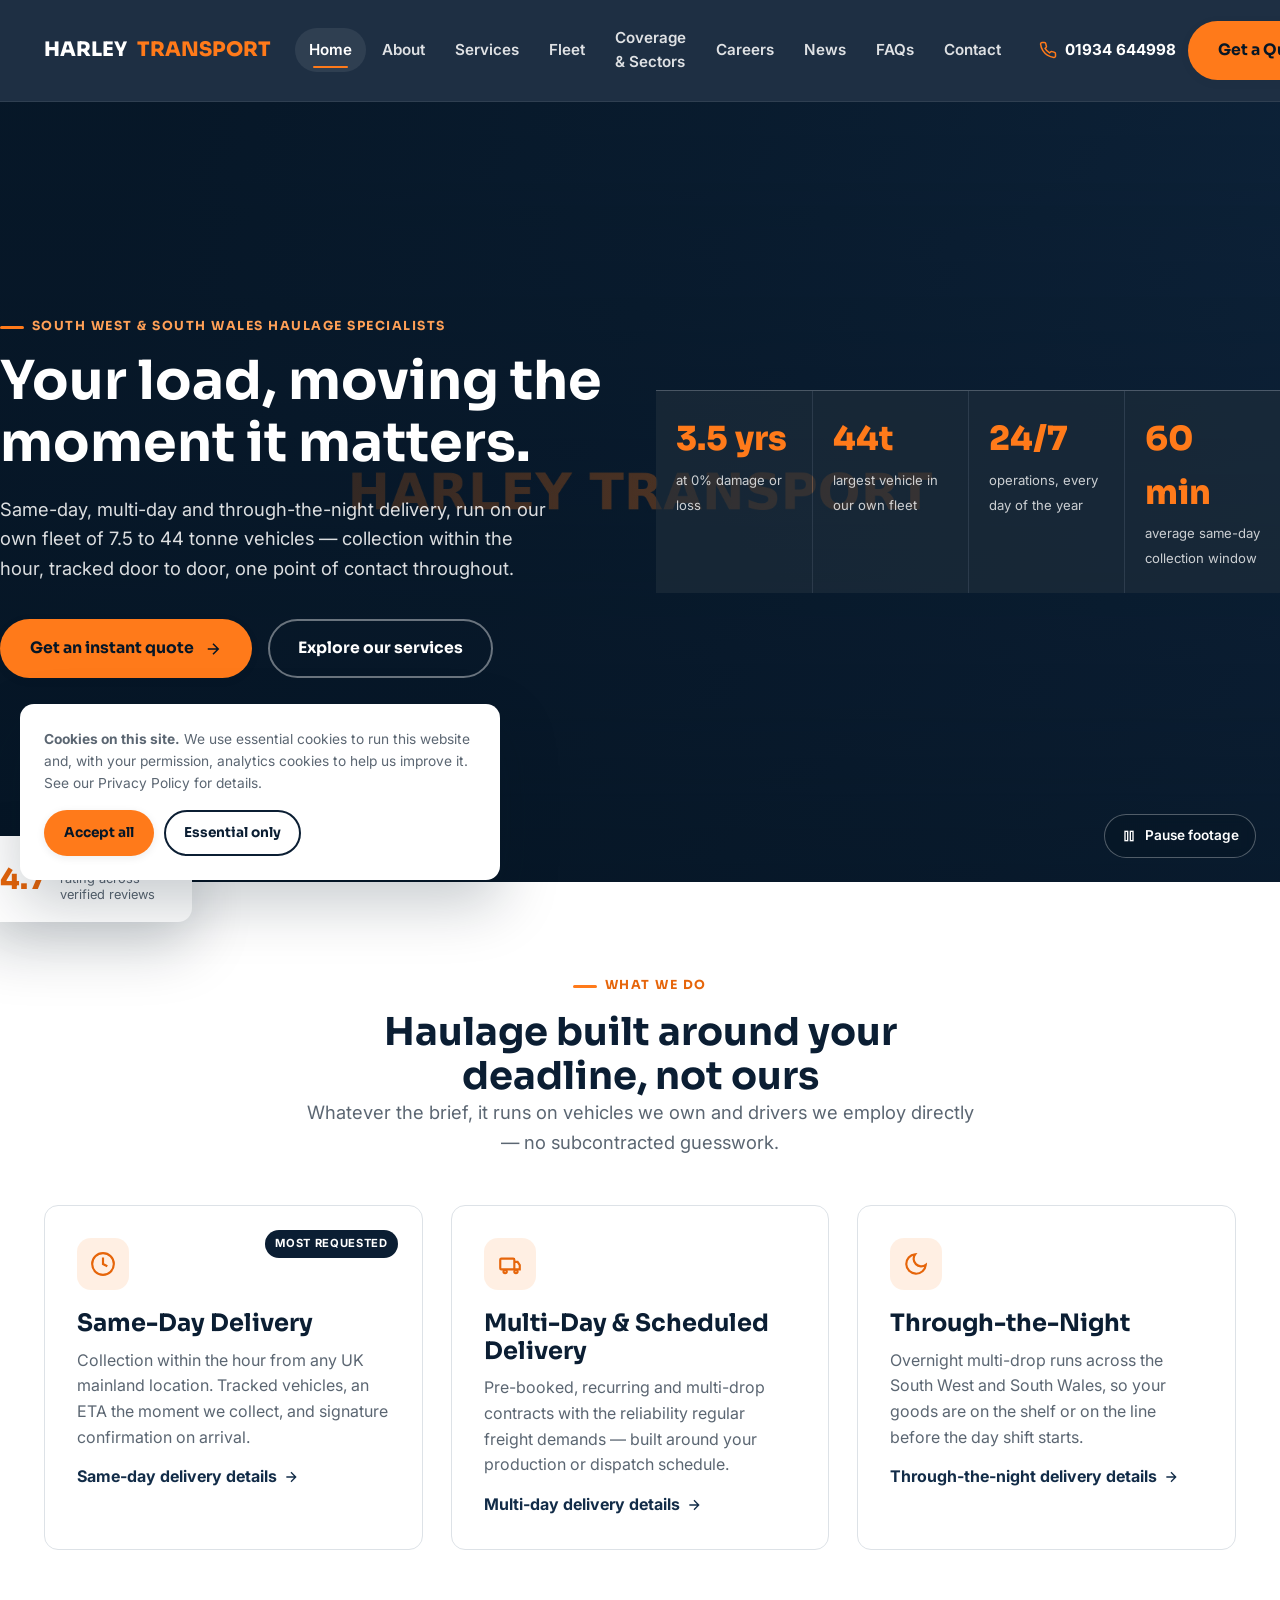
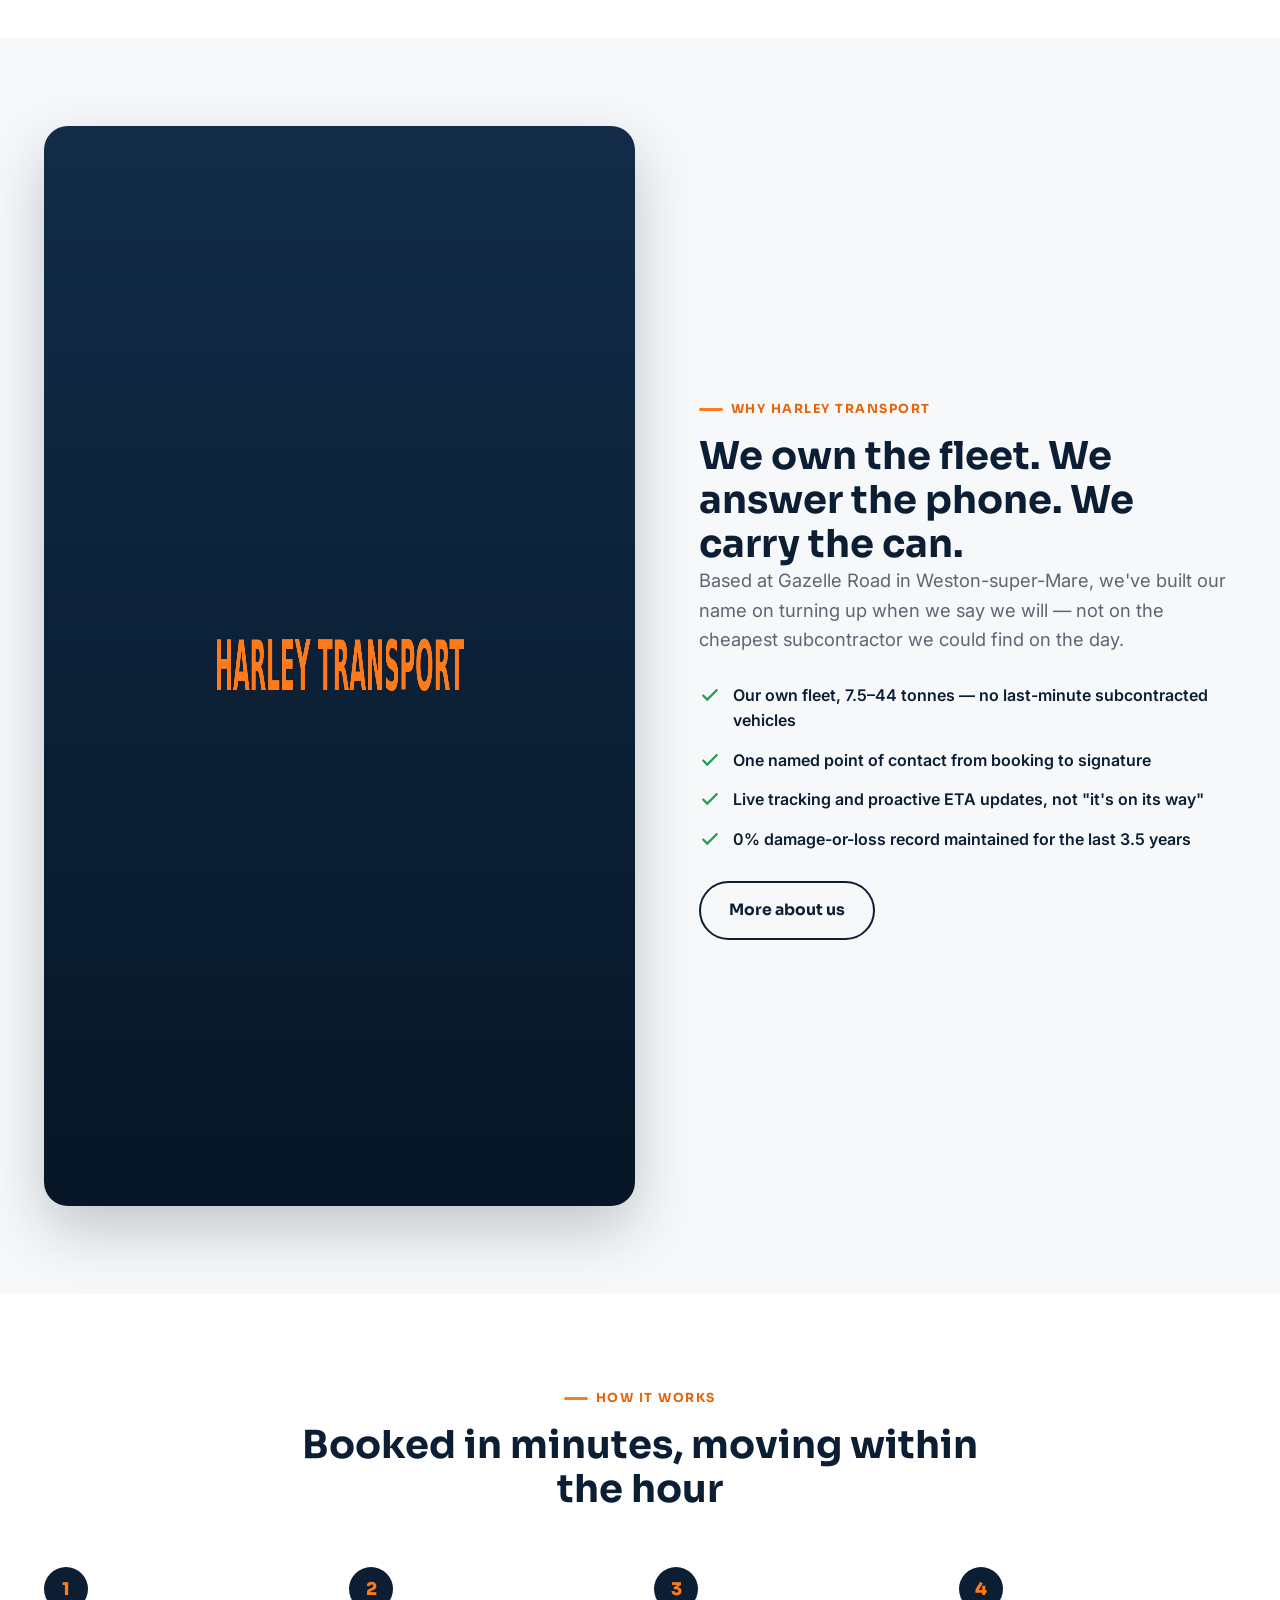
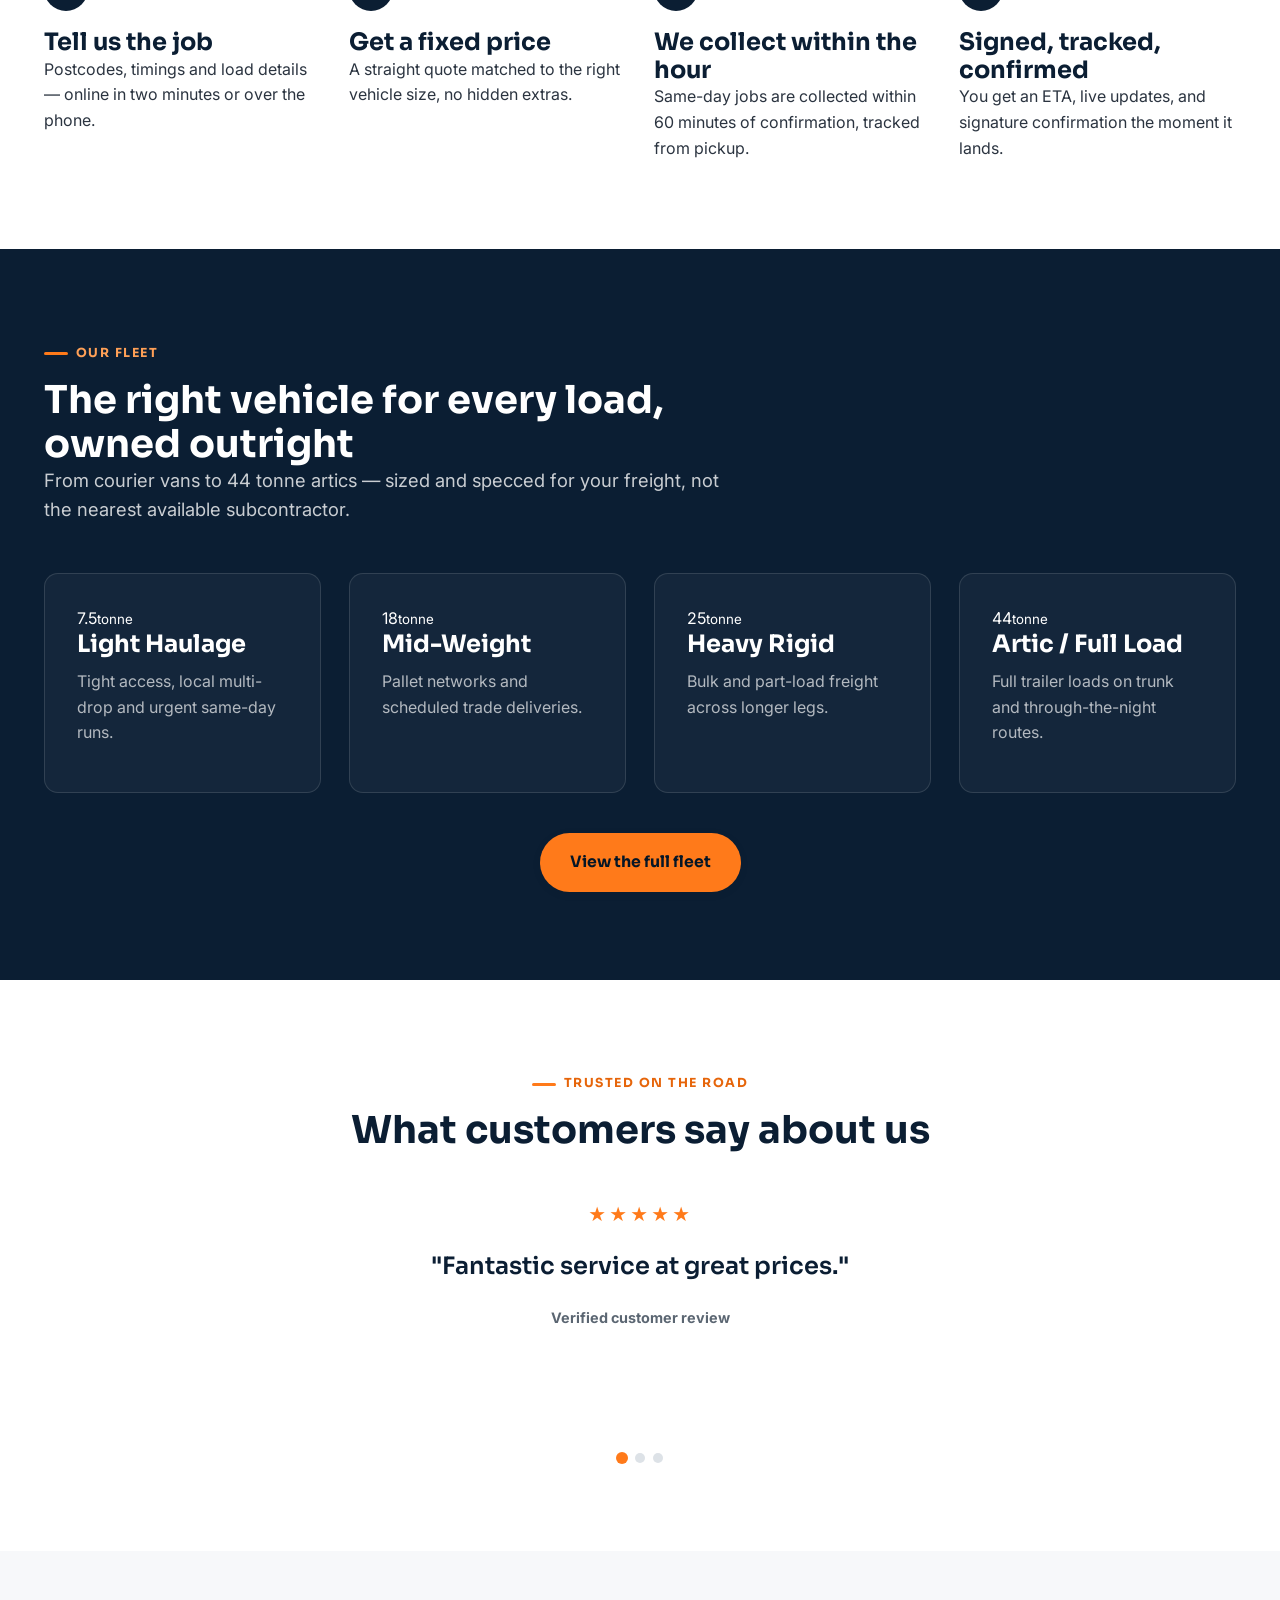
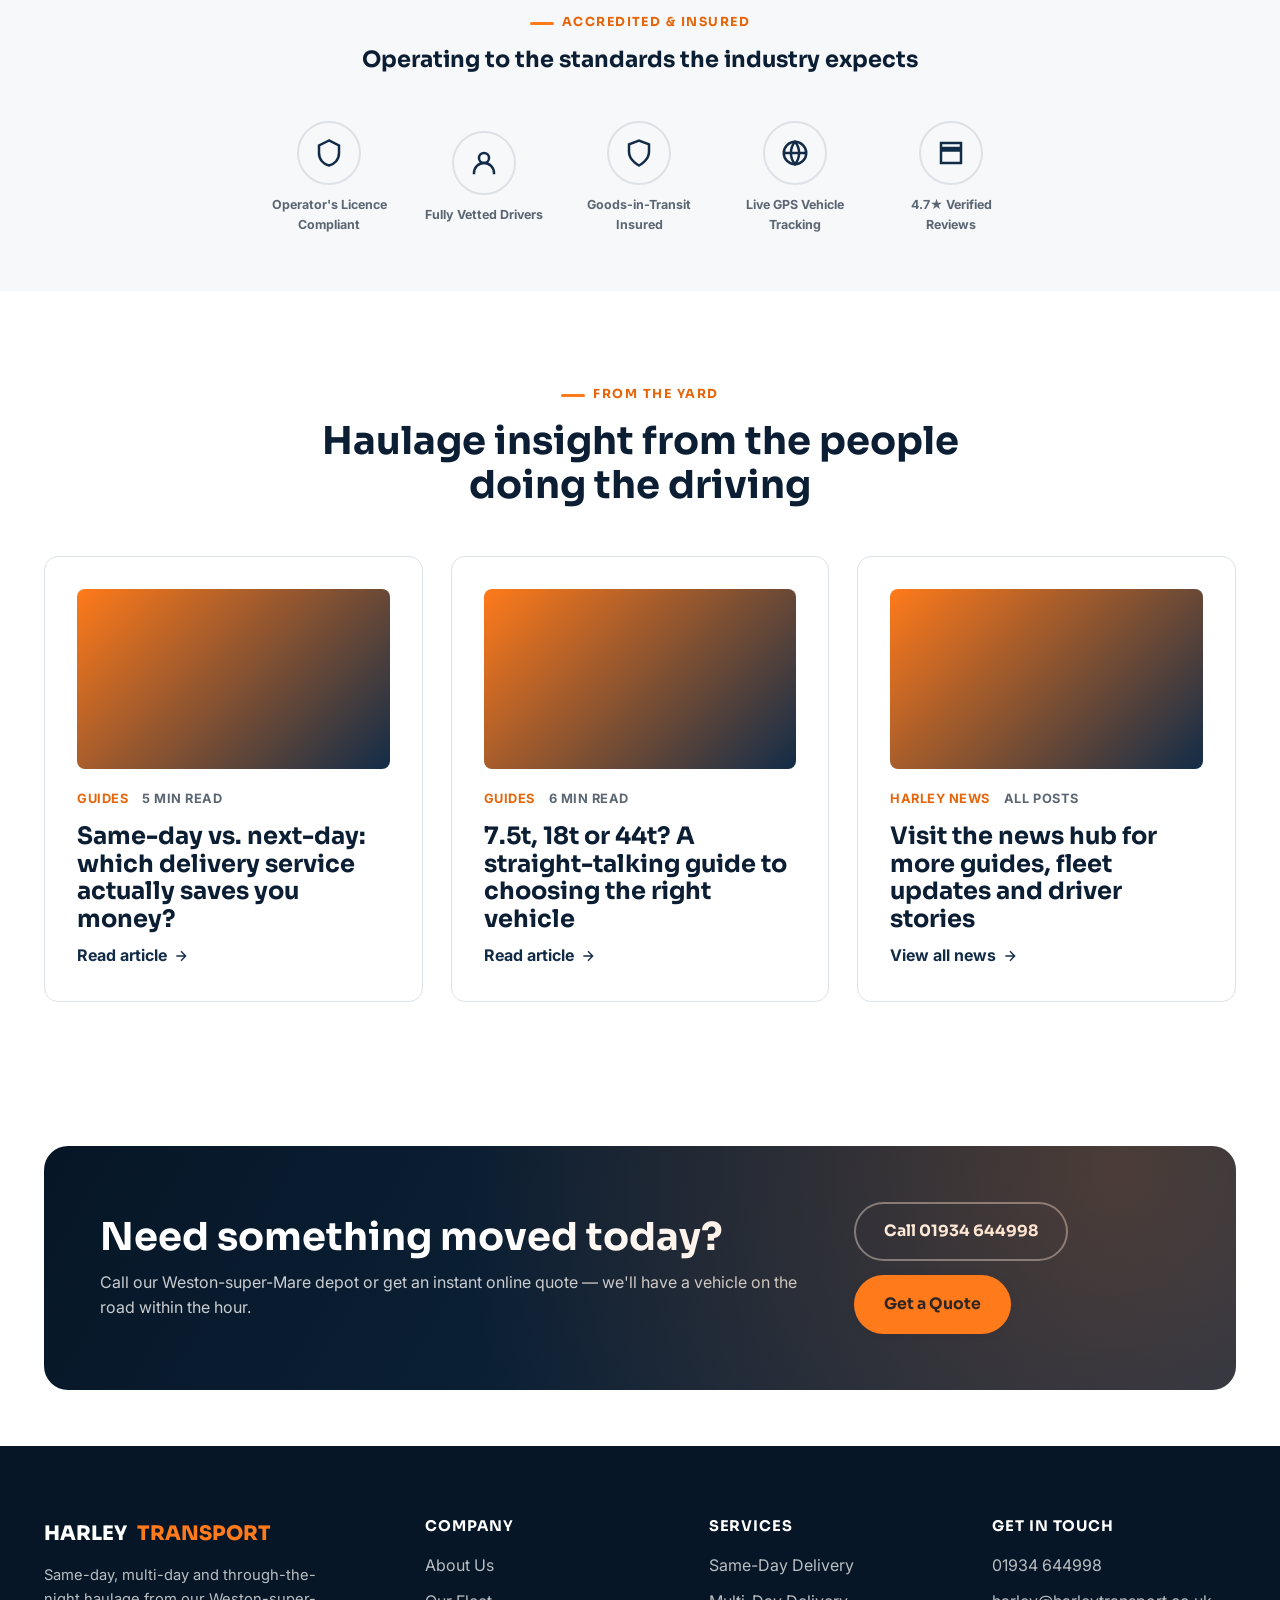
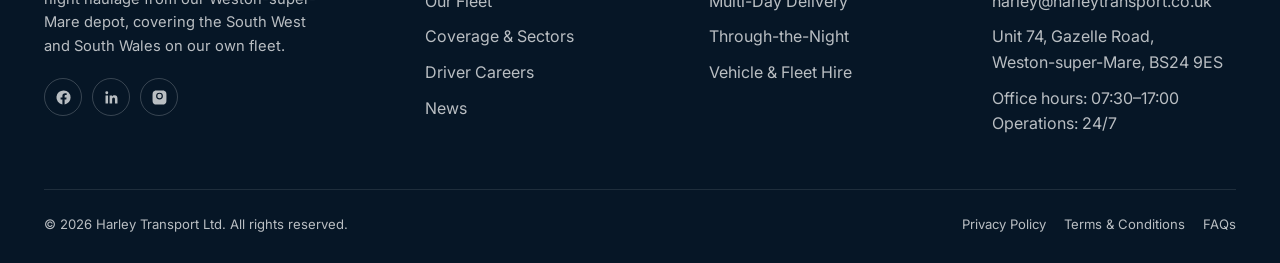
==== index.html @ 4246d9c2 "Switch all internal links/assets to relative paths The site wasn't rendering on GitHub Pages: every " ====
<!DOCTYPE html>
<html lang="en-GB">
<head>
<meta charset="UTF-8">
<meta name="viewport" content="width=device-width, initial-scale=1.0">
<title>Harley Transport | Same-Day, Multi-Day &amp; Through-the-Night Haulage, South West &amp; South Wales</title>
<meta name="description" content="Harley Transport is a Weston-super-Mare based haulage operator offering same-day, multi-day and through-the-night delivery across the South West and South Wales, with our own fleet of 7.5 to 44 tonne vehicles.">
<link rel="canonical" href="https://www.harleytransport.co.uk/">
<meta property="og:type" content="website">
<meta property="og:site_name" content="Harley Transport">
<meta property="og:title" content="Harley Transport | Same-Day &amp; Scheduled Haulage, South West &amp; South Wales">
<meta property="og:description" content="Our own fleet, 7.5 to 44 tonnes. Same-day collection within the hour, tracked vehicles, and a 0% damage-or-loss record over the last 3.5 years.">
<meta property="og:url" content="https://www.harleytransport.co.uk/">
<meta property="og:image" content="https://www.harleytransport.co.uk/assets/images/og-default.png">
<meta name="twitter:card" content="summary_large_image">
<meta name="theme-color" content="#0b1e33">
<link rel="icon" href="assets/images/favicon.ico" sizes="any">
<link rel="apple-touch-icon" href="assets/images/apple-touch-icon.png">
<link rel="manifest" href="site.webmanifest">
<link rel="preconnect" href="https://fonts.googleapis.com">
<link rel="preconnect" href="https://fonts.gstatic.com" crossorigin>
<link href="https://fonts.googleapis.com/css2?family=Inter:wght@400;500;600;700;800&family=Sora:wght@600;700;800&display=swap" rel="stylesheet">
<link rel="stylesheet" href="assets/css/style.css">
<script type="application/ld+json">
{
  "@context": "https://schema.org",
  "@type": "MovingCompany",
  "name": "Harley Transport",
  "image": "https://www.harleytransport.co.uk/assets/images/og-default.png",
  "url": "https://www.harleytransport.co.uk/",
  "telephone": "+441934644998",
  "email": "harley@harleytransport.co.uk",
  "priceRange": "££",
  "address": {
    "@type": "PostalAddress",
    "streetAddress": "Unit 74, Gazelle Road",
    "addressLocality": "Weston-super-Mare",
    "postalCode": "BS24 9ES",
    "addressCountry": "GB"
  },
  "areaServed": ["South West England", "South Wales"],
  "openingHoursSpecification": [
    { "@type": "OpeningHoursSpecification", "dayOfWeek": ["Monday","Tuesday","Wednesday","Thursday","Friday"], "opens": "07:30", "closes": "17:00" }
  ],
  "sameAs": [
    "https://www.facebook.com/",
    "https://www.linkedin.com/"
  ]
}
</script>
<!-- Google Tag Manager — replace GTM-XXXXXXX with the real container ID, then uncomment.
<script>(function(w,d,s,l,i){w[l]=w[l]||[];w[l].push({'gtm.start':
new Date().getTime(),event:'gtm.js'});var f=d.getElementsByTagName(s)[0],
j=d.createElement(s),dl=l!='dataLayer'?'&l='+l:'';j.async=true;j.src=
'https://www.googletagmanager.com/gtm.js?id='+i+dl;f.parentNode.insertBefore(j,f);
})(window,document,'script','dataLayer','GTM-XXXXXXX');</script>
-->
</head>
<body>
<a class="skip-link" href="#main">Skip to main content</a>

<header class="site-header">
  <div class="header-inner">
    <a href="index.html" class="brand">HARLEY <span class="brand-mark">TRANSPORT</span></a>
    <nav class="main-nav" aria-label="Primary">
      <a href="index.html" class="active">Home</a>
      <a href="about.html">About</a>
      <a href="services.html">Services</a>
      <a href="fleet.html">Fleet</a>
      <a href="coverage-sectors.html">Coverage &amp; Sectors</a>
      <a href="careers.html">Careers</a>
      <a href="news.html">News</a>
      <a href="faq.html">FAQs</a>
      <a href="contact.html">Contact</a>
    </nav>
    <div class="header-cta">
      <a class="phone-link" href="tel:+441934644998">
        <svg viewBox="0 0 24 24" fill="none" stroke="currentColor" stroke-width="2"><path d="M22 16.92v3a2 2 0 0 1-2.18 2 19.79 19.79 0 0 1-8.63-3.07 19.5 19.5 0 0 1-6-6 19.79 19.79 0 0 1-3.07-8.67A2 2 0 0 1 4.11 2h3a2 2 0 0 1 2 1.72c.127.96.361 1.903.7 2.81a2 2 0 0 1-.45 2.11L8.09 9.91a16 16 0 0 0 6 6l1.27-1.27a2 2 0 0 1 2.11-.45c.907.339 1.85.573 2.81.7A2 2 0 0 1 22 16.92z"/></svg>
        01934 644998
      </a>
      <a href="quote.html" class="btn btn-primary">Get a Quote</a>
      <button class="nav-toggle" aria-label="Toggle menu" aria-expanded="false">
        <span></span><span></span><span></span>
      </button>
    </div>
  </div>
</header>

<main id="main">

  <!-- HERO -->
  <section class="hero">
    <div class="hero-media">
      <video data-hero-video autoplay muted loop playsinline poster="assets/images/hero-poster.jpg">
        <source src="assets/video/fleet-showreel.mp4" type="video/mp4">
      </video>
    </div>
    <div class="container hero-content">
      <p class="eyebrow">South West &amp; South Wales Haulage Specialists</p>
      <h1>Your load, moving the moment it matters.</h1>
      <p class="lead">Same-day, multi-day and through-the-night delivery, run on our own fleet of 7.5 to 44 tonne vehicles &mdash; collection within the hour, tracked door to door, one point of contact throughout.</p>
      <div class="hero-actions">
        <a href="quote.html" class="btn btn-primary">
          Get an instant quote
          <svg viewBox="0 0 24 24" fill="none" stroke="currentColor" stroke-width="2"><path d="M5 12h14M12 5l7 7-7 7"/></svg>
        </a>
        <a href="services.html" class="btn btn-ghost">Explore our services</a>
      </div>
    </div>
    <button class="hero-video-toggle" data-video-toggle data-play-label="&#9654; Play footage" data-pause-label="&#10073;&#10073; Pause footage">
      <svg viewBox="0 0 24 24" fill="none" stroke="currentColor" stroke-width="2"><rect x="6" y="5" width="4" height="14"/><rect x="14" y="5" width="4" height="14"/></svg>
      Pause footage
    </button>
    <div class="hero-stats">
      <div class="stat"><span class="num" data-count-to="3.5" data-count-suffix=" yrs">0 yrs</span><span class="label">at 0% damage or loss</span></div>
      <div class="stat"><span class="num" data-count-to="44" data-count-suffix="t">0t</span><span class="label">largest vehicle in our own fleet</span></div>
      <div class="stat"><span class="num" data-count-to="24" data-count-suffix="/7">0/7</span><span class="label">operations, every day of the year</span></div>
      <div class="stat"><span class="num" data-count-to="60" data-count-suffix=" min">0 min</span><span class="label">average same-day collection window</span></div>
    </div>
  </section>

  <!-- SERVICES OVERVIEW -->
  <section class="section">
    <div class="container">
      <div class="section-head center">
        <p class="eyebrow">What We Do</p>
        <h2>Haulage built around your deadline, not ours</h2>
        <p class="lead">Whatever the brief, it runs on vehicles we own and drivers we employ directly &mdash; no subcontracted guesswork.</p>
      </div>
      <div class="grid grid-3" data-reveal-group>
        <article class="card service-card" data-reveal style="--i:0">
          <span class="tag">Most requested</span>
          <div class="icon-badge"><svg viewBox="0 0 24 24" fill="none" stroke="currentColor" stroke-width="2"><circle cx="12" cy="12" r="10"/><path d="M12 6v6l4 2"/></svg></div>
          <h3>Same-Day Delivery</h3>
          <p>Collection within the hour from any UK mainland location. Tracked vehicles, an ETA the moment we collect, and signature confirmation on arrival.</p>
          <a class="card-link" href="services.html#same-day">Same-day delivery details <svg viewBox="0 0 24 24" fill="none" stroke="currentColor" stroke-width="2"><path d="M5 12h14M12 5l7 7-7 7"/></svg></a>
        </article>
        <article class="card service-card" data-reveal style="--i:1">
          <div class="icon-badge"><svg viewBox="0 0 24 24" fill="none" stroke="currentColor" stroke-width="2"><rect x="3" y="7" width="13" height="10" rx="1"/><path d="M16 10h3l2 3v4h-5"/><circle cx="7.5" cy="19" r="1.5"/><circle cx="17.5" cy="19" r="1.5"/></svg></div>
          <h3>Multi-Day &amp; Scheduled Delivery</h3>
          <p>Pre-booked, recurring and multi-drop contracts with the reliability regular freight demands &mdash; built around your production or dispatch schedule.</p>
          <a class="card-link" href="services.html#multi-day">Multi-day delivery details <svg viewBox="0 0 24 24" fill="none" stroke="currentColor" stroke-width="2"><path d="M5 12h14M12 5l7 7-7 7"/></svg></a>
        </article>
        <article class="card service-card" data-reveal style="--i:2">
          <div class="icon-badge"><svg viewBox="0 0 24 24" fill="none" stroke="currentColor" stroke-width="2"><path d="M21 12.79A9 9 0 1 1 11.21 3 7 7 0 0 0 21 12.79z"/></svg></div>
          <h3>Through-the-Night</h3>
          <p>Overnight multi-drop runs across the South West and South Wales, so your goods are on the shelf or on the line before the day shift starts.</p>
          <a class="card-link" href="services.html#through-the-night">Through-the-night delivery details <svg viewBox="0 0 24 24" fill="none" stroke="currentColor" stroke-width="2"><path d="M5 12h14M12 5l7 7-7 7"/></svg></a>
        </article>
      </div>
    </div>
  </section>

  <!-- WHY US SPLIT -->
  <section class="section bg-off">
    <div class="container split">
      <div>
        <div class="media-frame">
          <img src="assets/images/hero-poster.jpg" alt="Harley Transport vehicle on the road" loading="lazy" width="1920" height="1080">
        </div>
        <div class="stat-pop">
          <span class="num" data-count-to="4.7">0</span>
          <span class="label">average customer rating across verified reviews</span>
        </div>
      </div>
      <div data-reveal>
        <p class="eyebrow">Why Harley Transport</p>
        <h2>We own the fleet. We answer the phone. We carry the can.</h2>
        <p class="lead">Based at Gazelle Road in Weston-super-Mare, we've built our name on turning up when we say we will &mdash; not on the cheapest subcontractor we could find on the day.</p>
        <ul class="checklist">
          <li><svg viewBox="0 0 24 24" fill="none" stroke="currentColor" stroke-width="2.4"><path d="M20 6 9 17l-5-5"/></svg> Our own fleet, 7.5&ndash;44 tonnes &mdash; no last-minute subcontracted vehicles</li>
          <li><svg viewBox="0 0 24 24" fill="none" stroke="currentColor" stroke-width="2.4"><path d="M20 6 9 17l-5-5"/></svg> One named point of contact from booking to signature</li>
          <li><svg viewBox="0 0 24 24" fill="none" stroke="currentColor" stroke-width="2.4"><path d="M20 6 9 17l-5-5"/></svg> Live tracking and proactive ETA updates, not "it's on its way"</li>
          <li><svg viewBox="0 0 24 24" fill="none" stroke="currentColor" stroke-width="2.4"><path d="M20 6 9 17l-5-5"/></svg> 0% damage-or-loss record maintained for the last 3.5 years</li>
        </ul>
        <a href="about.html" class="btn btn-outline">More about us</a>
      </div>
    </div>
  </section>

  <!-- HOW IT WORKS -->
  <section class="section">
    <div class="container">
      <div class="section-head center">
        <p class="eyebrow">How It Works</p>
        <h2>Booked in minutes, moving within the hour</h2>
      </div>
      <div class="steps" data-reveal-group>
        <div class="step" data-reveal style="--i:0">
          <div class="step-num"></div>
          <h3>Tell us the job</h3>
          <p>Postcodes, timings and load details &mdash; online in two minutes or over the phone.</p>
        </div>
        <div class="step" data-reveal style="--i:1">
          <div class="step-num"></div>
          <h3>Get a fixed price</h3>
          <p>A straight quote matched to the right vehicle size, no hidden extras.</p>
        </div>
        <div class="step" data-reveal style="--i:2">
          <div class="step-num"></div>
          <h3>We collect within the hour</h3>
          <p>Same-day jobs are collected within 60 minutes of confirmation, tracked from pickup.</p>
        </div>
        <div class="step" data-reveal style="--i:3">
          <div class="step-num"></div>
          <h3>Signed, tracked, confirmed</h3>
          <p>You get an ETA, live updates, and signature confirmation the moment it lands.</p>
        </div>
      </div>
    </div>
  </section>

  <!-- FLEET TEASER -->
  <section class="section bg-navy">
    <div class="container">
      <div class="section-head">
        <p class="eyebrow">Our Fleet</p>
        <h2>The right vehicle for every load, owned outright</h2>
        <p class="lead" style="color:rgba(255,255,255,.78)">From courier vans to 44 tonne artics &mdash; sized and specced for your freight, not the nearest available subcontractor.</p>
      </div>
      <div class="grid grid-4" data-reveal-group>
        <div class="card" style="background:rgba(255,255,255,.04); border-color:rgba(255,255,255,.12)" data-reveal style="--i:0">
          <div class="fleet-visual"><span class="tonnage">7.5<small>tonne</small></span></div>
          <h3 style="color:#fff">Light Haulage</h3>
          <p style="color:rgba(255,255,255,.68)">Tight access, local multi-drop and urgent same-day runs.</p>
        </div>
        <div class="card" style="background:rgba(255,255,255,.04); border-color:rgba(255,255,255,.12)" data-reveal style="--i:1">
          <div class="fleet-visual"><span class="tonnage">18<small>tonne</small></span></div>
          <h3 style="color:#fff">Mid-Weight</h3>
          <p style="color:rgba(255,255,255,.68)">Pallet networks and scheduled trade deliveries.</p>
        </div>
        <div class="card" style="background:rgba(255,255,255,.04); border-color:rgba(255,255,255,.12)" data-reveal style="--i:2">
          <div class="fleet-visual"><span class="tonnage">25<small>tonne</small></span></div>
          <h3 style="color:#fff">Heavy Rigid</h3>
          <p style="color:rgba(255,255,255,.68)">Bulk and part-load freight across longer legs.</p>
        </div>
        <div class="card" style="background:rgba(255,255,255,.04); border-color:rgba(255,255,255,.12)" data-reveal style="--i:3">
          <div class="fleet-visual"><span class="tonnage">44<small>tonne</small></span></div>
          <h3 style="color:#fff">Artic / Full Load</h3>
          <p style="color:rgba(255,255,255,.68)">Full trailer loads on trunk and through-the-night routes.</p>
        </div>
      </div>
      <div class="text-center" style="margin-top:40px">
        <a href="fleet.html" class="btn btn-primary">View the full fleet</a>
      </div>
    </div>
  </section>

  <!-- TESTIMONIALS -->
  <section class="section">
    <div class="container">
      <div class="section-head center">
        <p class="eyebrow">Trusted On The Road</p>
        <h2>What customers say about us</h2>
      </div>
      <div class="testimonial-track" data-testimonials>
        <div class="testimonial-slide is-active">
          <p class="stars">★★★★★</p>
          <blockquote>"Fantastic service at great prices."</blockquote>
          <cite>Verified customer review</cite>
        </div>
        <div class="testimonial-slide">
          <p class="stars">★★★★★</p>
          <blockquote>"Our pallets go out same-day whenever we need them to &mdash; Harley have never let a deadline slip."</blockquote>
          <cite>Logistics Manager, Manufacturing client &mdash; sample testimonial, pending client sign-off</cite>
        </div>
        <div class="testimonial-slide">
          <p class="stars">★★★★★</p>
          <blockquote>"One phone call and it's handled. That's worth more to us than being the cheapest quote in the inbox."</blockquote>
          <cite>Operations Lead, Retail client &mdash; sample testimonial, pending client sign-off</cite>
        </div>
      </div>
      <div class="testimonial-dots"></div>
    </div>
  </section>

  <!-- ACCREDITATIONS -->
  <section class="section-sm bg-off">
    <div class="container">
      <div class="section-head center">
        <p class="eyebrow">Accredited &amp; Insured</p>
        <h2 style="font-size:1.4rem">Operating to the standards the industry expects</h2>
      </div>
      <div class="accred-strip">
        <div class="accred-item"><span class="ring"><svg viewBox="0 0 24 24" fill="none" stroke="currentColor" stroke-width="2"><path d="M12 2 4 6v6c0 5.25 3.5 9 8 10 4.5-1 8-4.75 8-10V6l-8-4Z"/></svg></span>Operator's Licence Compliant</div>
        <div class="accred-item"><span class="ring"><svg viewBox="0 0 24 24" fill="none" stroke="currentColor" stroke-width="2"><circle cx="12" cy="8" r="4"/><path d="M4 21v-1a6 6 0 0 1 16 0v1"/></svg></span>Fully Vetted Drivers</div>
        <div class="accred-item"><span class="ring"><svg viewBox="0 0 24 24" fill="none" stroke="currentColor" stroke-width="2"><path d="M12 22s8-4 8-11V5l-8-3-8 3v6c0 7 8 11 8 11Z"/></svg></span>Goods-in-Transit Insured</div>
        <div class="accred-item"><span class="ring"><svg viewBox="0 0 24 24" fill="none" stroke="currentColor" stroke-width="2"><path d="M3 12a9 9 0 1 0 18 0 9 9 0 0 0-18 0Z"/><path d="M3 12h18M12 3a14 14 0 0 1 0 18 14 14 0 0 1 0-18Z"/></svg></span>Live GPS Vehicle Tracking</div>
        <div class="accred-item"><span class="ring"><svg viewBox="0 0 24 24" fill="none" stroke="currentColor" stroke-width="2"><path d="M4 4h16v4H4zM4 10h16v10H4z"/></svg></span>4.7★ Verified Reviews</div>
      </div>
    </div>
  </section>

  <!-- NEWS TEASER -->
  <section class="section">
    <div class="container">
      <div class="section-head center">
        <p class="eyebrow">From The Yard</p>
        <h2>Haulage insight from the people doing the driving</h2>
      </div>
      <div class="grid grid-3" data-reveal-group>
        <a class="card post-card" href="news/same-day-vs-next-day-delivery.html" data-reveal style="--i:0">
          <div class="post-media"></div>
          <p class="post-meta"><span class="cat">Guides</span><span>5 min read</span></p>
          <h3>Same-day vs. next-day: which delivery service actually saves you money?</h3>
          <span class="card-link">Read article <svg viewBox="0 0 24 24" fill="none" stroke="currentColor" stroke-width="2"><path d="M5 12h14M12 5l7 7-7 7"/></svg></span>
        </a>
        <a class="card post-card" href="news/choosing-right-vehicle-size-guide.html" data-reveal style="--i:1">
          <div class="post-media"></div>
          <p class="post-meta"><span class="cat">Guides</span><span>6 min read</span></p>
          <h3>7.5t, 18t or 44t? A straight-talking guide to choosing the right vehicle</h3>
          <span class="card-link">Read article <svg viewBox="0 0 24 24" fill="none" stroke="currentColor" stroke-width="2"><path d="M5 12h14M12 5l7 7-7 7"/></svg></span>
        </a>
        <a class="card post-card" href="news.html" data-reveal style="--i:2">
          <div class="post-media"></div>
          <p class="post-meta"><span class="cat">Harley News</span><span>All posts</span></p>
          <h3>Visit the news hub for more guides, fleet updates and driver stories</h3>
          <span class="card-link">View all news <svg viewBox="0 0 24 24" fill="none" stroke="currentColor" stroke-width="2"><path d="M5 12h14M12 5l7 7-7 7"/></svg></span>
        </a>
      </div>
    </div>
  </section>

  <!-- CTA BAND -->
  <section class="section-sm">
    <div class="container">
      <div class="cta-band" data-reveal>
        <div>
          <h2>Need something moved today?</h2>
          <p>Call our Weston-super-Mare depot or get an instant online quote &mdash; we'll have a vehicle on the road within the hour.</p>
        </div>
        <div class="cta-actions">
          <a href="tel:+441934644998" class="btn btn-ghost">Call 01934 644998</a>
          <a href="quote.html" class="btn btn-primary">Get a Quote</a>
        </div>
      </div>
    </div>
  </section>

</main>

<!-- FOOTER -->
<footer class="site-footer">
  <div class="container">
    <div class="footer-grid">
      <div class="footer-brand">
        <a href="index.html" class="brand">HARLEY <span class="brand-mark">TRANSPORT</span></a>
        <p>Same-day, multi-day and through-the-night haulage from our Weston-super-Mare depot, covering the South West and South Wales on our own fleet.</p>
        <div class="social-row">
          <a href="https://www.facebook.com/" aria-label="Harley Transport on Facebook" target="_blank" rel="noopener"><svg viewBox="0 0 24 24" fill="currentColor"><path d="M22 12a10 10 0 1 0-11.56 9.88v-7H7.9V12h2.54V9.8c0-2.5 1.49-3.89 3.78-3.89 1.1 0 2.24.2 2.24.2v2.46h-1.26c-1.24 0-1.63.77-1.63 1.56V12h2.78l-.44 2.88h-2.34v7A10 10 0 0 0 22 12Z"/></svg></a>
          <a href="https://www.linkedin.com/" aria-label="Harley Transport on LinkedIn" target="_blank" rel="noopener"><svg viewBox="0 0 24 24" fill="currentColor"><path d="M20.45 20.45h-3.56v-5.57c0-1.33-.02-3.04-1.85-3.04-1.86 0-2.14 1.45-2.14 2.94v5.67H9.34V9h3.41v1.56h.05c.48-.9 1.64-1.85 3.37-1.85 3.6 0 4.27 2.37 4.27 5.45v6.29ZM5.34 7.43a2.07 2.07 0 1 1 0-4.14 2.07 2.07 0 0 1 0 4.14ZM7.12 20.45H3.56V9h3.56v11.45Z"/></svg></a>
          <a href="https://www.instagram.com/" aria-label="Harley Transport on Instagram" target="_blank" rel="noopener"><svg viewBox="0 0 24 24" fill="currentColor"><path d="M12 2.2c3.2 0 3.58.01 4.85.07 1.17.05 1.8.24 2.22.4.56.22.96.48 1.38.9.42.42.68.82.9 1.38.16.42.35 1.05.4 2.22.06 1.27.07 1.65.07 4.85s-.01 3.58-.07 4.85c-.05 1.17-.24 1.8-.4 2.22-.22.56-.48.96-.9 1.38-.42.42-.82.68-1.38.9-.42.16-1.05.35-2.22.4-1.27.06-1.65.07-4.85.07s-3.58-.01-4.85-.07c-1.17-.05-1.8-.24-2.22-.4a3.75 3.75 0 0 1-1.38-.9 3.75 3.75 0 0 1-.9-1.38c-.16-.42-.35-1.05-.4-2.22-.06-1.27-.07-1.65-.07-4.85s.01-3.58.07-4.85c.05-1.17.24-1.8.4-2.22.22-.56.48-.96.9-1.38.42-.42.82-.68 1.38-.9.42-.16 1.05-.35 2.22-.4C8.42 2.21 8.8 2.2 12 2.2Zm0 3a4.8 4.8 0 1 0 0 9.6 4.8 4.8 0 0 0 0-9.6Zm0 7.92a3.12 3.12 0 1 1 0-6.24 3.12 3.12 0 0 1 0 6.24Zm5.4-8.1a1.12 1.12 0 1 1-2.25 0 1.12 1.12 0 0 1 2.25 0Z"/></svg></a>
        </div>
      </div>
      <div>
        <h2>Company</h2>
        <ul>
          <li><a href="about.html">About Us</a></li>
          <li><a href="fleet.html">Our Fleet</a></li>
          <li><a href="coverage-sectors.html">Coverage &amp; Sectors</a></li>
          <li><a href="careers.html">Driver Careers</a></li>
          <li><a href="news.html">News</a></li>
        </ul>
      </div>
      <div>
        <h2>Services</h2>
        <ul>
          <li><a href="services.html#same-day">Same-Day Delivery</a></li>
          <li><a href="services.html#multi-day">Multi-Day Delivery</a></li>
          <li><a href="services.html#through-the-night">Through-the-Night</a></li>
          <li><a href="services.html#fleet-hire">Vehicle &amp; Fleet Hire</a></li>
        </ul>
      </div>
      <div>
        <h2>Get In Touch</h2>
        <ul>
          <li><a href="tel:+441934644998">01934 644998</a></li>
          <li><a href="mailto:harley@harleytransport.co.uk">harley@harleytransport.co.uk</a></li>
          <li>Unit 74, Gazelle Road,<br>Weston-super-Mare, BS24 9ES</li>
          <li>Office hours: 07:30&ndash;17:00<br>Operations: 24/7</li>
        </ul>
      </div>
    </div>
    <div class="footer-bottom">
      <p>&copy; <span data-current-year>2026</span> Harley Transport Ltd. All rights reserved.</p>
      <ul>
        <li><a href="privacy-policy.html">Privacy Policy</a></li>
        <li><a href="terms-conditions.html">Terms &amp; Conditions</a></li>
        <li><a href="faq.html">FAQs</a></li>
      </ul>
    </div>
  </div>
</footer>

<div class="sticky-mobile-cta">
  <a class="call" href="tel:+441934644998"><svg viewBox="0 0 24 24" fill="none" stroke="currentColor" stroke-width="2"><path d="M22 16.92v3a2 2 0 0 1-2.18 2 19.79 19.79 0 0 1-8.63-3.07 19.5 19.5 0 0 1-6-6 19.79 19.79 0 0 1-3.07-8.67A2 2 0 0 1 4.11 2h3a2 2 0 0 1 2 1.72c.127.96.361 1.903.7 2.81a2 2 0 0 1-.45 2.11L8.09 9.91a16 16 0 0 0 6 6l1.27-1.27a2 2 0 0 1 2.11-.45c.907.339 1.85.573 2.81.7A2 2 0 0 1 22 16.92z"/></svg> Call Now</a>
  <a class="quote" href="quote.html"><svg viewBox="0 0 24 24" fill="none" stroke="currentColor" stroke-width="2"><path d="M5 12h14M12 5l7 7-7 7"/></svg> Get a Quote</a>
</div>

<button class="back-to-top" aria-label="Back to top">
  <svg viewBox="0 0 24 24" fill="none" stroke="currentColor" stroke-width="2.2"><path d="M12 19V5M5 12l7-7 7 7"/></svg>
</button>

<div class="cookie-banner" data-cookie-banner role="dialog" aria-label="Cookie notice">
  <p><strong>Cookies on this site.</strong> We use essential cookies to run this website and, with your permission, analytics cookies to help us improve it. See our <a href="privacy-policy.html">Privacy Policy</a> for details.</p>
  <div class="cookie-actions">
    <button class="btn btn-primary" data-cookie-choice="accepted">Accept all</button>
    <button class="btn btn-outline" data-cookie-choice="essential">Essential only</button>
  </div>
</div>

<script src="assets/js/main.js"></script>
</body>
</html>
---- assets/css/style.css ----
/* ==========================================================================
   Harley Transport — Design System
   ========================================================================== */

:root {
  /* Brand colours */
  --navy-950: #061626;
  --navy-900: #0b1e33;
  --navy-800: #122c48;
  --navy-700: #1b3f63;
  --navy-600: #2b587f;
  --amber-500: #ff7a1a;
  --amber-600: #e6650a;
  --amber-400: #ffa057;
  --white: #ffffff;
  --off-white: #f7f8fa;
  --grey-100: #eef1f4;
  --grey-200: #dde2e7;
  --grey-400: #9aa5b1;
  --grey-600: #5b6672;
  --grey-800: #2b3440;
  --success: #1f9d55;

  /* Typography */
  --font-head: "Sora", "Segoe UI", Arial, sans-serif;
  --font-body: "Inter", "Segoe UI", Arial, sans-serif;

  /* Layout */
  --max-width: 1240px;
  --radius-sm: 8px;
  --radius-md: 14px;
  --radius-lg: 24px;
  --shadow-sm: 0 2px 8px rgba(6, 22, 38, 0.08);
  --shadow-md: 0 12px 32px rgba(6, 22, 38, 0.14);
  --shadow-lg: 0 24px 60px rgba(6, 22, 38, 0.22);
  --ease: cubic-bezier(0.22, 1, 0.36, 1);
}

/* ---- Reset ---- */
*, *::before, *::after { box-sizing: border-box; }
html { scroll-behavior: smooth; }
body, h1, h2, h3, h4, p, ul, ol, figure, blockquote { margin: 0; }
ul, ol { padding: 0; list-style: none; }
img, video { max-width: 100%; display: block; }
a { color: inherit; text-decoration: none; }
button { font: inherit; cursor: pointer; }
input, textarea, select { font: inherit; }

body {
  font-family: var(--font-body);
  color: var(--grey-800);
  background: var(--white);
  line-height: 1.6;
  -webkit-font-smoothing: antialiased;
}

h1, h2, h3, h4 {
  font-family: var(--font-head);
  color: var(--navy-900);
  line-height: 1.15;
  font-weight: 700;
}
h1 { font-size: clamp(2.2rem, 4.2vw, 3.6rem); }
h2 { font-size: clamp(1.8rem, 3vw, 2.6rem); }
h3 { font-size: clamp(1.25rem, 2vw, 1.5rem); }
p.lead { font-size: 1.15rem; color: var(--grey-600); }

.container {
  max-width: var(--max-width);
  margin: 0 auto;
  padding: 0 24px;
}

/* Skip link for accessibility */
.skip-link {
  position: absolute;
  left: -999px;
  top: 0;
  background: var(--amber-500);
  color: var(--navy-950);
  padding: 10px 16px;
  z-index: 1000;
  font-weight: 700;
  border-radius: 0 0 8px 0;
}
.skip-link:focus { left: 0; }

:focus-visible {
  outline: 3px solid var(--amber-500);
  outline-offset: 2px;
}

/* ---- Utility ---- */
.section { padding: 88px 0; }
.section-sm { padding: 56px 0; }
.section-tight { padding: 40px 0; }
.bg-navy { background: var(--navy-900); color: var(--white); }
.bg-navy h2, .bg-navy h3 { color: var(--white); }
.bg-off { background: var(--off-white); }
.text-center { text-align: center; }
.visually-hidden {
  position: absolute !important;
  width: 1px; height: 1px;
  overflow: hidden; clip: rect(0 0 0 0);
  white-space: nowrap;
}

.eyebrow {
  display: inline-flex;
  align-items: center;
  gap: 8px;
  font-family: var(--font-head);
  font-weight: 700;
  text-transform: uppercase;
  letter-spacing: 0.12em;
  font-size: 0.78rem;
  color: var(--amber-600);
  margin-bottom: 14px;
}
.eyebrow::before {
  content: "";
  width: 24px; height: 3px;
  background: var(--amber-500);
  border-radius: 2px;
}
.bg-navy .eyebrow { color: var(--amber-400); }

.section-head { max-width: 680px; margin-bottom: 48px; }
.section-head.center { margin-inline: auto; text-align: center; }

/* ---- Buttons ---- */
.btn {
  display: inline-flex;
  align-items: center;
  gap: 10px;
  font-family: var(--font-head);
  font-weight: 700;
  font-size: 0.98rem;
  padding: 15px 28px;
  border-radius: 999px;
  border: 2px solid transparent;
  transition: transform 0.25s var(--ease), box-shadow 0.25s var(--ease), background 0.25s var(--ease), color 0.25s var(--ease);
  white-space: nowrap;
}
.btn:hover { transform: translateY(-2px); }
.btn-primary { background: var(--amber-500); color: var(--navy-950); box-shadow: var(--shadow-sm); }
.btn-primary:hover { background: var(--amber-600); box-shadow: var(--shadow-md); }
.btn-ghost { background: transparent; border-color: rgba(255,255,255,0.4); color: var(--white); }
.btn-ghost:hover { background: rgba(255,255,255,0.12); border-color: var(--white); }
.btn-outline { background: transparent; border-color: var(--navy-900); color: var(--navy-900); }
.btn-outline:hover { background: var(--navy-900); color: var(--white); }
.btn-block { width: 100%; justify-content: center; }
.btn svg { width: 18px; height: 18px; flex-shrink: 0; }

/* ==========================================================================
   Header
   ========================================================================== */
.site-header {
  position: sticky;
  top: 0;
  z-index: 500;
  background: rgba(11, 30, 51, 0.92);
  backdrop-filter: blur(10px);
  border-bottom: 1px solid rgba(255,255,255,0.08);
  transition: padding 0.3s var(--ease);
}
.header-inner {
  display: flex;
  align-items: center;
  justify-content: space-between;
  padding: 16px 24px;
  max-width: var(--max-width);
  margin: 0 auto;
  gap: 24px;
}
.site-header.is-scrolled .header-inner { padding: 10px 24px; }

.brand {
  display: flex;
  align-items: center;
  gap: 10px;
  font-family: var(--font-head);
  font-weight: 800;
  font-size: 1.25rem;
  color: var(--white);
  flex-shrink: 0;
}
.brand .brand-mark { color: var(--amber-500); }
.brand img { height: 38px; width: auto; }

.main-nav { display: flex; align-items: center; gap: 2px; }
.main-nav a {
  color: rgba(255,255,255,0.86);
  font-weight: 600;
  font-size: 0.95rem;
  padding: 10px 14px;
  border-radius: 999px;
  position: relative;
  transition: color 0.2s, background 0.2s;
}
.main-nav a:hover, .main-nav a.active { color: var(--white); background: rgba(255,255,255,0.08); }
.main-nav a.active::after {
  content: "";
  position: absolute;
  bottom: 4px; left: 18px; right: 18px;
  height: 2px; background: var(--amber-500); border-radius: 2px;
}

.header-cta { display: flex; align-items: center; gap: 12px; flex-shrink: 0; }
.header-cta .phone-link {
  display: none;
  align-items: center;
  gap: 8px;
  color: var(--white);
  font-weight: 700;
  font-size: 0.95rem;
}
.header-cta .phone-link svg { width: 18px; height: 18px; color: var(--amber-500); }

.nav-toggle {
  display: none;
  background: none; border: none; color: var(--white);
  width: 40px; height: 40px;
  flex-direction: column; justify-content: center; gap: 5px;
}
.nav-toggle span { display: block; width: 24px; height: 2px; background: currentColor; margin: 0 auto; transition: transform 0.25s, opacity 0.25s; }

@media (max-width: 960px) {
  .main-nav {
    position: fixed; inset: 72px 0 0 0;
    background: var(--navy-900);
    flex-direction: column; align-items: stretch;
    padding: 18px 24px; gap: 4px;
    transform: translateY(-12px);
    opacity: 0; visibility: hidden;
    transition: opacity 0.25s var(--ease), transform 0.25s var(--ease), visibility 0.25s;
    overflow-y: auto;
  }
  .main-nav.is-open { opacity: 1; visibility: visible; transform: translateY(0); }
  .main-nav a { padding: 14px 10px; border-bottom: 1px solid rgba(255,255,255,0.08); border-radius: 0; }
  .nav-toggle { display: flex; }
  .header-cta .btn-primary { padding: 10px 16px; font-size: 0.88rem; }
}
@media (min-width: 1100px) {
  .header-cta .phone-link { display: flex; }
}

/* ==========================================================================
   Hero
   ========================================================================== */
.hero {
  position: relative;
  min-height: min(92vh, 780px);
  display: flex;
  align-items: center;
  overflow: hidden;
  background: var(--navy-950);
  color: var(--white);
}
.hero-media { position: absolute; inset: 0; z-index: 0; }
.hero-media video, .hero-media img {
  width: 100%; height: 100%; object-fit: cover;
}
.hero-media::after {
  content: "";
  position: absolute; inset: 0;
  background: linear-gradient(115deg, rgba(6,22,38,0.94) 10%, rgba(6,22,38,0.75) 45%, rgba(11,30,51,0.55) 100%);
}
.hero-content { position: relative; z-index: 2; padding: 160px 0 110px; max-width: 720px; }
.hero-content .eyebrow { color: var(--amber-400); }
.hero-content h1 { color: var(--white); margin-bottom: 20px; }
.hero-content p.lead { color: rgba(255,255,255,0.86); margin-bottom: 36px; max-width: 560px; }
.hero-actions { display: flex; gap: 16px; flex-wrap: wrap; margin-bottom: 44px; }

.hero-video-toggle {
  position: absolute; z-index: 2; right: 24px; bottom: 24px;
  display: flex; align-items: center; gap: 8px;
  background: rgba(6,22,38,0.55);
  border: 1px solid rgba(255,255,255,0.3);
  color: var(--white);
  padding: 10px 16px;
  border-radius: 999px;
  font-size: 0.85rem; font-weight: 600;
  backdrop-filter: blur(6px);
}
.hero-video-toggle svg { width: 16px; height: 16px; }

.hero-stats {
  position: relative; z-index: 2;
  display: grid;
  grid-template-columns: repeat(4, 1fr);
  gap: 1px;
  background: rgba(255,255,255,0.14);
  border-top: 1px solid rgba(255,255,255,0.14);
}
.hero-stats .stat {
  background: rgba(6, 22, 38, 0.55);
  padding: 22px 20px;
  text-align: left;
}
.hero-stats .stat .num {
  font-family: var(--font-head);
  font-size: clamp(1.6rem, 2.6vw, 2.2rem);
  font-weight: 800;
  color: var(--amber-500);
  display: block;
}
.hero-stats .stat .label { font-size: 0.82rem; color: rgba(255,255,255,0.78); }

@media (max-width: 760px) {
  .hero-content { padding: 130px 0 70px; }
  .hero-stats { position: static; grid-template-columns: repeat(2, 1fr); }
  .hero-video-toggle { bottom: 12px; right: 12px; font-size: 0.75rem; padding: 8px 12px; }
}

/* Page header (non-home) */
.page-header {
  background: var(--navy-900);
  color: var(--white);
  padding: 150px 0 72px;
  position: relative;
  overflow: hidden;
}
.page-header::before {
  content: "";
  position: absolute; inset: 0;
  background-image: radial-gradient(circle at 85% 20%, rgba(255,122,26,0.18), transparent 55%);
}
.page-header .eyebrow { color: var(--amber-400); }
.page-header h1 { color: var(--white); margin-bottom: 14px; max-width: 760px; }
.page-header p.lead { color: rgba(255,255,255,0.82); max-width: 640px; }
.breadcrumbs { display: flex; gap: 8px; font-size: 0.85rem; color: rgba(255,255,255,0.6); margin-bottom: 18px; flex-wrap: wrap; }
.breadcrumbs a { color: rgba(255,255,255,0.78); }
.breadcrumbs a:hover { color: var(--amber-400); }
.breadcrumbs span[aria-hidden] { color: rgba(255,255,255,0.4); }

/* ==========================================================================
   Cards & grids
   ========================================================================== */
.grid { display: grid; gap: 28px; }
.grid-2 { grid-template-columns: repeat(2, 1fr); }
.grid-3 { grid-template-columns: repeat(3, 1fr); }
.grid-4 { grid-template-columns: repeat(4, 1fr); }
@media (max-width: 960px) { .grid-3, .grid-4 { grid-template-columns: repeat(2, 1fr); } }
@media (max-width: 640px) { .grid-2, .grid-3, .grid-4 { grid-template-columns: 1fr; } }

.card {
  background: var(--white);
  border: 1px solid var(--grey-200);
  border-radius: var(--radius-md);
  padding: 32px;
  transition: transform 0.3s var(--ease), box-shadow 0.3s var(--ease), border-color 0.3s var(--ease);
}
.card:hover { transform: translateY(-6px); box-shadow: var(--shadow-md); border-color: transparent; }
.card .icon-badge {
  width: 52px; height: 52px;
  border-radius: 14px;
  background: rgba(255,122,26,0.12);
  color: var(--amber-600);
  display: flex; align-items: center; justify-content: center;
  margin-bottom: 20px;
}
.card .icon-badge svg { width: 26px; height: 26px; }
.card h3 { margin-bottom: 10px; }
.card p { color: var(--grey-600); margin-bottom: 14px; }
.card .card-link { font-weight: 700; color: var(--navy-800); display: inline-flex; align-items: center; gap: 6px; }
.card .card-link svg { width: 16px; height: 16px; transition: transform 0.25s var(--ease); }
.card:hover .card-link svg { transform: translateX(4px); }

.service-card { position: relative; overflow: hidden; }
.service-card .tag {
  position: absolute; top: 24px; right: 24px;
  background: var(--navy-900); color: var(--white);
  font-size: 0.7rem; font-weight: 700; text-transform: uppercase; letter-spacing: 0.06em;
  padding: 5px 10px; border-radius: 999px;
}

/* Fleet cards */
.fleet-card { display: flex; flex-direction: column; }
.fleet-card .fleet-visual {
  height: 160px; border-radius: var(--radius-sm);
  background: linear-gradient(135deg, var(--navy-800), var(--navy-600));
  display: flex; align-items: center; justify-content: center;
  margin-bottom: 20px; color: rgba(255,255,255,0.9);
  position: relative; overflow: hidden;
}
.fleet-card .fleet-visual .tonnage { font-family: var(--font-head); font-size: 2.4rem; font-weight: 800; }
.fleet-card .fleet-visual .tonnage small { font-size: 1rem; display: block; font-weight: 600; opacity: 0.8; }
.fleet-card .fleet-visual::after {
  content: "";
  position: absolute; inset: 0;
  background: repeating-linear-gradient(-45deg, rgba(255,255,255,0.06) 0 10px, transparent 10px 20px);
}
.fleet-specs { display: flex; flex-wrap: wrap; gap: 8px; margin: 14px 0; }
.fleet-specs span {
  font-size: 0.78rem; font-weight: 700; color: var(--navy-800);
  background: var(--off-white); border: 1px solid var(--grey-200);
  padding: 5px 10px; border-radius: 999px;
}

/* ---- Steps / process ---- */
.steps { display: grid; grid-template-columns: repeat(4, 1fr); gap: 28px; counter-reset: step; }
.step { position: relative; padding-top: 8px; }
.step .step-num {
  counter-increment: step;
  font-family: var(--font-head); font-weight: 800; font-size: 1.1rem;
  width: 44px; height: 44px; border-radius: 50%;
  background: var(--navy-900); color: var(--amber-500);
  display: flex; align-items: center; justify-content: center;
  margin-bottom: 18px;
}
.step .step-num::before { content: counter(step); }
@media (max-width: 900px) { .steps { grid-template-columns: repeat(2, 1fr); } }
@media (max-width: 560px) { .steps { grid-template-columns: 1fr; } }

/* ---- Split section ---- */
.split {
  display: grid;
  grid-template-columns: 1.1fr 1fr;
  gap: 64px;
  align-items: center;
}
@media (max-width: 900px) { .split { grid-template-columns: 1fr; gap: 36px; } }
.split.reverse { direction: rtl; }
.split.reverse > * { direction: ltr; }

.media-frame {
  border-radius: var(--radius-lg);
  overflow: hidden;
  box-shadow: var(--shadow-lg);
  position: relative;
}
.media-frame img, .media-frame video { width: 100%; }

.stat-pop {
  position: absolute; bottom: -22px; left: -22px;
  background: var(--white);
  border-radius: var(--radius-md);
  box-shadow: var(--shadow-lg);
  padding: 18px 22px;
  display: flex; align-items: center; gap: 14px;
}
.stat-pop .num { font-family: var(--font-head); font-size: 1.8rem; font-weight: 800; color: var(--amber-600); }
.stat-pop .label { font-size: 0.8rem; color: var(--grey-600); max-width: 110px; line-height: 1.3; }

/* ---- Checklist ---- */
.checklist { display: grid; gap: 14px; margin: 28px 0; }
.checklist li { display: flex; align-items: flex-start; gap: 12px; font-weight: 600; color: var(--navy-900); }
.checklist li svg { width: 22px; height: 22px; color: var(--success); flex-shrink: 0; margin-top: 1px; }

/* ==========================================================================
   Testimonials
   ========================================================================== */
.testimonial-track { position: relative; max-width: 760px; margin: 0 auto; min-height: 220px; }
.testimonial-slide {
  position: absolute; inset: 0;
  opacity: 0; visibility: hidden;
  transition: opacity 0.5s var(--ease);
  text-align: center;
}
.testimonial-slide.is-active { opacity: 1; visibility: visible; position: relative; }
.testimonial-slide .stars { color: var(--amber-500); font-size: 1.1rem; margin-bottom: 18px; letter-spacing: 3px; }
.testimonial-slide blockquote { font-family: var(--font-head); font-size: clamp(1.15rem, 2vw, 1.5rem); font-weight: 600; color: var(--navy-900); margin-bottom: 20px; }
.testimonial-slide cite { font-style: normal; font-weight: 700; color: var(--grey-600); font-size: 0.9rem; }
.testimonial-dots { display: flex; justify-content: center; gap: 8px; margin-top: 32px; }
.testimonial-dots button {
  width: 10px; height: 10px; border-radius: 50%;
  background: var(--grey-200); border: none; padding: 0;
  transition: background 0.2s, transform 0.2s;
}
.testimonial-dots button.is-active { background: var(--amber-500); transform: scale(1.2); }

/* ---- Logo strip ---- */
.accred-strip { display: flex; flex-wrap: wrap; justify-content: center; gap: 36px; align-items: center; }
.accred-strip .accred-item { display: flex; flex-direction: column; align-items: center; gap: 10px; color: var(--grey-600); font-size: 0.78rem; font-weight: 700; text-align: center; max-width: 120px; }
.accred-strip .accred-item .ring {
  width: 64px; height: 64px; border-radius: 50%;
  border: 2px solid var(--grey-200);
  display: flex; align-items: center; justify-content: center;
  color: var(--navy-800);
}
.accred-strip .accred-item .ring svg { width: 30px; height: 30px; }

/* ---- Coverage map ---- */
.coverage-map { position: relative; border-radius: var(--radius-lg); overflow: hidden; background: var(--navy-900); min-height: 380px; display:flex; align-items:center; justify-content:center; }
.coverage-map svg { width: 100%; height: auto; max-width: 420px; }
.coverage-pin { position: absolute; }
.coverage-pin .dot {
  width: 14px; height: 14px; border-radius: 50%;
  background: var(--amber-500); border: 3px solid var(--navy-950);
  box-shadow: 0 0 0 0 rgba(255,122,26,0.6);
  animation: pulse 2.4s infinite;
}
@keyframes pulse {
  0% { box-shadow: 0 0 0 0 rgba(255,122,26,0.55); }
  70% { box-shadow: 0 0 0 14px rgba(255,122,26,0); }
  100% { box-shadow: 0 0 0 0 rgba(255,122,26,0); }
}

/* ==========================================================================
   Forms
   ========================================================================== */
.form-field { display: flex; flex-direction: column; gap: 6px; margin-bottom: 20px; }
.form-field label { font-weight: 700; font-size: 0.88rem; color: var(--navy-900); }
.form-field .hint { font-size: 0.78rem; color: var(--grey-400); }
.form-field input, .form-field select, .form-field textarea {
  border: 1.5px solid var(--grey-200);
  border-radius: var(--radius-sm);
  padding: 13px 16px;
  font-size: 0.96rem;
  background: var(--white);
  transition: border-color 0.2s, box-shadow 0.2s;
}
.form-field input:focus, .form-field select:focus, .form-field textarea:focus {
  border-color: var(--amber-500);
  box-shadow: 0 0 0 4px rgba(255,122,26,0.12);
  outline: none;
}
.form-field textarea { resize: vertical; min-height: 110px; }
.form-row { display: grid; grid-template-columns: 1fr 1fr; gap: 20px; }
@media (max-width: 600px) { .form-row { grid-template-columns: 1fr; } }
.form-card { background: var(--white); border-radius: var(--radius-lg); box-shadow: var(--shadow-lg); padding: 44px; }
.radio-tiles { display: grid; grid-template-columns: repeat(3,1fr); gap: 12px; }
@media (max-width: 560px) { .radio-tiles { grid-template-columns: 1fr 1fr; } }
.radio-tile input { position: absolute; opacity: 0; pointer-events: none; }
.radio-tile { position: relative; }
.radio-tile label {
  display: flex; flex-direction: column; align-items: center; justify-content: center; gap: 6px;
  border: 1.5px solid var(--grey-200); border-radius: var(--radius-sm);
  padding: 16px 10px; text-align: center; font-weight: 700; font-size: 0.85rem;
  color: var(--grey-600); cursor: pointer; transition: all 0.2s;
}
.radio-tile input:checked + label {
  border-color: var(--amber-500); background: rgba(255,122,26,0.08); color: var(--navy-900);
}
.radio-tile label .t-num { font-family: var(--font-head); font-size: 1.1rem; color: var(--navy-900); }

/* Quote form steps */
.quote-progress { display: flex; gap: 8px; margin-bottom: 36px; }
.quote-progress .bar { flex: 1; height: 6px; border-radius: 4px; background: var(--grey-200); overflow: hidden; }
.quote-progress .bar span { display: block; height: 100%; width: 0%; background: var(--amber-500); transition: width 0.4s var(--ease); }
.quote-progress .bar.is-done span, .quote-progress .bar.is-active span { width: 100%; }
.quote-step { display: none; }
.quote-step.is-active { display: block; animation: fadeUp 0.4s var(--ease); }
.quote-step-footer { display: flex; justify-content: space-between; align-items: center; margin-top: 28px; gap: 16px; }
.form-success { display: none; text-align: center; padding: 20px 0; }
.form-success.is-active { display: block; }
.form-success svg { width: 64px; height: 64px; color: var(--success); margin: 0 auto 18px; }

@keyframes fadeUp { from { opacity: 0; transform: translateY(14px); } to { opacity: 1; transform: translateY(0); } }

/* ==========================================================================
   FAQ accordion
   ========================================================================== */
.faq-list { max-width: 820px; margin: 0 auto; display: grid; gap: 14px; }
.faq-item { border: 1px solid var(--grey-200); border-radius: var(--radius-md); overflow: hidden; background: var(--white); }
.faq-item button.faq-q {
  width: 100%; display: flex; justify-content: space-between; align-items: center; gap: 16px;
  background: none; border: none; text-align: left;
  padding: 20px 24px; font-family: var(--font-head); font-weight: 700; font-size: 1.02rem; color: var(--navy-900);
}
.faq-item .faq-q .chev { width: 20px; height: 20px; flex-shrink: 0; transition: transform 0.3s var(--ease); color: var(--amber-600); }
.faq-item[open] .faq-q .chev, .faq-item.is-open .faq-q .chev { transform: rotate(180deg); }
.faq-a { padding: 0 24px; max-height: 0; overflow: hidden; transition: max-height 0.3s var(--ease), padding 0.3s var(--ease); color: var(--grey-600); }
.faq-item.is-open .faq-a { padding: 0 24px 22px; }

/* ==========================================================================
   News / blog
   ========================================================================== */
.post-card { display: flex; flex-direction: column; }
.post-card .post-media { height: 180px; border-radius: var(--radius-sm); background: linear-gradient(135deg, var(--amber-500), var(--navy-800)); margin-bottom: 20px; }
.post-meta { display: flex; gap: 14px; font-size: 0.8rem; color: var(--grey-400); font-weight: 700; margin-bottom: 10px; text-transform: uppercase; letter-spacing: 0.04em; }
.post-meta .cat { color: var(--amber-600); }

.article-body { max-width: 720px; margin: 0 auto; }
.article-body h2 { margin-top: 44px; margin-bottom: 16px; }
.article-body p { margin-bottom: 20px; color: var(--grey-800); }
.article-body ul { margin-bottom: 20px; display: grid; gap: 10px; }
.article-body ul li { padding-left: 22px; position: relative; }
.article-body ul li::before { content: ""; position: absolute; left: 0; top: 10px; width: 9px; height: 9px; border-radius: 50%; background: var(--amber-500); }
.article-header-media { border-radius: var(--radius-lg); overflow: hidden; margin-bottom: 40px; box-shadow: var(--shadow-md); }
.article-header-media .post-media { height: 320px; border-radius: 0; margin-bottom: 0; }

.share-bar { display: flex; align-items: center; gap: 12px; padding: 20px 0; border-top: 1px solid var(--grey-200); border-bottom: 1px solid var(--grey-200); margin: 36px 0; flex-wrap: wrap; }
.share-bar .share-label { font-weight: 700; font-size: 0.88rem; color: var(--navy-900); margin-right: 6px; }
.share-btn {
  display: flex; align-items: center; justify-content: center;
  width: 40px; height: 40px; border-radius: 50%;
  background: var(--off-white); color: var(--navy-800);
  border: 1px solid var(--grey-200);
  transition: background 0.2s, color 0.2s, transform 0.2s;
}
.share-btn:hover { background: var(--navy-900); color: var(--white); transform: translateY(-2px); }
.share-btn svg { width: 18px; height: 18px; }
.share-btn.copied::after { content: "Link copied"; position: absolute; }

/* ==========================================================================
   CTA band
   ========================================================================== */
.cta-band {
  background: linear-gradient(120deg, var(--navy-950), var(--navy-800));
  color: var(--white);
  border-radius: var(--radius-lg);
  padding: 56px;
  display: flex; align-items: center; justify-content: space-between; gap: 32px;
  position: relative; overflow: hidden;
}
.cta-band::after { content:""; position:absolute; inset:0; background: radial-gradient(circle at 90% 10%, rgba(255,122,26,0.25), transparent 60%); }
.cta-band h2 { color: var(--white); margin-bottom: 10px; position: relative; }
.cta-band p { color: rgba(255,255,255,0.78); position: relative; }
.cta-band .cta-actions { display: flex; gap: 14px; flex-wrap: wrap; position: relative; }
@media (max-width: 760px) { .cta-band { flex-direction: column; text-align: center; padding: 40px 28px; } }

.sticky-mobile-cta {
  position: fixed; bottom: 0; left: 0; right: 0; z-index: 400;
  display: none; gap: 1px; background: var(--grey-200);
}
.sticky-mobile-cta a {
  flex: 1; text-align: center; padding: 14px 0; font-weight: 700; font-size: 0.88rem;
  display: flex; align-items: center; justify-content: center; gap: 8px;
}
.sticky-mobile-cta a.call { background: var(--navy-900); color: var(--white); }
.sticky-mobile-cta a.quote { background: var(--amber-500); color: var(--navy-950); }
.sticky-mobile-cta svg { width: 16px; height: 16px; }
@media (max-width: 760px) { .sticky-mobile-cta { display: flex; } body { padding-bottom: 54px; } }

/* ==========================================================================
   Footer
   ========================================================================== */
.site-footer { background: var(--navy-950); color: rgba(255,255,255,0.72); padding: 72px 0 28px; }
.footer-grid { display: grid; grid-template-columns: 1.4fr 1fr 1fr 1fr; gap: 40px; margin-bottom: 52px; }
@media (max-width: 900px) { .footer-grid { grid-template-columns: repeat(2, 1fr); } }
@media (max-width: 560px) { .footer-grid { grid-template-columns: 1fr; } }
.footer-grid h2 { color: var(--white); font-size: 0.92rem; margin-bottom: 18px; text-transform: uppercase; letter-spacing: 0.06em; }
.footer-grid ul { display: grid; gap: 10px; }
.footer-grid a:hover { color: var(--amber-400); }
.footer-brand .brand { color: var(--white); margin-bottom: 14px; }
.footer-brand p { max-width: 280px; margin-bottom: 20px; font-size: 0.92rem; }
.social-row { display: flex; gap: 10px; }
.social-row a {
  width: 38px; height: 38px; border-radius: 50%;
  border: 1px solid rgba(255,255,255,0.2);
  display: flex; align-items: center; justify-content: center;
  transition: background 0.2s, border-color 0.2s;
}
.social-row a:hover { background: var(--amber-500); border-color: var(--amber-500); color: var(--navy-950); }
.social-row svg { width: 17px; height: 17px; }
.footer-bottom {
  border-top: 1px solid rgba(255,255,255,0.1);
  padding-top: 24px;
  display: flex; justify-content: space-between; flex-wrap: wrap; gap: 14px;
  font-size: 0.82rem;
}
.footer-bottom ul { display: flex; gap: 18px; flex-wrap: wrap; }

/* ==========================================================================
   Cookie banner
   ========================================================================== */
.cookie-banner {
  position: fixed; left: 20px; right: 20px; bottom: 20px; z-index: 900;
  max-width: 480px;
  background: var(--white); border-radius: var(--radius-md); box-shadow: var(--shadow-lg);
  padding: 24px; transform: translateY(140%); transition: transform 0.4s var(--ease);
}
.cookie-banner.is-visible { transform: translateY(0); }
.cookie-banner p { font-size: 0.86rem; color: var(--grey-600); margin-bottom: 16px; }
.cookie-actions { display: flex; gap: 10px; }
.cookie-actions .btn { padding: 10px 18px; font-size: 0.85rem; }

/* ==========================================================================
   Back to top
   ========================================================================== */
.back-to-top {
  position: fixed; right: 24px; bottom: 80px; z-index: 300;
  width: 46px; height: 46px; border-radius: 50%;
  background: var(--navy-900); color: var(--white);
  display: flex; align-items: center; justify-content: center;
  opacity: 0; visibility: hidden; transform: translateY(10px);
  transition: opacity 0.3s, transform 0.3s, visibility 0.3s;
  box-shadow: var(--shadow-md);
}
.back-to-top.is-visible { opacity: 1; visibility: visible; transform: translateY(0); }
.back-to-top svg { width: 20px; height: 20px; }
@media (max-width: 760px) { .back-to-top { bottom: 68px; } }

/* ==========================================================================
   Scroll reveal animation
   ========================================================================== */
[data-reveal] { opacity: 0; transform: translateY(28px); transition: opacity 0.7s var(--ease), transform 0.7s var(--ease); }
[data-reveal].is-visible { opacity: 1; transform: translateY(0); }
[data-reveal="fade"] { transform: none; }
[data-reveal-group] > * { transition-delay: calc(var(--i, 0) * 90ms); }

@media (prefers-reduced-motion: reduce) {
  html { scroll-behavior: auto; }
  [data-reveal] { opacity: 1; transform: none; transition: none; }
  .coverage-pin .dot { animation: none; }
}

/* ==========================================================================
   404
   ========================================================================== */
.error-page { min-height: 70vh; display: flex; align-items: center; }
.error-code { font-family: var(--font-head); font-size: clamp(5rem, 14vw, 9rem); font-weight: 800; color: var(--amber-500); line-height: 1; }
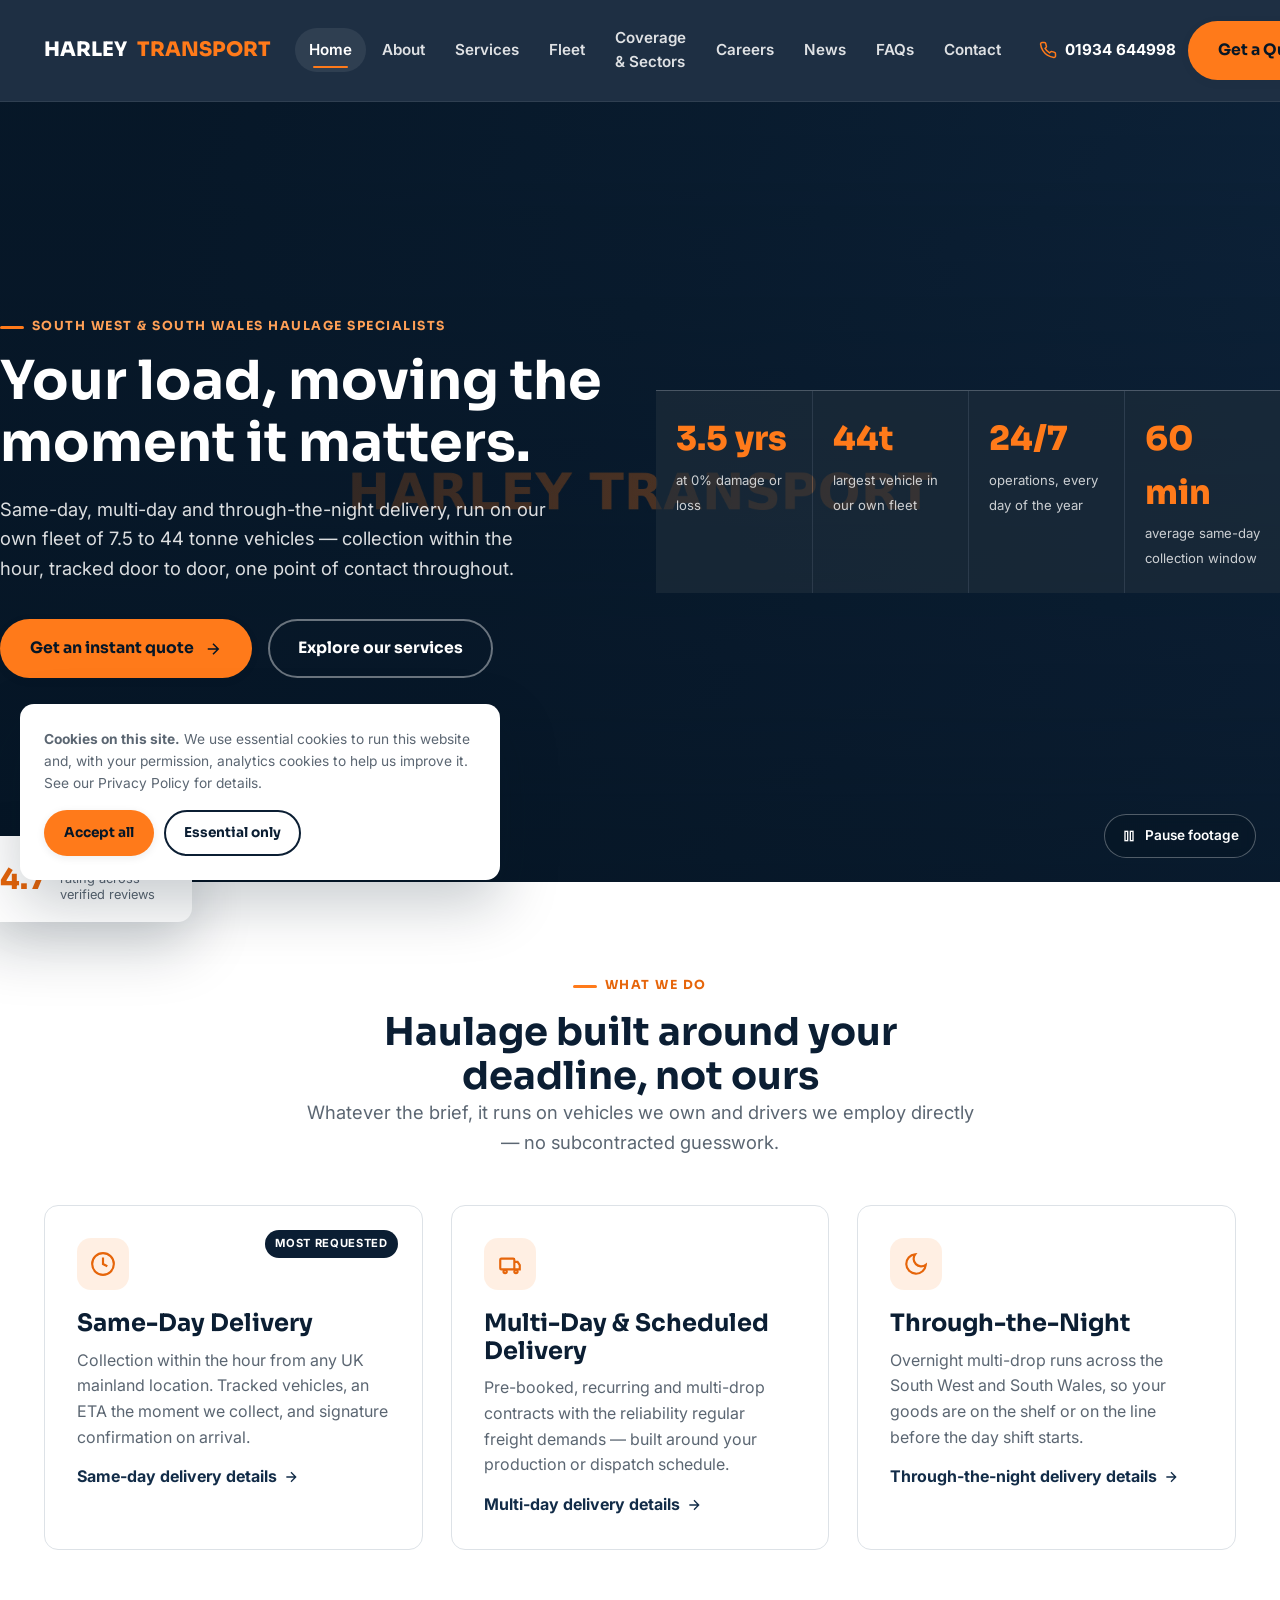
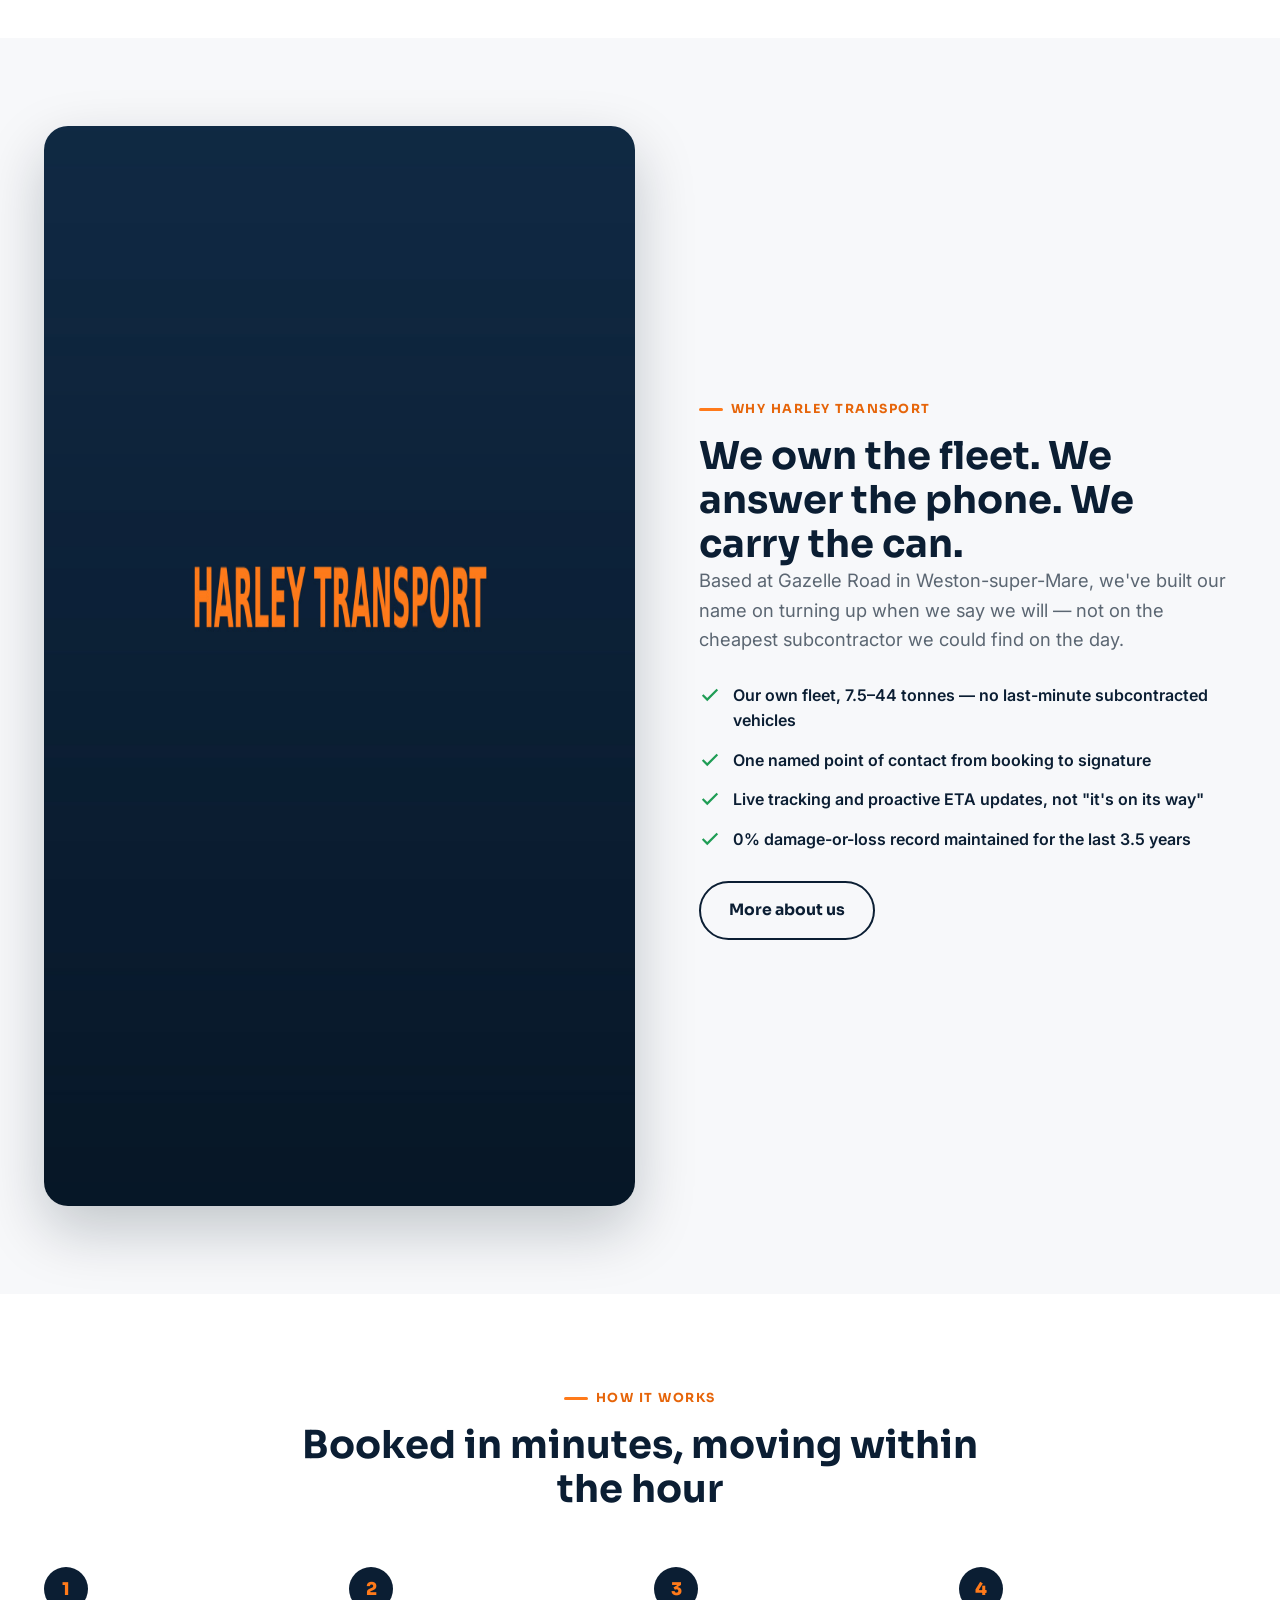
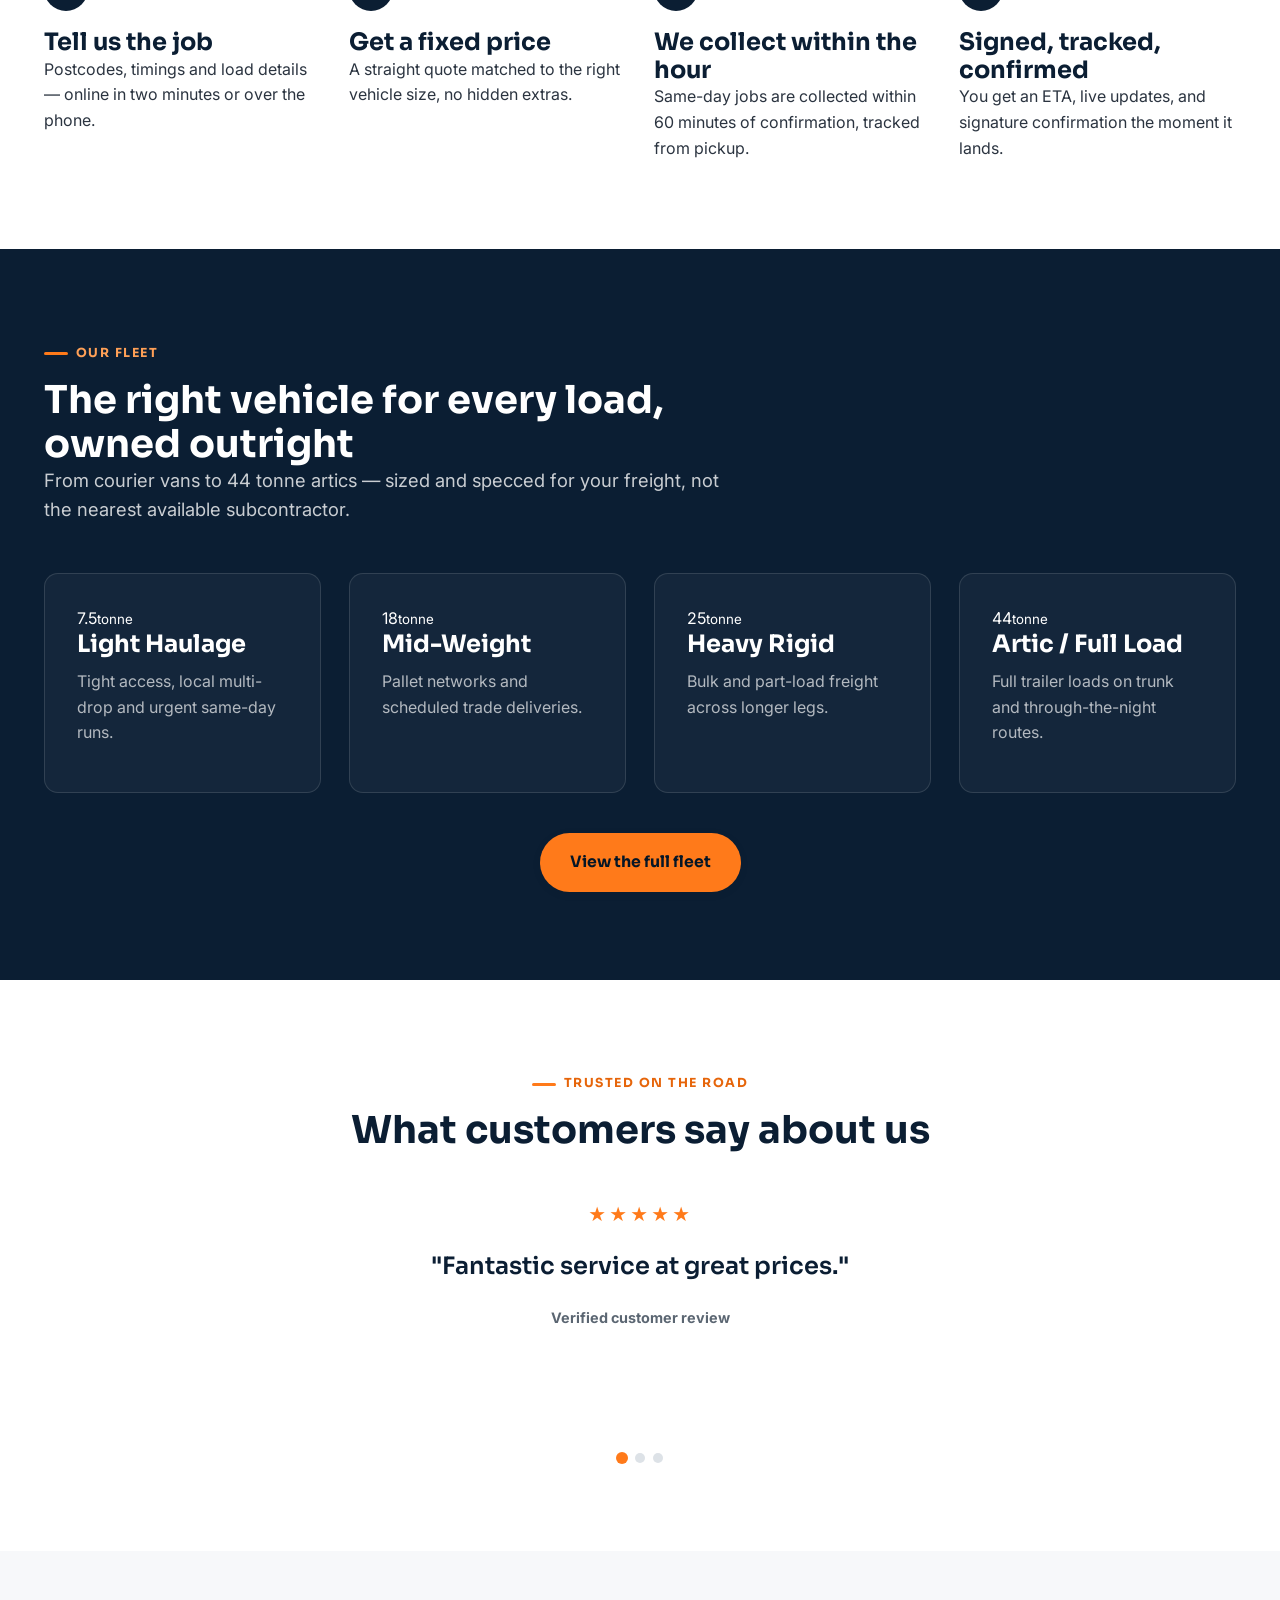
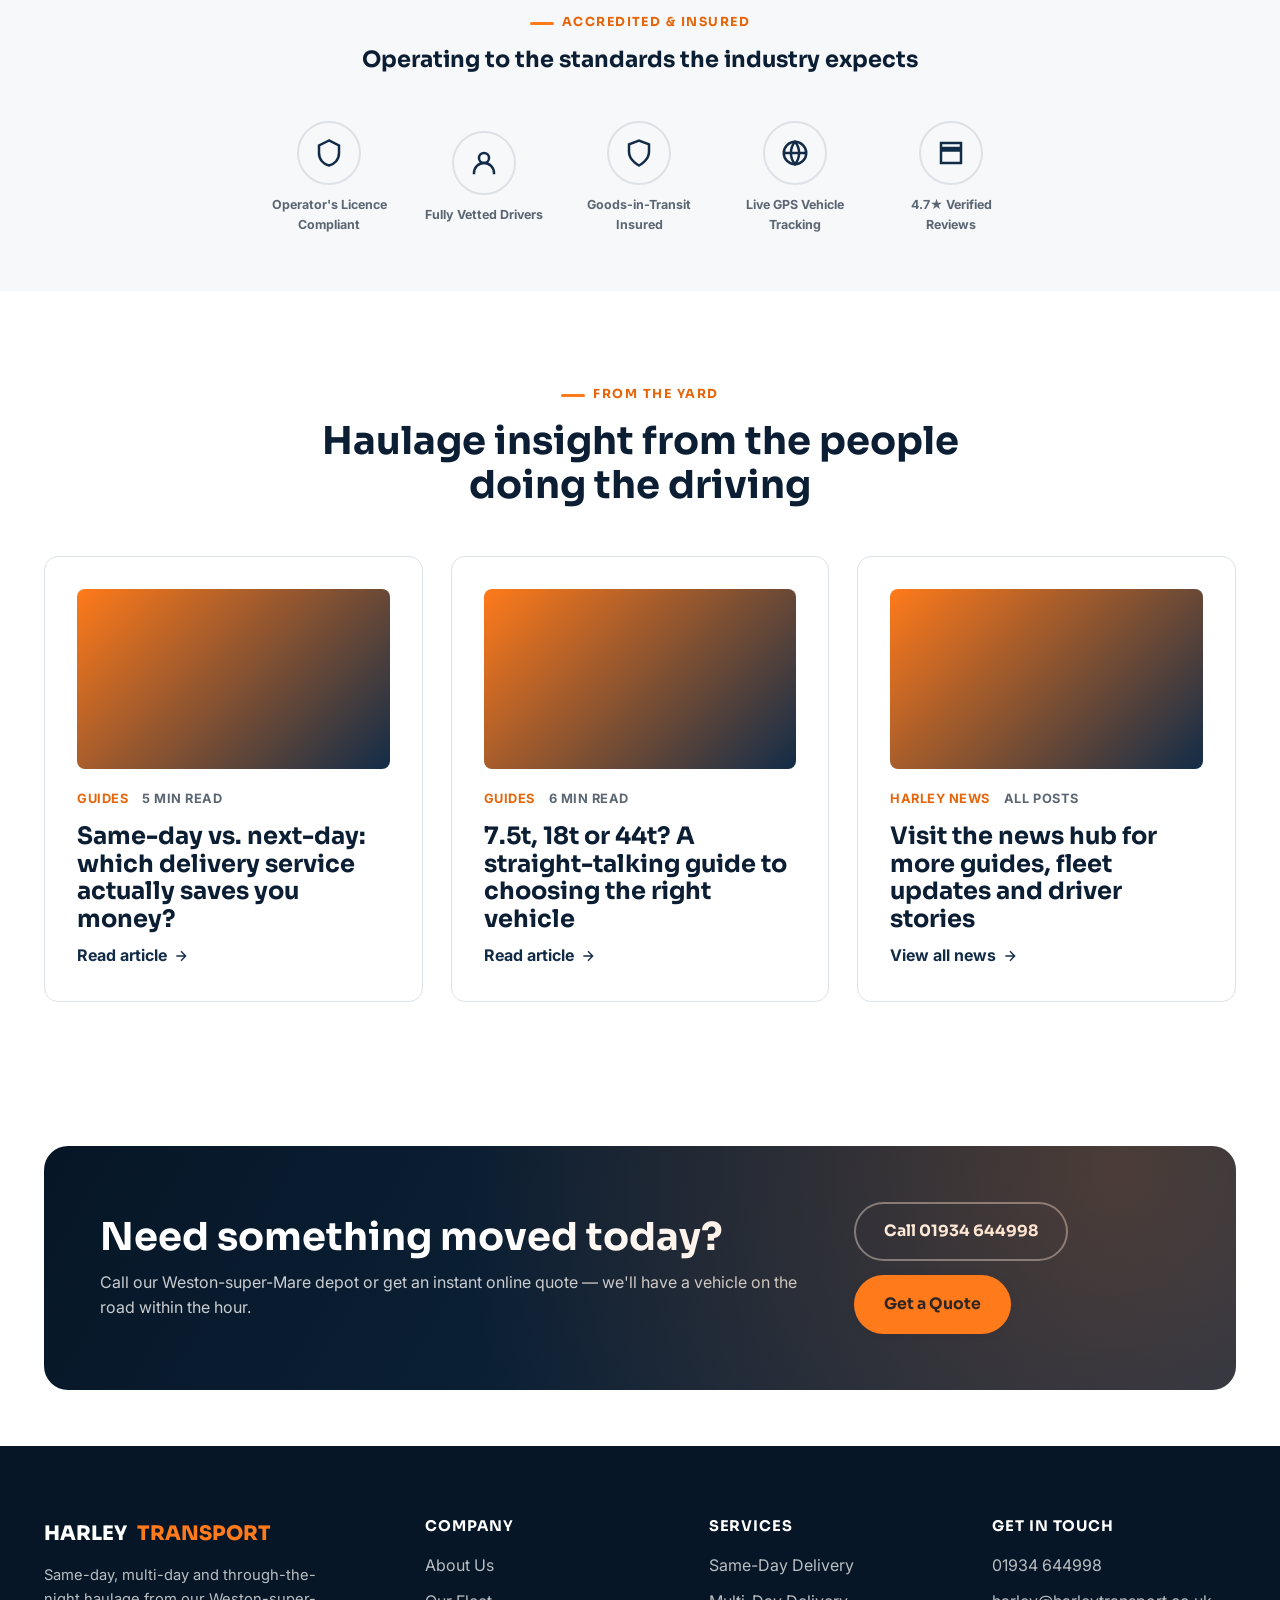
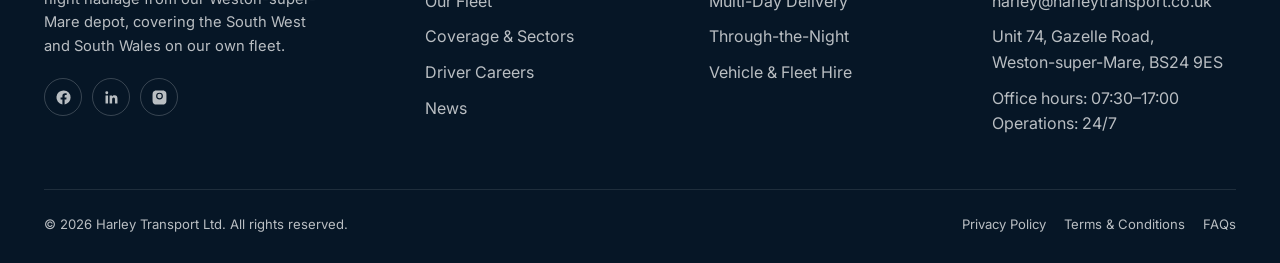
==== commit 9fe5357b: "Add filtered fleet gallery, quote engine branching and scroll parallax Brings the static site closer" ====
--- a/index.html
+++ b/index.html
@@ -155,7 +155,7 @@
   <section class="section bg-off">
     <div class="container split">
       <div>
-        <div class="media-frame">
+        <div class="media-frame" data-parallax>
           <img src="assets/images/hero-poster.jpg" alt="Harley Transport vehicle on the road" loading="lazy" width="1920" height="1080">
         </div>
         <div class="stat-pop">
--- a/assets/css/style.css
+++ b/assets/css/style.css
@@ -398,6 +398,24 @@
   padding: 5px 10px; border-radius: 999px;
 }
 
+/* ---- Fleet gallery filter ---- */
+.fleet-filters {
+  display: flex; flex-wrap: wrap; gap: 10px;
+  justify-content: center; margin: 0 0 40px;
+}
+.fleet-filter {
+  font-family: var(--font-head); font-weight: 700; font-size: 0.85rem;
+  color: var(--navy-800); background: var(--white);
+  border: 1px solid var(--grey-200); border-radius: 999px;
+  padding: 10px 20px; transition: all 0.25s var(--ease);
+}
+.fleet-filter:hover { border-color: var(--amber-500); color: var(--amber-600); }
+.fleet-filter.is-active { background: var(--navy-900); color: var(--white); border-color: var(--navy-900); }
+.fleet-card.is-hidden {
+  display: none;
+}
+.fleet-card[data-reveal] { transition: opacity 0.4s var(--ease), transform 0.4s var(--ease); }
+
 /* ---- Steps / process ---- */
 .steps { display: grid; grid-template-columns: repeat(4, 1fr); gap: 28px; counter-reset: step; }
 .step { position: relative; padding-top: 8px; }
@@ -698,6 +716,15 @@
 }
 
 /* ==========================================================================
+   Parallax depth (media-frame imagery)
+   ========================================================================== */
+[data-parallax] { overflow: hidden; }
+[data-parallax] img { transform: scale(1.18) translateY(0); will-change: transform; }
+@media (prefers-reduced-motion: reduce) {
+  [data-parallax] img { transform: none; }
+}
+
+/* ==========================================================================
    404
    ========================================================================== */
 .error-page { min-height: 70vh; display: flex; align-items: center; }
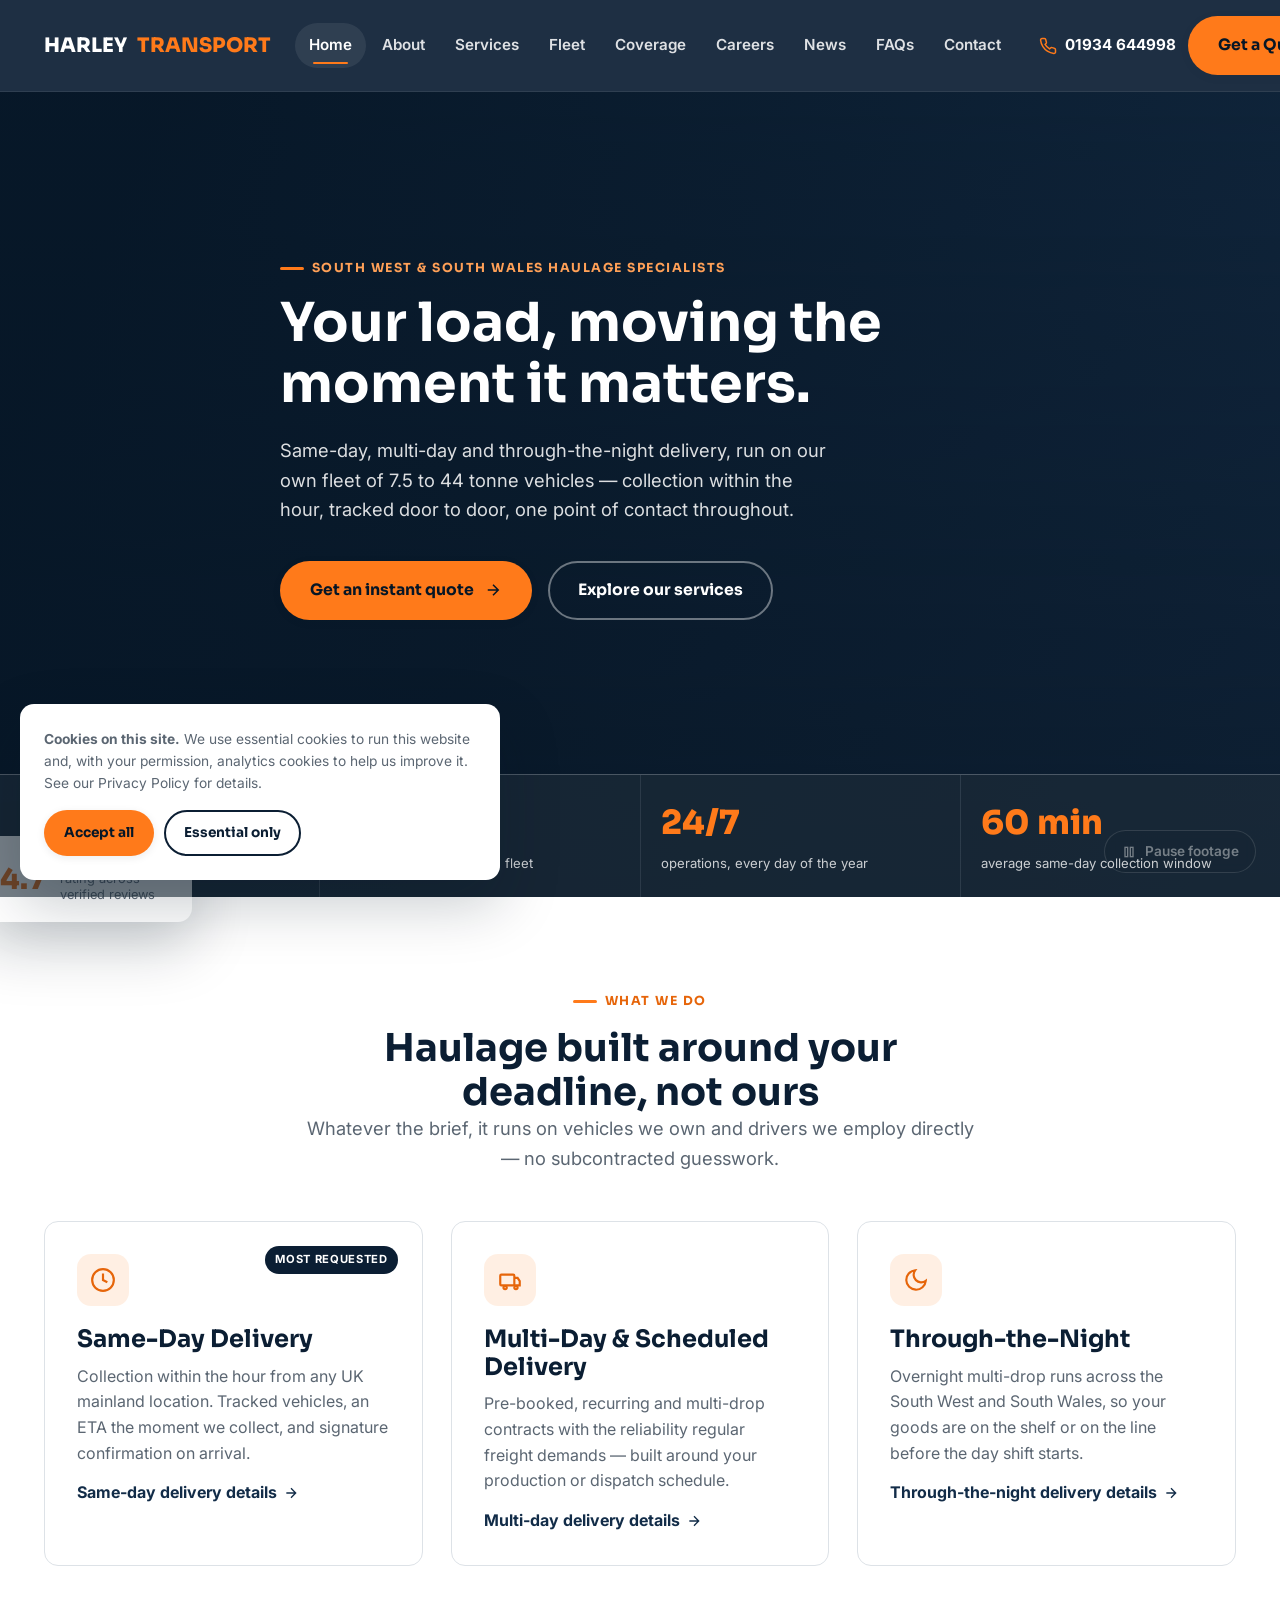
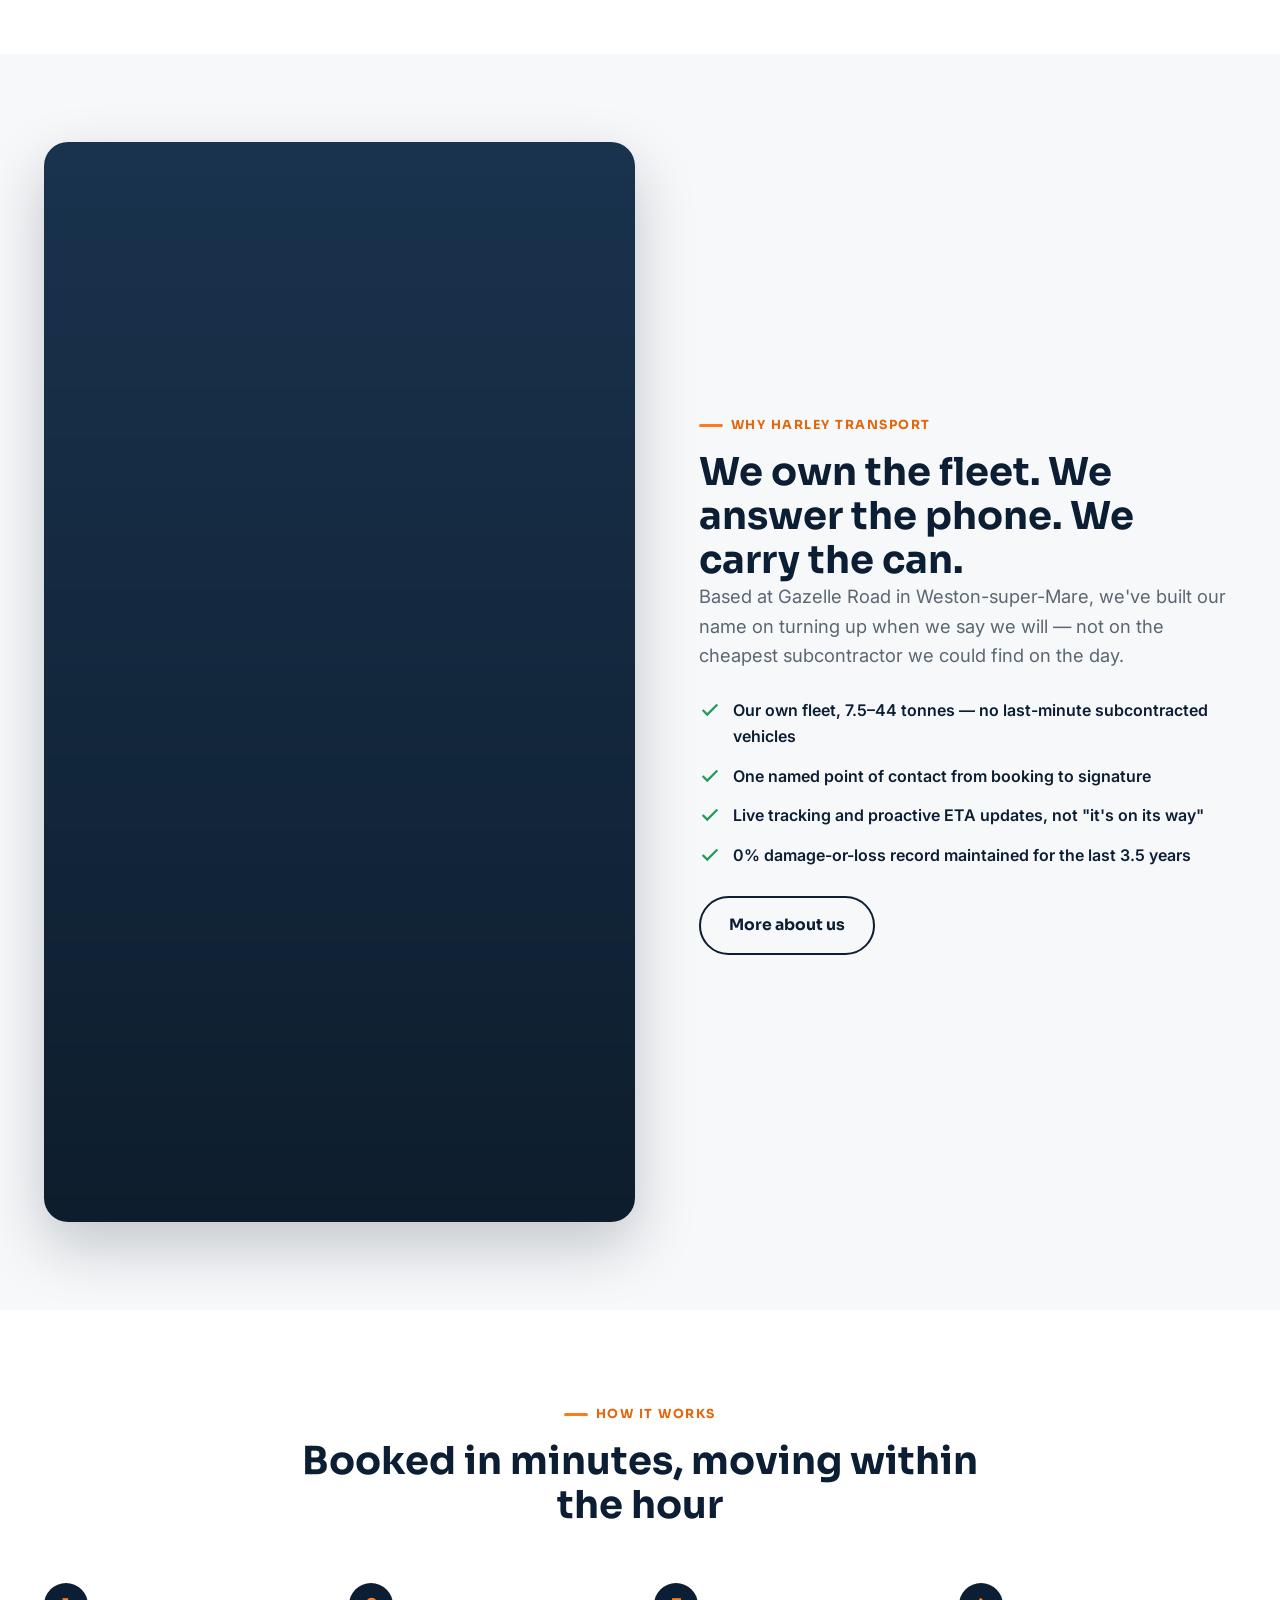
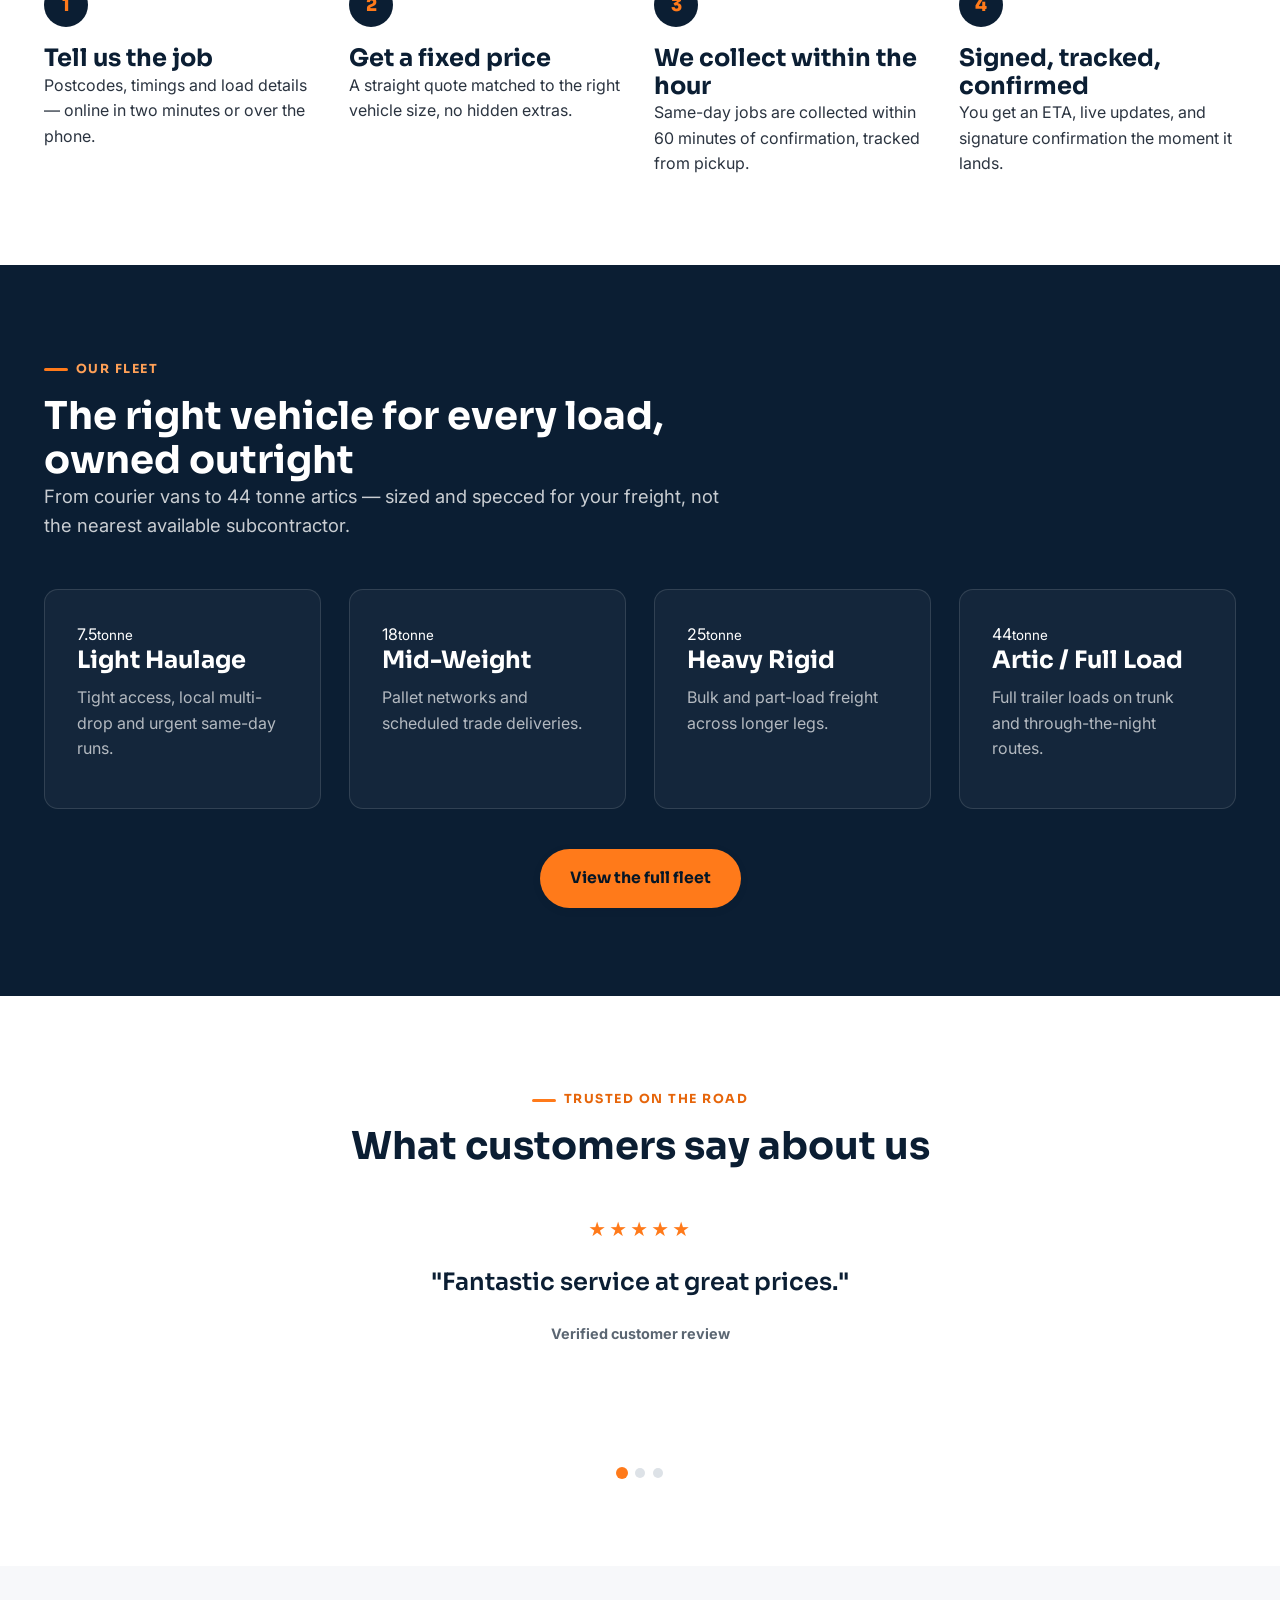
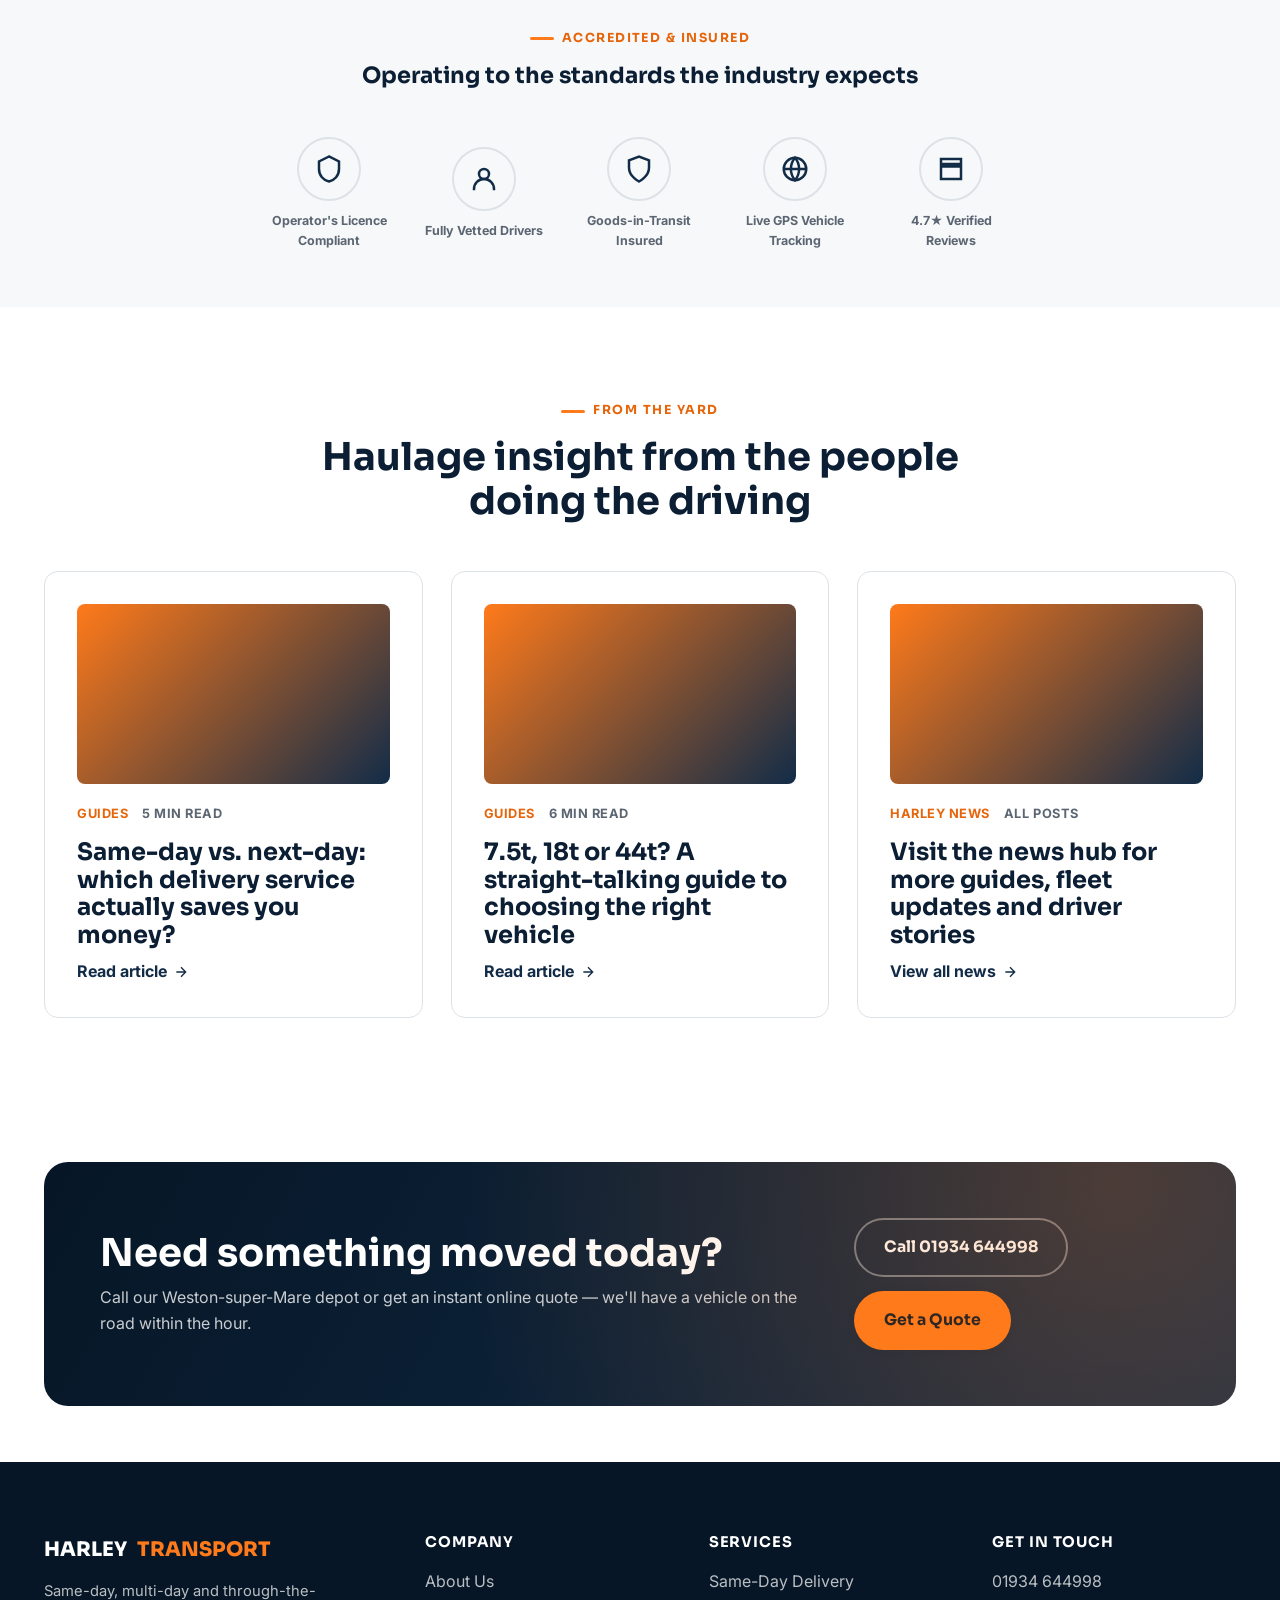
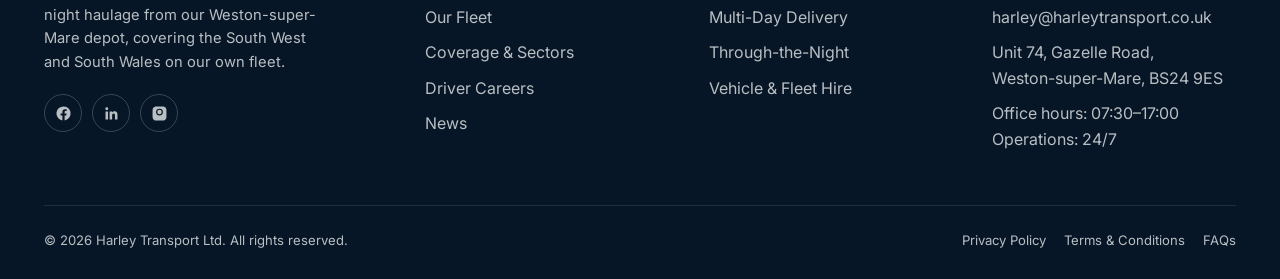
==== commit 5ad15c96: "UI/UX pass: fix real layout bugs found via rendered browser testing Rendered every page in a real he" ====
--- a/index.html
+++ b/index.html
@@ -67,7 +67,7 @@
       <a href="about.html">About</a>
       <a href="services.html">Services</a>
       <a href="fleet.html">Fleet</a>
-      <a href="coverage-sectors.html">Coverage &amp; Sectors</a>
+      <a href="coverage-sectors.html">Coverage</a>
       <a href="careers.html">Careers</a>
       <a href="news.html">News</a>
       <a href="faq.html">FAQs</a>
@@ -78,7 +78,7 @@
         <svg viewBox="0 0 24 24" fill="none" stroke="currentColor" stroke-width="2"><path d="M22 16.92v3a2 2 0 0 1-2.18 2 19.79 19.79 0 0 1-8.63-3.07 19.5 19.5 0 0 1-6-6 19.79 19.79 0 0 1-3.07-8.67A2 2 0 0 1 4.11 2h3a2 2 0 0 1 2 1.72c.127.96.361 1.903.7 2.81a2 2 0 0 1-.45 2.11L8.09 9.91a16 16 0 0 0 6 6l1.27-1.27a2 2 0 0 1 2.11-.45c.907.339 1.85.573 2.81.7A2 2 0 0 1 22 16.92z"/></svg>
         01934 644998
       </a>
-      <a href="quote.html" class="btn btn-primary">Get a Quote</a>
+      <a href="quote.html" class="btn btn-primary"><span class="btn-label-full">Get a Quote</span><span class="btn-label-short">Quote</span></a>
       <button class="nav-toggle" aria-label="Toggle menu" aria-expanded="false">
         <span></span><span></span><span></span>
       </button>
@@ -155,7 +155,7 @@
   <section class="section bg-off">
     <div class="container split">
       <div>
-        <div class="media-frame" data-parallax>
+        <div class="media-frame">
           <img src="assets/images/hero-poster.jpg" alt="Harley Transport vehicle on the road" loading="lazy" width="1920" height="1080">
         </div>
         <div class="stat-pop">
--- a/assets/css/style.css
+++ b/assets/css/style.css
@@ -52,6 +52,7 @@
   background: var(--white);
   line-height: 1.6;
   -webkit-font-smoothing: antialiased;
+  overflow-wrap: break-word;
 }
 
 h1, h2, h3, h4 {
@@ -207,6 +208,7 @@
 }
 
 .header-cta { display: flex; align-items: center; gap: 12px; flex-shrink: 0; }
+.btn-label-short { display: none; }
 .header-cta .phone-link {
   display: none;
   align-items: center;
@@ -244,6 +246,15 @@
 @media (min-width: 1100px) {
   .header-cta .phone-link { display: flex; }
 }
+@media (max-width: 480px) {
+  .header-inner { padding: 14px 16px; gap: 10px; }
+  .brand { font-size: 1rem; gap: 6px; }
+  .header-cta { gap: 8px; }
+  .header-cta .btn-primary { padding: 8px 12px; font-size: 0.8rem; }
+  .btn-label-full { display: none; }
+  .btn-label-short { display: inline; }
+  .nav-toggle { width: 32px; height: 32px; }
+}
 
 /* ==========================================================================
    Hero
@@ -252,7 +263,9 @@
   position: relative;
   min-height: min(92vh, 780px);
   display: flex;
-  align-items: center;
+  flex-direction: column;
+  align-items: stretch;
+  justify-content: space-between;
   overflow: hidden;
   background: var(--navy-950);
   color: var(--white);
@@ -288,7 +301,7 @@
 .hero-stats {
   position: relative; z-index: 2;
   display: grid;
-  grid-template-columns: repeat(4, 1fr);
+  grid-template-columns: repeat(4, minmax(0, 1fr));
   gap: 1px;
   background: rgba(255,255,255,0.14);
   border-top: 1px solid rgba(255,255,255,0.14);
@@ -309,7 +322,7 @@
 
 @media (max-width: 760px) {
   .hero-content { padding: 130px 0 70px; }
-  .hero-stats { position: static; grid-template-columns: repeat(2, 1fr); }
+  .hero-stats { grid-template-columns: repeat(2, minmax(0, 1fr)); }
   .hero-video-toggle { bottom: 12px; right: 12px; font-size: 0.75rem; padding: 8px 12px; }
 }
 
@@ -338,11 +351,11 @@
    Cards & grids
    ========================================================================== */
 .grid { display: grid; gap: 28px; }
-.grid-2 { grid-template-columns: repeat(2, 1fr); }
-.grid-3 { grid-template-columns: repeat(3, 1fr); }
-.grid-4 { grid-template-columns: repeat(4, 1fr); }
-@media (max-width: 960px) { .grid-3, .grid-4 { grid-template-columns: repeat(2, 1fr); } }
-@media (max-width: 640px) { .grid-2, .grid-3, .grid-4 { grid-template-columns: 1fr; } }
+.grid-2 { grid-template-columns: repeat(2, minmax(0, 1fr)); }
+.grid-3 { grid-template-columns: repeat(3, minmax(0, 1fr)); }
+.grid-4 { grid-template-columns: repeat(4, minmax(0, 1fr)); }
+@media (max-width: 960px) { .grid-3, .grid-4 { grid-template-columns: repeat(2, minmax(0, 1fr)); } }
+@media (max-width: 640px) { .grid-2, .grid-3, .grid-4 { grid-template-columns: minmax(0, 1fr); } }
 
 .card {
   background: var(--white);
@@ -398,26 +411,8 @@
   padding: 5px 10px; border-radius: 999px;
 }
 
-/* ---- Fleet gallery filter ---- */
-.fleet-filters {
-  display: flex; flex-wrap: wrap; gap: 10px;
-  justify-content: center; margin: 0 0 40px;
-}
-.fleet-filter {
-  font-family: var(--font-head); font-weight: 700; font-size: 0.85rem;
-  color: var(--navy-800); background: var(--white);
-  border: 1px solid var(--grey-200); border-radius: 999px;
-  padding: 10px 20px; transition: all 0.25s var(--ease);
-}
-.fleet-filter:hover { border-color: var(--amber-500); color: var(--amber-600); }
-.fleet-filter.is-active { background: var(--navy-900); color: var(--white); border-color: var(--navy-900); }
-.fleet-card.is-hidden {
-  display: none;
-}
-.fleet-card[data-reveal] { transition: opacity 0.4s var(--ease), transform 0.4s var(--ease); }
-
 /* ---- Steps / process ---- */
-.steps { display: grid; grid-template-columns: repeat(4, 1fr); gap: 28px; counter-reset: step; }
+.steps { display: grid; grid-template-columns: repeat(4, minmax(0, 1fr)); gap: 28px; counter-reset: step; }
 .step { position: relative; padding-top: 8px; }
 .step .step-num {
   counter-increment: step;
@@ -428,17 +423,17 @@
   margin-bottom: 18px;
 }
 .step .step-num::before { content: counter(step); }
-@media (max-width: 900px) { .steps { grid-template-columns: repeat(2, 1fr); } }
-@media (max-width: 560px) { .steps { grid-template-columns: 1fr; } }
+@media (max-width: 900px) { .steps { grid-template-columns: repeat(2, minmax(0, 1fr)); } }
+@media (max-width: 560px) { .steps { grid-template-columns: minmax(0, 1fr); } }
 
 /* ---- Split section ---- */
 .split {
   display: grid;
-  grid-template-columns: 1.1fr 1fr;
+  grid-template-columns: minmax(0, 1.1fr) minmax(0, 1fr);
   gap: 64px;
   align-items: center;
 }
-@media (max-width: 900px) { .split { grid-template-columns: 1fr; gap: 36px; } }
+@media (max-width: 900px) { .split { grid-template-columns: minmax(0, 1fr); gap: 36px; } }
 .split.reverse { direction: rtl; }
 .split.reverse > * { direction: ltr; }
 
@@ -535,11 +530,11 @@
   outline: none;
 }
 .form-field textarea { resize: vertical; min-height: 110px; }
-.form-row { display: grid; grid-template-columns: 1fr 1fr; gap: 20px; }
-@media (max-width: 600px) { .form-row { grid-template-columns: 1fr; } }
+.form-row { display: grid; grid-template-columns: minmax(0, 1fr) minmax(0, 1fr); gap: 20px; }
+@media (max-width: 600px) { .form-row { grid-template-columns: minmax(0, 1fr); } }
 .form-card { background: var(--white); border-radius: var(--radius-lg); box-shadow: var(--shadow-lg); padding: 44px; }
-.radio-tiles { display: grid; grid-template-columns: repeat(3,1fr); gap: 12px; }
-@media (max-width: 560px) { .radio-tiles { grid-template-columns: 1fr 1fr; } }
+.radio-tiles { display: grid; grid-template-columns: repeat(3, minmax(0, 1fr)); gap: 12px; }
+@media (max-width: 560px) { .radio-tiles { grid-template-columns: minmax(0, 1fr) minmax(0, 1fr); } }
 .radio-tile input { position: absolute; opacity: 0; pointer-events: none; }
 .radio-tile { position: relative; }
 .radio-tile label {
@@ -646,9 +641,9 @@
    Footer
    ========================================================================== */
 .site-footer { background: var(--navy-950); color: rgba(255,255,255,0.72); padding: 72px 0 28px; }
-.footer-grid { display: grid; grid-template-columns: 1.4fr 1fr 1fr 1fr; gap: 40px; margin-bottom: 52px; }
-@media (max-width: 900px) { .footer-grid { grid-template-columns: repeat(2, 1fr); } }
-@media (max-width: 560px) { .footer-grid { grid-template-columns: 1fr; } }
+.footer-grid { display: grid; grid-template-columns: minmax(0, 1.4fr) minmax(0, 1fr) minmax(0, 1fr) minmax(0, 1fr); gap: 40px; margin-bottom: 52px; }
+@media (max-width: 900px) { .footer-grid { grid-template-columns: repeat(2, minmax(0, 1fr)); } }
+@media (max-width: 560px) { .footer-grid { grid-template-columns: minmax(0, 1fr); } }
 .footer-grid h2 { color: var(--white); font-size: 0.92rem; margin-bottom: 18px; text-transform: uppercase; letter-spacing: 0.06em; }
 .footer-grid ul { display: grid; gap: 10px; }
 .footer-grid a:hover { color: var(--amber-400); }
@@ -684,6 +679,14 @@
 .cookie-banner p { font-size: 0.86rem; color: var(--grey-600); margin-bottom: 16px; }
 .cookie-actions { display: flex; gap: 10px; }
 .cookie-actions .btn { padding: 10px 18px; font-size: 0.85rem; }
+@media (max-width: 760px) {
+  .cookie-banner {
+    left: 12px; right: 12px; bottom: 66px;
+    padding: 18px;
+  }
+  .cookie-banner p { font-size: 0.8rem; margin-bottom: 12px; line-height: 1.4; }
+  .cookie-actions .btn { padding: 9px 14px; font-size: 0.8rem; }
+}
 
 /* ==========================================================================
    Back to top
@@ -716,15 +719,6 @@
 }
 
 /* ==========================================================================
-   Parallax depth (media-frame imagery)
-   ========================================================================== */
-[data-parallax] { overflow: hidden; }
-[data-parallax] img { transform: scale(1.18) translateY(0); will-change: transform; }
-@media (prefers-reduced-motion: reduce) {
-  [data-parallax] img { transform: none; }
-}
-
-/* ==========================================================================
    404
    ========================================================================== */
 .error-page { min-height: 70vh; display: flex; align-items: center; }
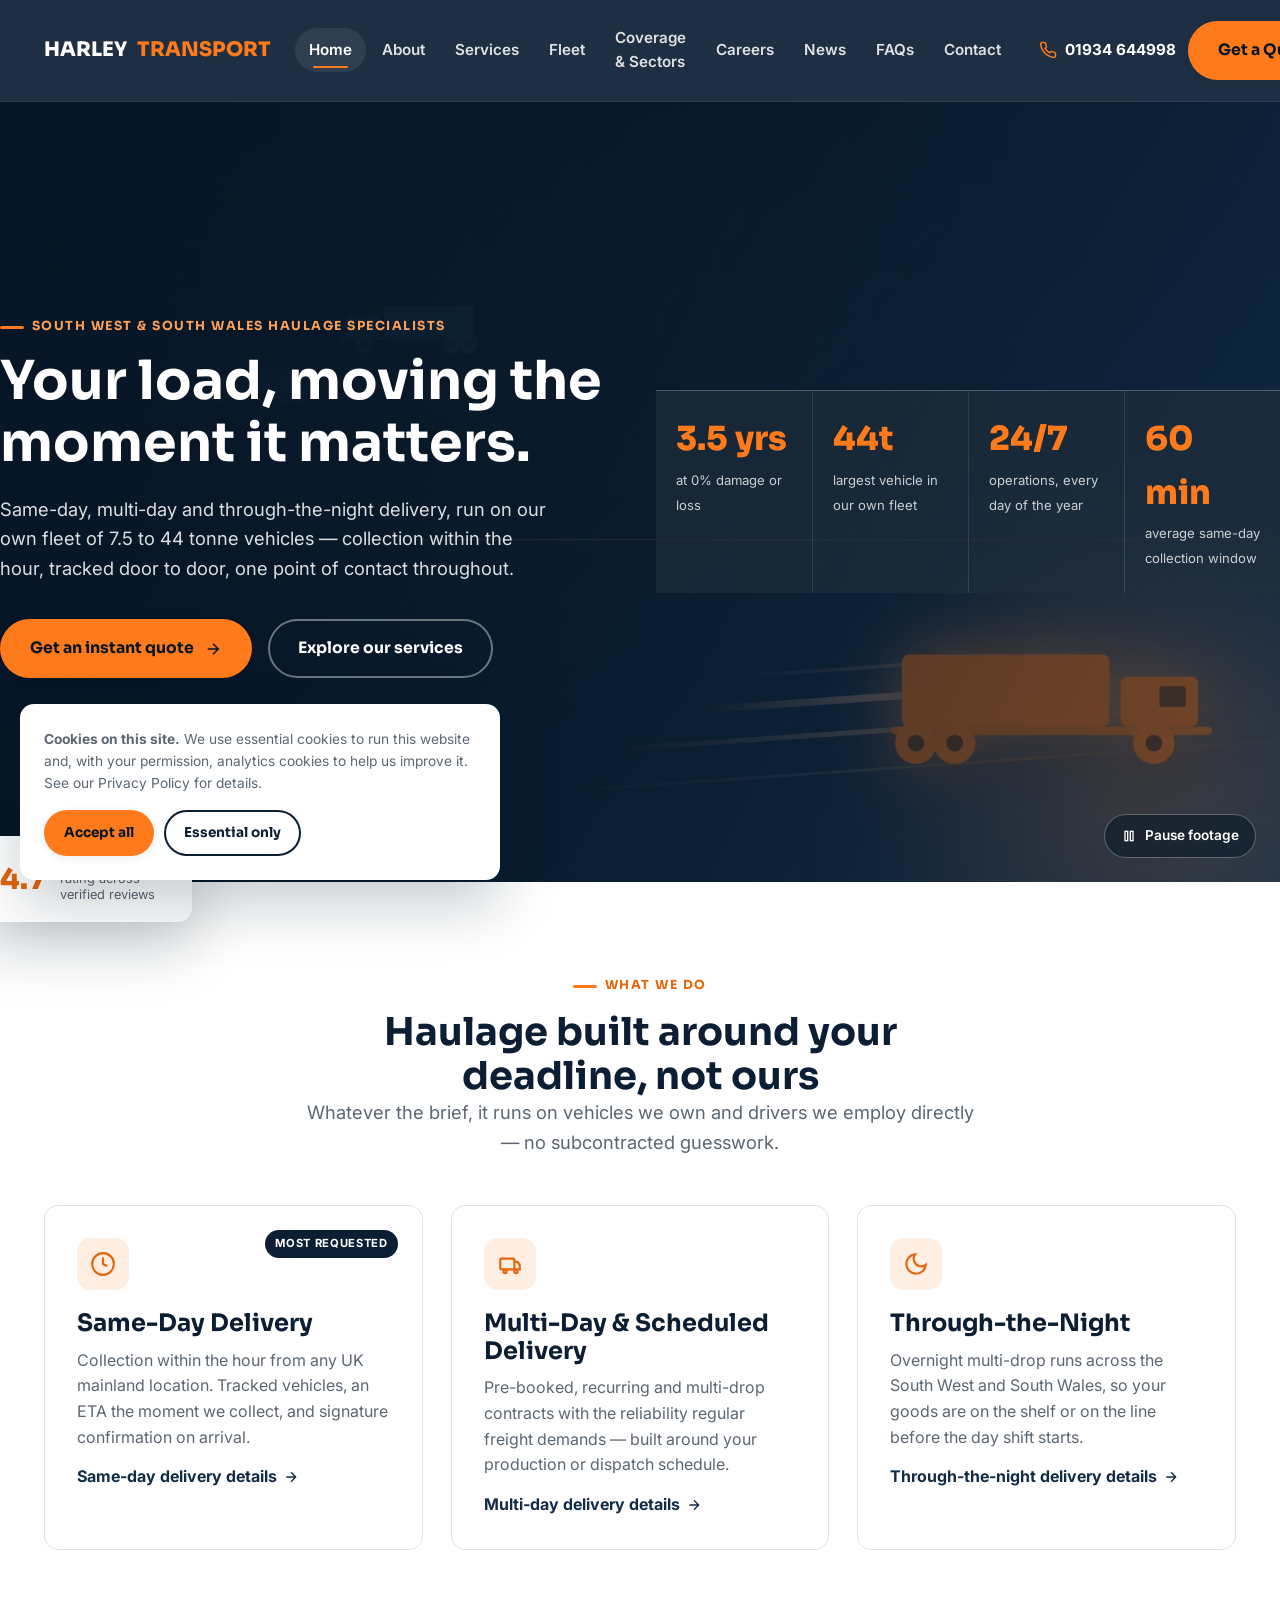
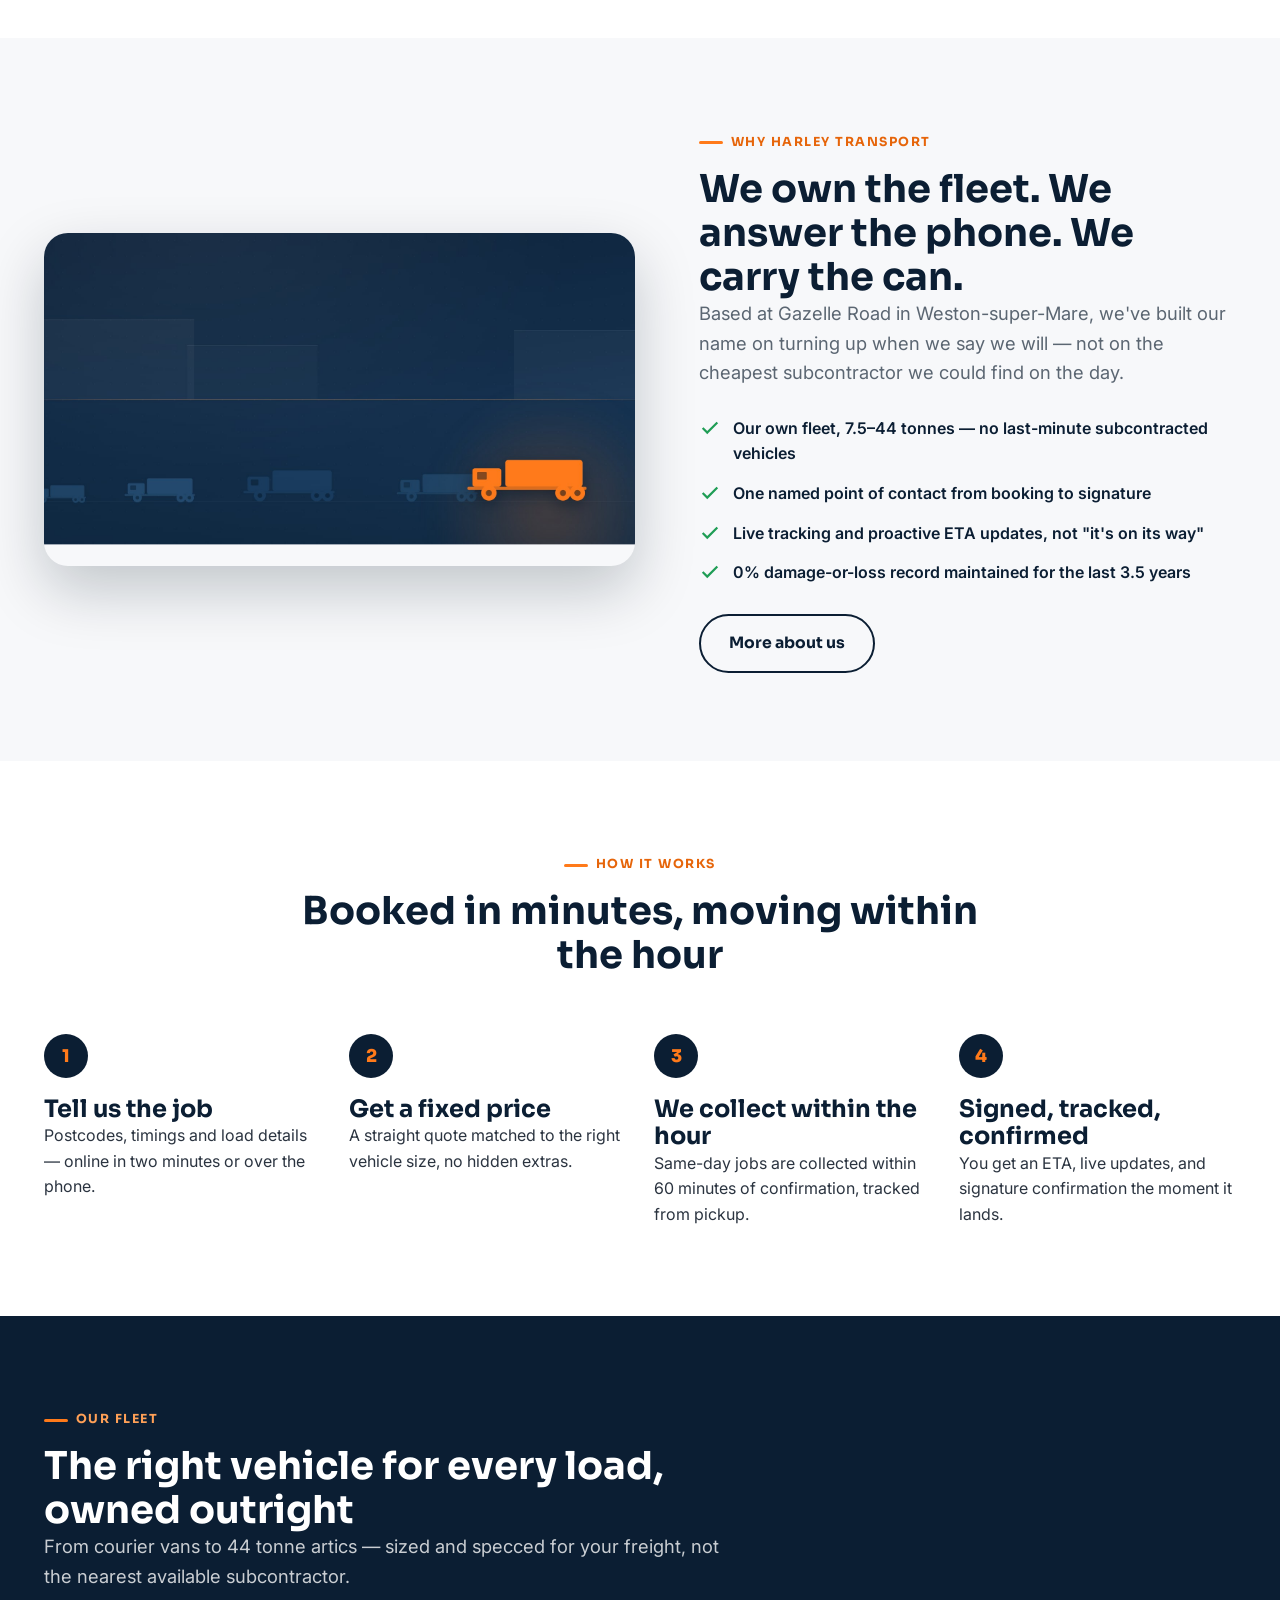
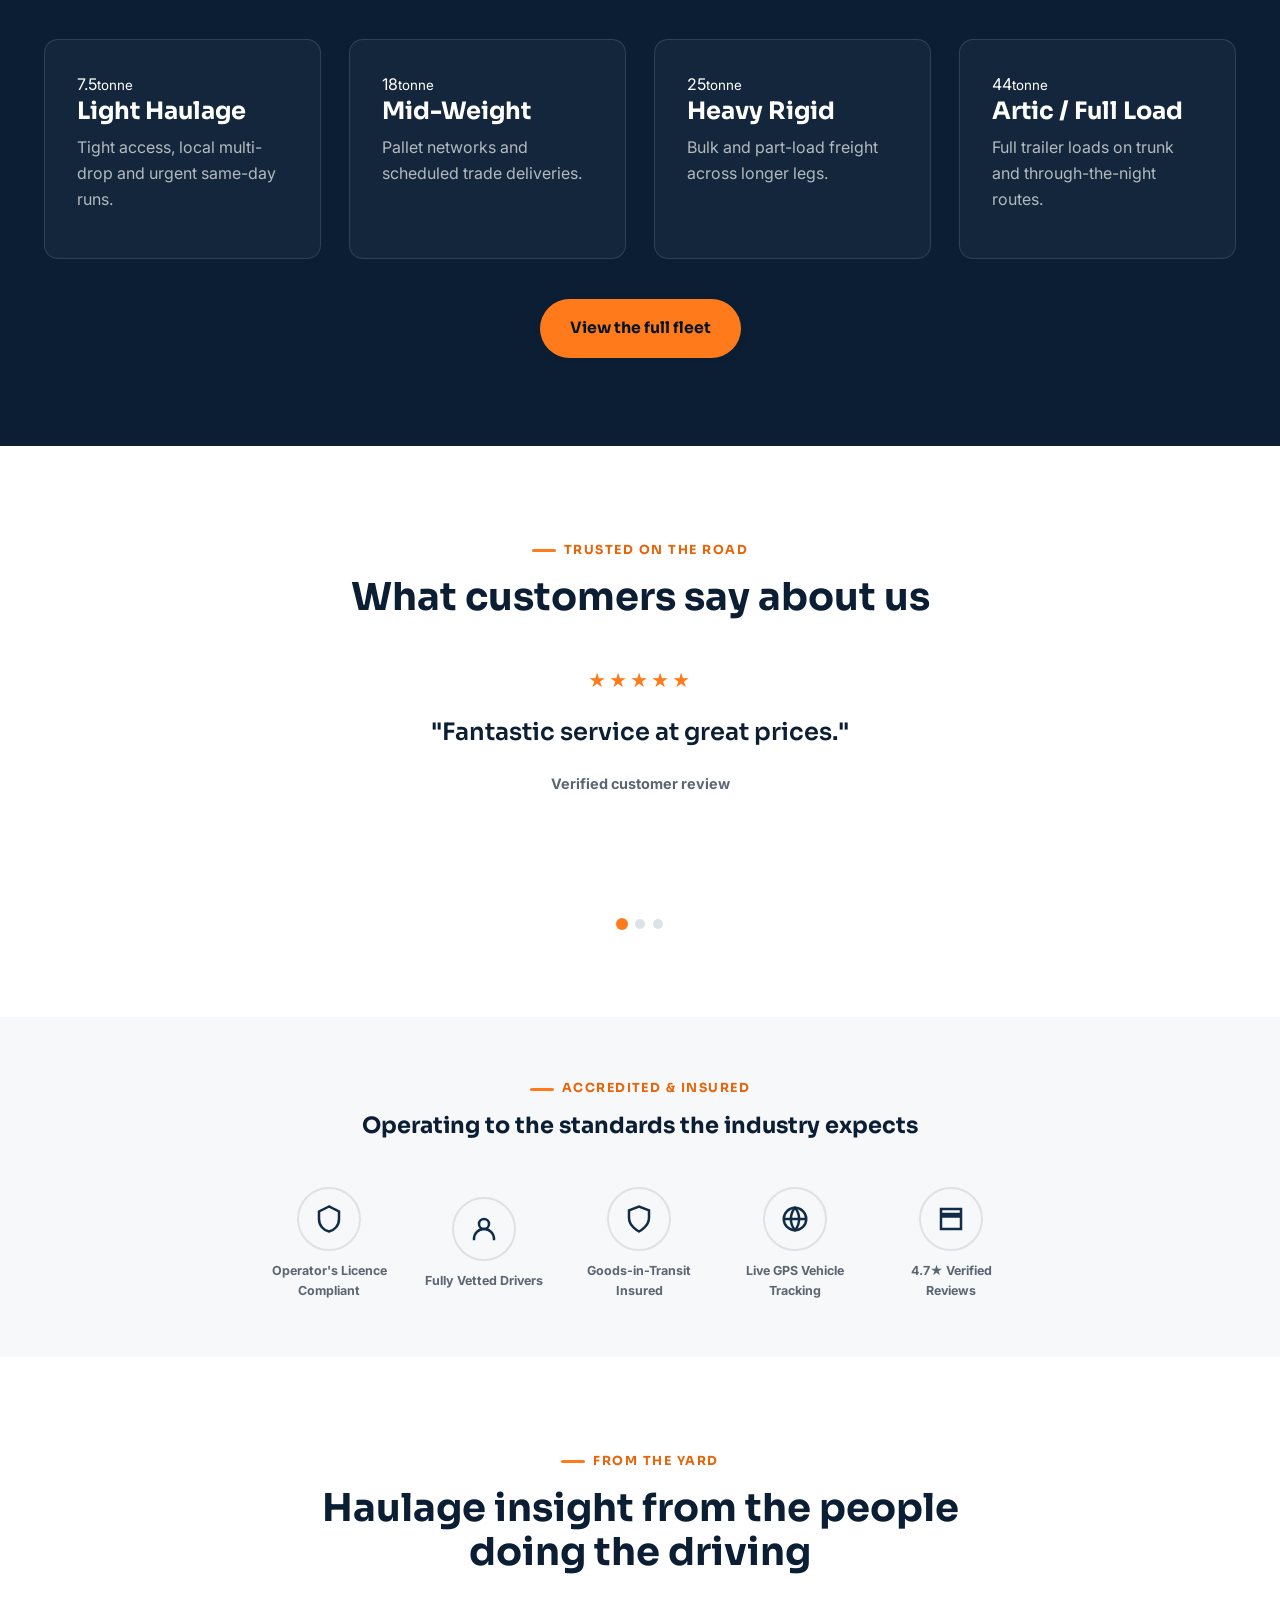
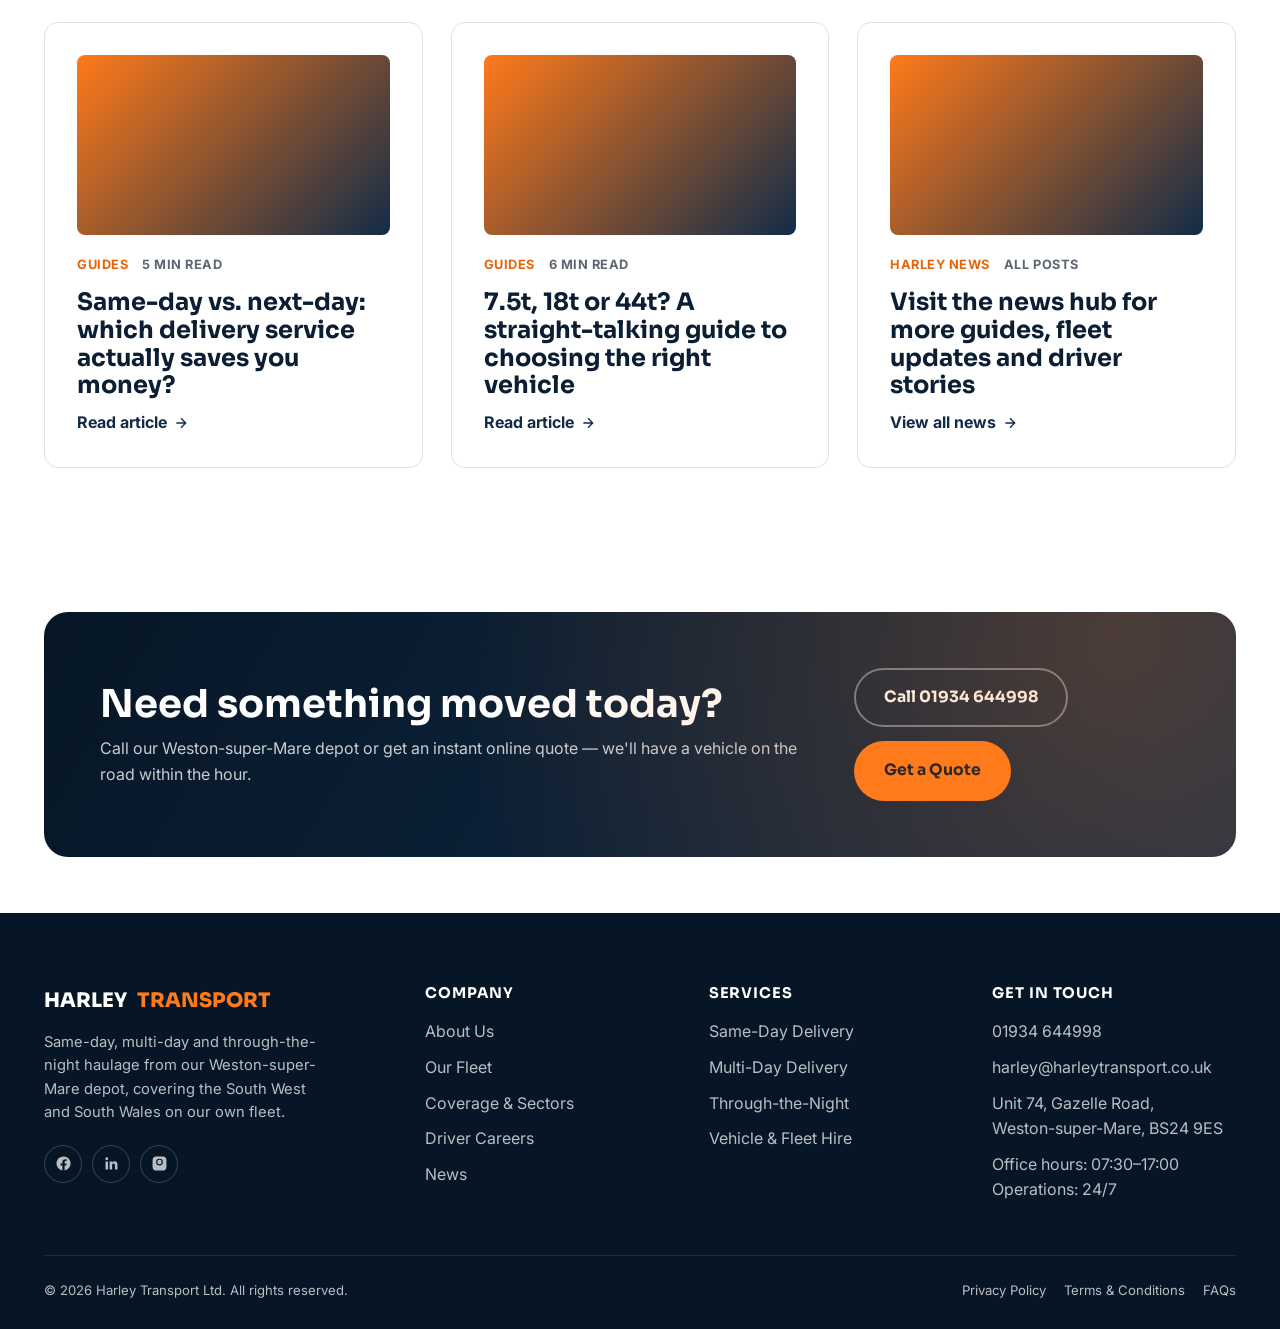
==== commit 2293e2eb: "Add stopgap brand illustrations and fix media-frame aspect ratio Replaces the generic stock-style pl" ====
--- a/index.html
+++ b/index.html
@@ -11,7 +11,7 @@
 <meta property="og:title" content="Harley Transport | Same-Day &amp; Scheduled Haulage, South West &amp; South Wales">
 <meta property="og:description" content="Our own fleet, 7.5 to 44 tonnes. Same-day collection within the hour, tracked vehicles, and a 0% damage-or-loss record over the last 3.5 years.">
 <meta property="og:url" content="https://www.harleytransport.co.uk/">
-<meta property="og:image" content="https://www.harleytransport.co.uk/assets/images/og-default.png">
+<meta property="og:image" content="https://www.harleytransport.co.uk/assets/images/og-default.jpg">
 <meta name="twitter:card" content="summary_large_image">
 <meta name="theme-color" content="#0b1e33">
 <link rel="icon" href="assets/images/favicon.ico" sizes="any">
@@ -26,7 +26,7 @@
   "@context": "https://schema.org",
   "@type": "MovingCompany",
   "name": "Harley Transport",
-  "image": "https://www.harleytransport.co.uk/assets/images/og-default.png",
+  "image": "https://www.harleytransport.co.uk/assets/images/og-default.jpg",
   "url": "https://www.harleytransport.co.uk/",
   "telephone": "+441934644998",
   "email": "harley@harleytransport.co.uk",
@@ -67,7 +67,7 @@
       <a href="about.html">About</a>
       <a href="services.html">Services</a>
       <a href="fleet.html">Fleet</a>
-      <a href="coverage-sectors.html">Coverage</a>
+      <a href="coverage-sectors.html">Coverage &amp; Sectors</a>
       <a href="careers.html">Careers</a>
       <a href="news.html">News</a>
       <a href="faq.html">FAQs</a>
@@ -78,7 +78,7 @@
         <svg viewBox="0 0 24 24" fill="none" stroke="currentColor" stroke-width="2"><path d="M22 16.92v3a2 2 0 0 1-2.18 2 19.79 19.79 0 0 1-8.63-3.07 19.5 19.5 0 0 1-6-6 19.79 19.79 0 0 1-3.07-8.67A2 2 0 0 1 4.11 2h3a2 2 0 0 1 2 1.72c.127.96.361 1.903.7 2.81a2 2 0 0 1-.45 2.11L8.09 9.91a16 16 0 0 0 6 6l1.27-1.27a2 2 0 0 1 2.11-.45c.907.339 1.85.573 2.81.7A2 2 0 0 1 22 16.92z"/></svg>
         01934 644998
       </a>
-      <a href="quote.html" class="btn btn-primary"><span class="btn-label-full">Get a Quote</span><span class="btn-label-short">Quote</span></a>
+      <a href="quote.html" class="btn btn-primary">Get a Quote</a>
       <button class="nav-toggle" aria-label="Toggle menu" aria-expanded="false">
         <span></span><span></span><span></span>
       </button>
@@ -155,8 +155,8 @@
   <section class="section bg-off">
     <div class="container split">
       <div>
-        <div class="media-frame">
-          <img src="assets/images/hero-poster.jpg" alt="Harley Transport vehicle on the road" loading="lazy" width="1920" height="1080">
+        <div class="media-frame" data-parallax>
+          <img src="assets/images/fleet-yard.jpg" alt="Harley Transport vehicle on the road" loading="lazy" width="1920" height="1080">
         </div>
         <div class="stat-pop">
           <span class="num" data-count-to="4.7">0</span>
--- a/assets/css/style.css
+++ b/assets/css/style.css
@@ -52,7 +52,6 @@
   background: var(--white);
   line-height: 1.6;
   -webkit-font-smoothing: antialiased;
-  overflow-wrap: break-word;
 }
 
 h1, h2, h3, h4 {
@@ -208,7 +207,6 @@
 }
 
 .header-cta { display: flex; align-items: center; gap: 12px; flex-shrink: 0; }
-.btn-label-short { display: none; }
 .header-cta .phone-link {
   display: none;
   align-items: center;
@@ -246,15 +244,6 @@
 @media (min-width: 1100px) {
   .header-cta .phone-link { display: flex; }
 }
-@media (max-width: 480px) {
-  .header-inner { padding: 14px 16px; gap: 10px; }
-  .brand { font-size: 1rem; gap: 6px; }
-  .header-cta { gap: 8px; }
-  .header-cta .btn-primary { padding: 8px 12px; font-size: 0.8rem; }
-  .btn-label-full { display: none; }
-  .btn-label-short { display: inline; }
-  .nav-toggle { width: 32px; height: 32px; }
-}
 
 /* ==========================================================================
    Hero
@@ -263,9 +252,7 @@
   position: relative;
   min-height: min(92vh, 780px);
   display: flex;
-  flex-direction: column;
-  align-items: stretch;
-  justify-content: space-between;
+  align-items: center;
   overflow: hidden;
   background: var(--navy-950);
   color: var(--white);
@@ -301,7 +288,7 @@
 .hero-stats {
   position: relative; z-index: 2;
   display: grid;
-  grid-template-columns: repeat(4, minmax(0, 1fr));
+  grid-template-columns: repeat(4, 1fr);
   gap: 1px;
   background: rgba(255,255,255,0.14);
   border-top: 1px solid rgba(255,255,255,0.14);
@@ -322,7 +309,7 @@
 
 @media (max-width: 760px) {
   .hero-content { padding: 130px 0 70px; }
-  .hero-stats { grid-template-columns: repeat(2, minmax(0, 1fr)); }
+  .hero-stats { position: static; grid-template-columns: repeat(2, 1fr); }
   .hero-video-toggle { bottom: 12px; right: 12px; font-size: 0.75rem; padding: 8px 12px; }
 }
 
@@ -351,11 +338,11 @@
    Cards & grids
    ========================================================================== */
 .grid { display: grid; gap: 28px; }
-.grid-2 { grid-template-columns: repeat(2, minmax(0, 1fr)); }
-.grid-3 { grid-template-columns: repeat(3, minmax(0, 1fr)); }
-.grid-4 { grid-template-columns: repeat(4, minmax(0, 1fr)); }
-@media (max-width: 960px) { .grid-3, .grid-4 { grid-template-columns: repeat(2, minmax(0, 1fr)); } }
-@media (max-width: 640px) { .grid-2, .grid-3, .grid-4 { grid-template-columns: minmax(0, 1fr); } }
+.grid-2 { grid-template-columns: repeat(2, 1fr); }
+.grid-3 { grid-template-columns: repeat(3, 1fr); }
+.grid-4 { grid-template-columns: repeat(4, 1fr); }
+@media (max-width: 960px) { .grid-3, .grid-4 { grid-template-columns: repeat(2, 1fr); } }
+@media (max-width: 640px) { .grid-2, .grid-3, .grid-4 { grid-template-columns: 1fr; } }
 
 .card {
   background: var(--white);
@@ -411,8 +398,26 @@
   padding: 5px 10px; border-radius: 999px;
 }
 
+/* ---- Fleet gallery filter ---- */
+.fleet-filters {
+  display: flex; flex-wrap: wrap; gap: 10px;
+  justify-content: center; margin: 0 0 40px;
+}
+.fleet-filter {
+  font-family: var(--font-head); font-weight: 700; font-size: 0.85rem;
+  color: var(--navy-800); background: var(--white);
+  border: 1px solid var(--grey-200); border-radius: 999px;
+  padding: 10px 20px; transition: all 0.25s var(--ease);
+}
+.fleet-filter:hover { border-color: var(--amber-500); color: var(--amber-600); }
+.fleet-filter.is-active { background: var(--navy-900); color: var(--white); border-color: var(--navy-900); }
+.fleet-card.is-hidden {
+  display: none;
+}
+.fleet-card[data-reveal] { transition: opacity 0.4s var(--ease), transform 0.4s var(--ease); }
+
 /* ---- Steps / process ---- */
-.steps { display: grid; grid-template-columns: repeat(4, minmax(0, 1fr)); gap: 28px; counter-reset: step; }
+.steps { display: grid; grid-template-columns: repeat(4, 1fr); gap: 28px; counter-reset: step; }
 .step { position: relative; padding-top: 8px; }
 .step .step-num {
   counter-increment: step;
@@ -423,17 +428,17 @@
   margin-bottom: 18px;
 }
 .step .step-num::before { content: counter(step); }
-@media (max-width: 900px) { .steps { grid-template-columns: repeat(2, minmax(0, 1fr)); } }
-@media (max-width: 560px) { .steps { grid-template-columns: minmax(0, 1fr); } }
+@media (max-width: 900px) { .steps { grid-template-columns: repeat(2, 1fr); } }
+@media (max-width: 560px) { .steps { grid-template-columns: 1fr; } }
 
 /* ---- Split section ---- */
 .split {
   display: grid;
-  grid-template-columns: minmax(0, 1.1fr) minmax(0, 1fr);
+  grid-template-columns: 1.1fr 1fr;
   gap: 64px;
   align-items: center;
 }
-@media (max-width: 900px) { .split { grid-template-columns: minmax(0, 1fr); gap: 36px; } }
+@media (max-width: 900px) { .split { grid-template-columns: 1fr; gap: 36px; } }
 .split.reverse { direction: rtl; }
 .split.reverse > * { direction: ltr; }
 
@@ -443,7 +448,7 @@
   box-shadow: var(--shadow-lg);
   position: relative;
 }
-.media-frame img, .media-frame video { width: 100%; }
+.media-frame img, .media-frame video { width: 100%; height: auto; display: block; object-fit: cover; }
 
 .stat-pop {
   position: absolute; bottom: -22px; left: -22px;
@@ -530,11 +535,11 @@
   outline: none;
 }
 .form-field textarea { resize: vertical; min-height: 110px; }
-.form-row { display: grid; grid-template-columns: minmax(0, 1fr) minmax(0, 1fr); gap: 20px; }
-@media (max-width: 600px) { .form-row { grid-template-columns: minmax(0, 1fr); } }
+.form-row { display: grid; grid-template-columns: 1fr 1fr; gap: 20px; }
+@media (max-width: 600px) { .form-row { grid-template-columns: 1fr; } }
 .form-card { background: var(--white); border-radius: var(--radius-lg); box-shadow: var(--shadow-lg); padding: 44px; }
-.radio-tiles { display: grid; grid-template-columns: repeat(3, minmax(0, 1fr)); gap: 12px; }
-@media (max-width: 560px) { .radio-tiles { grid-template-columns: minmax(0, 1fr) minmax(0, 1fr); } }
+.radio-tiles { display: grid; grid-template-columns: repeat(3,1fr); gap: 12px; }
+@media (max-width: 560px) { .radio-tiles { grid-template-columns: 1fr 1fr; } }
 .radio-tile input { position: absolute; opacity: 0; pointer-events: none; }
 .radio-tile { position: relative; }
 .radio-tile label {
@@ -641,9 +646,9 @@
    Footer
    ========================================================================== */
 .site-footer { background: var(--navy-950); color: rgba(255,255,255,0.72); padding: 72px 0 28px; }
-.footer-grid { display: grid; grid-template-columns: minmax(0, 1.4fr) minmax(0, 1fr) minmax(0, 1fr) minmax(0, 1fr); gap: 40px; margin-bottom: 52px; }
-@media (max-width: 900px) { .footer-grid { grid-template-columns: repeat(2, minmax(0, 1fr)); } }
-@media (max-width: 560px) { .footer-grid { grid-template-columns: minmax(0, 1fr); } }
+.footer-grid { display: grid; grid-template-columns: 1.4fr 1fr 1fr 1fr; gap: 40px; margin-bottom: 52px; }
+@media (max-width: 900px) { .footer-grid { grid-template-columns: repeat(2, 1fr); } }
+@media (max-width: 560px) { .footer-grid { grid-template-columns: 1fr; } }
 .footer-grid h2 { color: var(--white); font-size: 0.92rem; margin-bottom: 18px; text-transform: uppercase; letter-spacing: 0.06em; }
 .footer-grid ul { display: grid; gap: 10px; }
 .footer-grid a:hover { color: var(--amber-400); }
@@ -679,14 +684,6 @@
 .cookie-banner p { font-size: 0.86rem; color: var(--grey-600); margin-bottom: 16px; }
 .cookie-actions { display: flex; gap: 10px; }
 .cookie-actions .btn { padding: 10px 18px; font-size: 0.85rem; }
-@media (max-width: 760px) {
-  .cookie-banner {
-    left: 12px; right: 12px; bottom: 66px;
-    padding: 18px;
-  }
-  .cookie-banner p { font-size: 0.8rem; margin-bottom: 12px; line-height: 1.4; }
-  .cookie-actions .btn { padding: 9px 14px; font-size: 0.8rem; }
-}
 
 /* ==========================================================================
    Back to top
@@ -719,6 +716,15 @@
 }
 
 /* ==========================================================================
+   Parallax depth (media-frame imagery)
+   ========================================================================== */
+[data-parallax] { overflow: hidden; }
+[data-parallax] img { transform: scale(1.18) translateY(0); will-change: transform; }
+@media (prefers-reduced-motion: reduce) {
+  [data-parallax] img { transform: none; }
+}
+
+/* ==========================================================================
    404
    ========================================================================== */
 .error-page { min-height: 70vh; display: flex; align-items: center; }
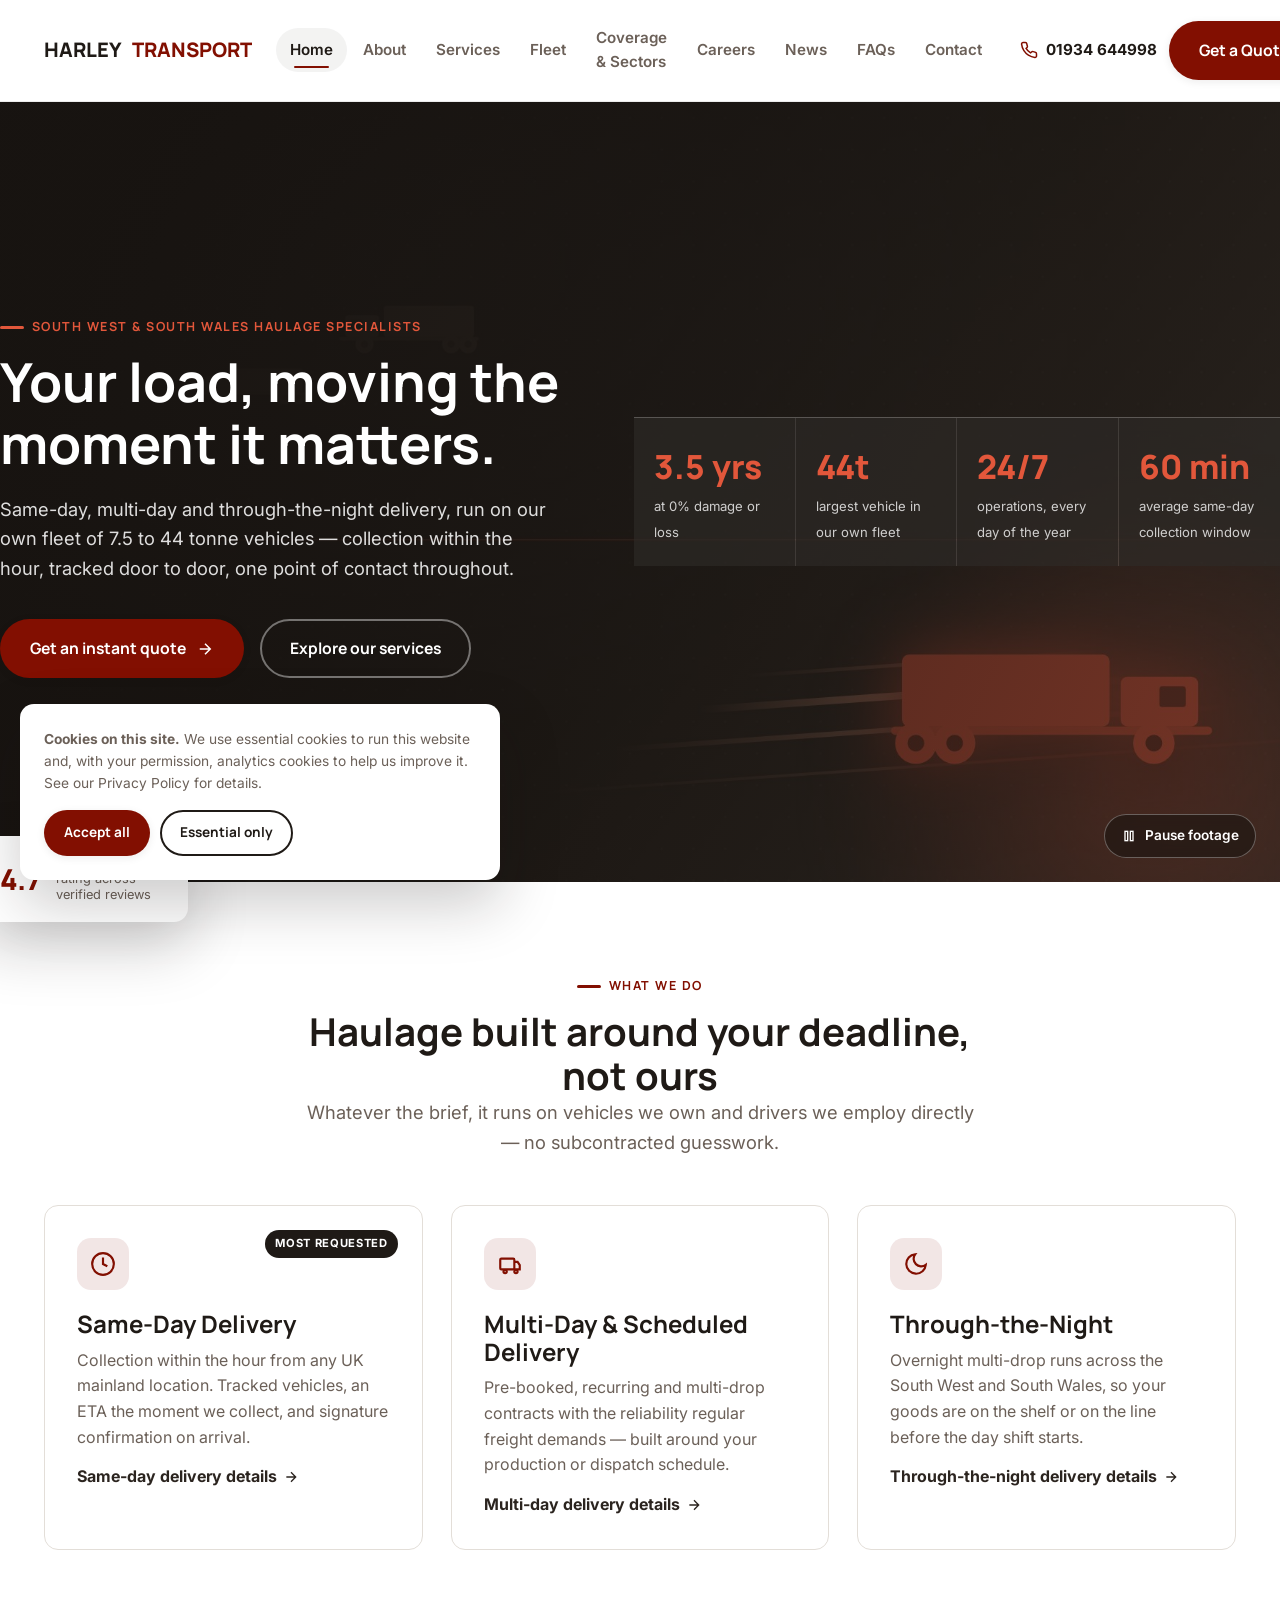
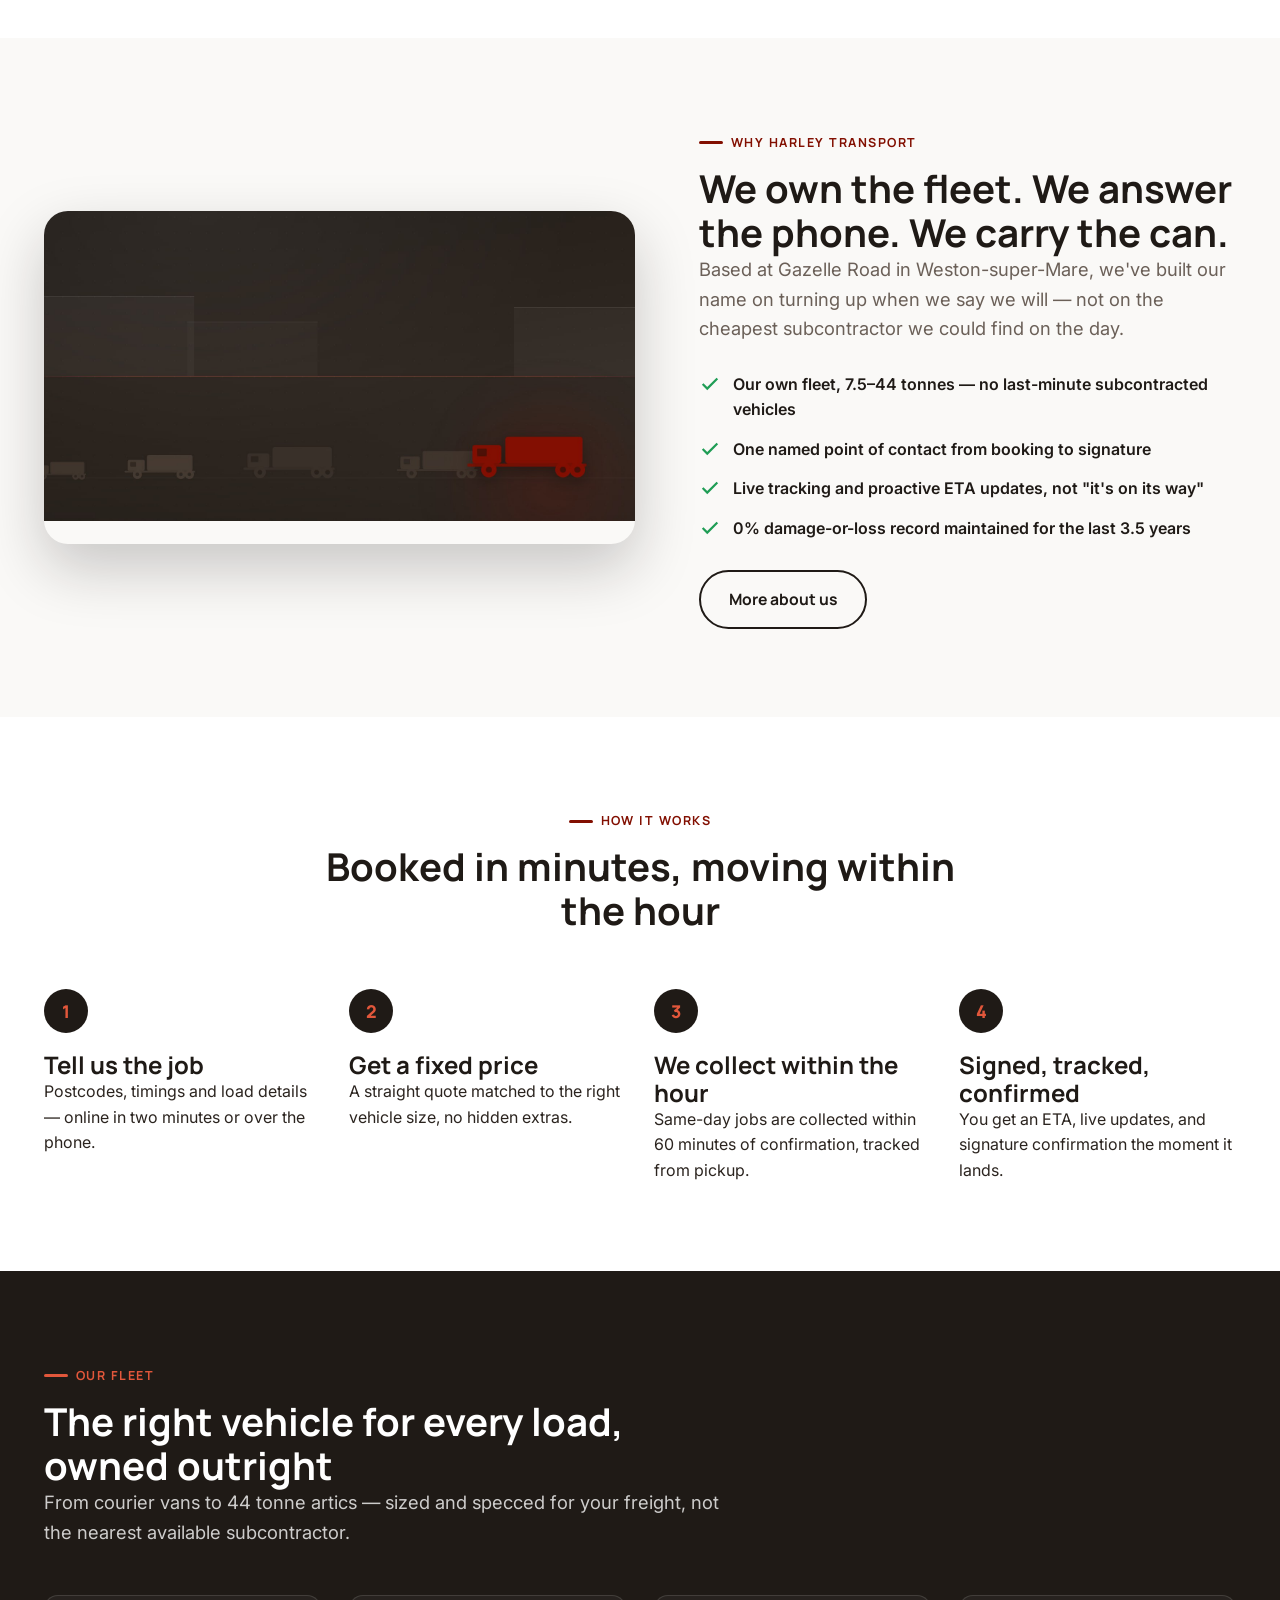
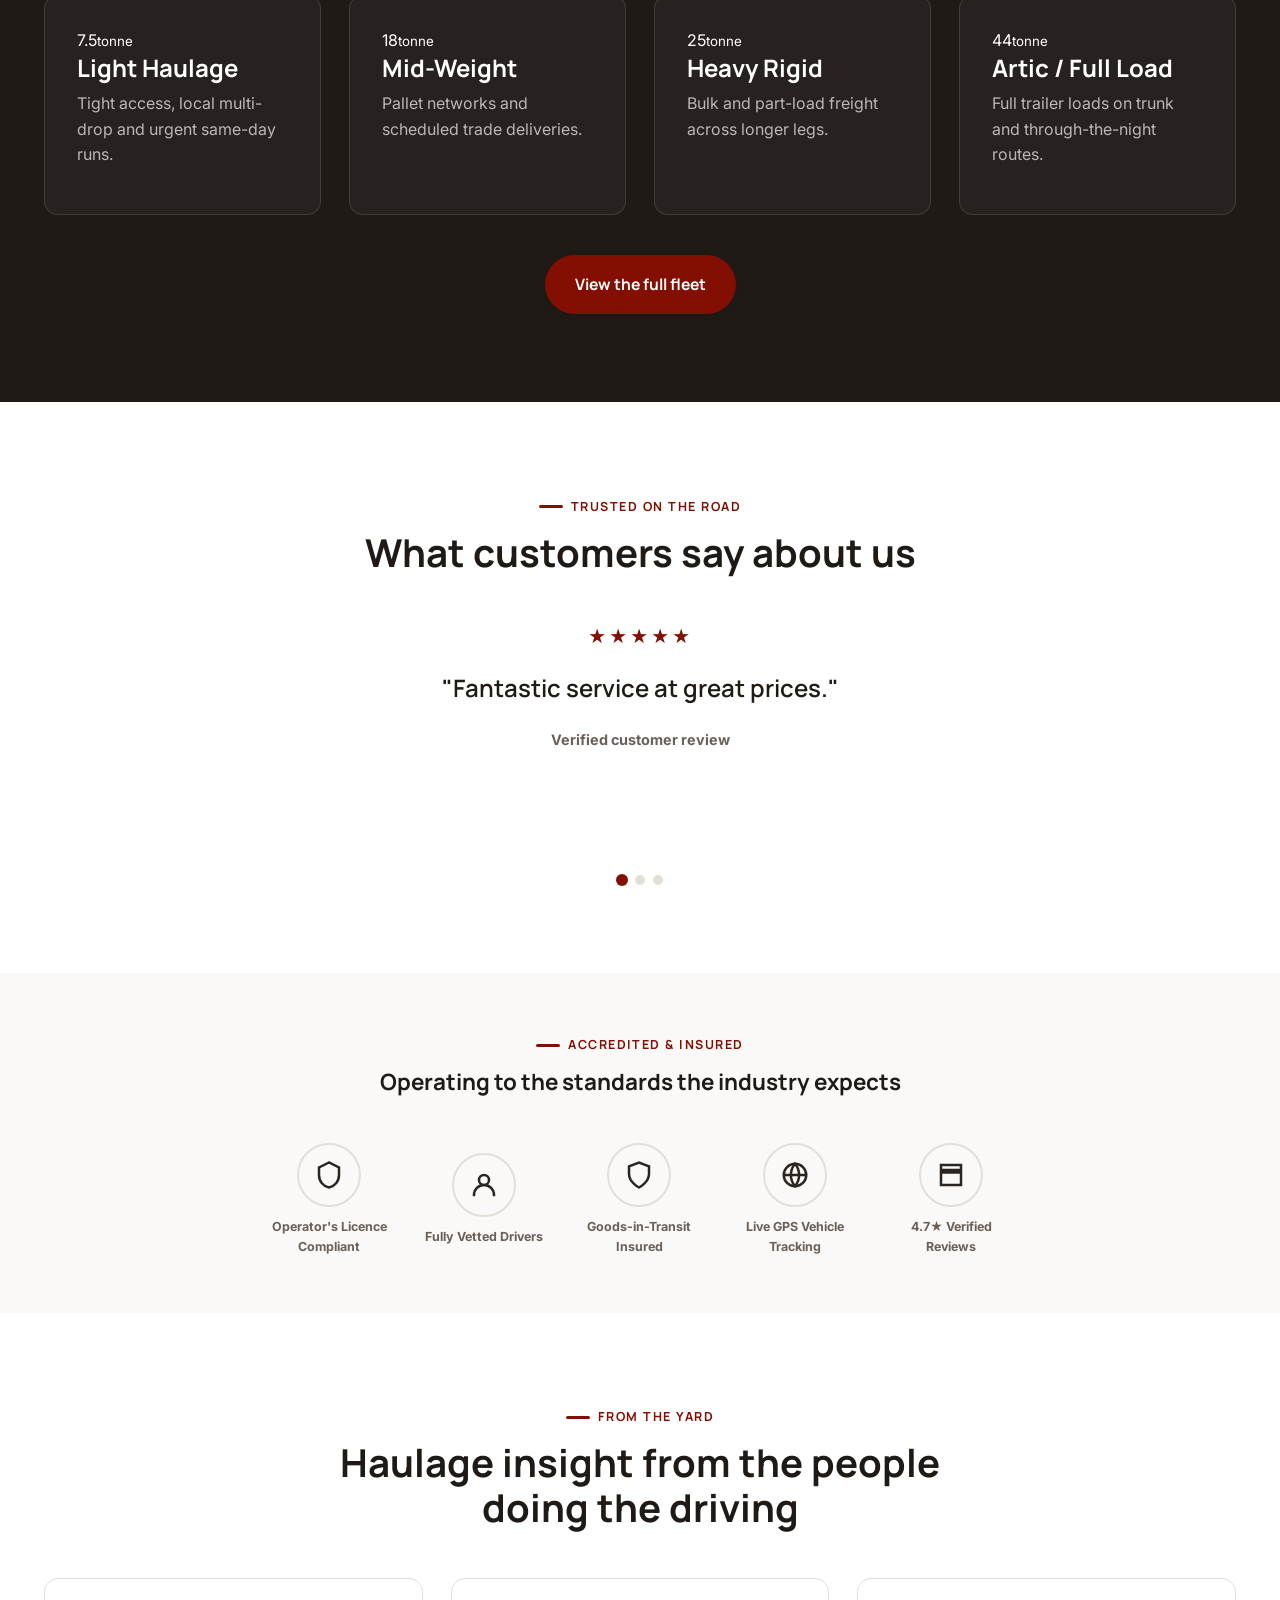
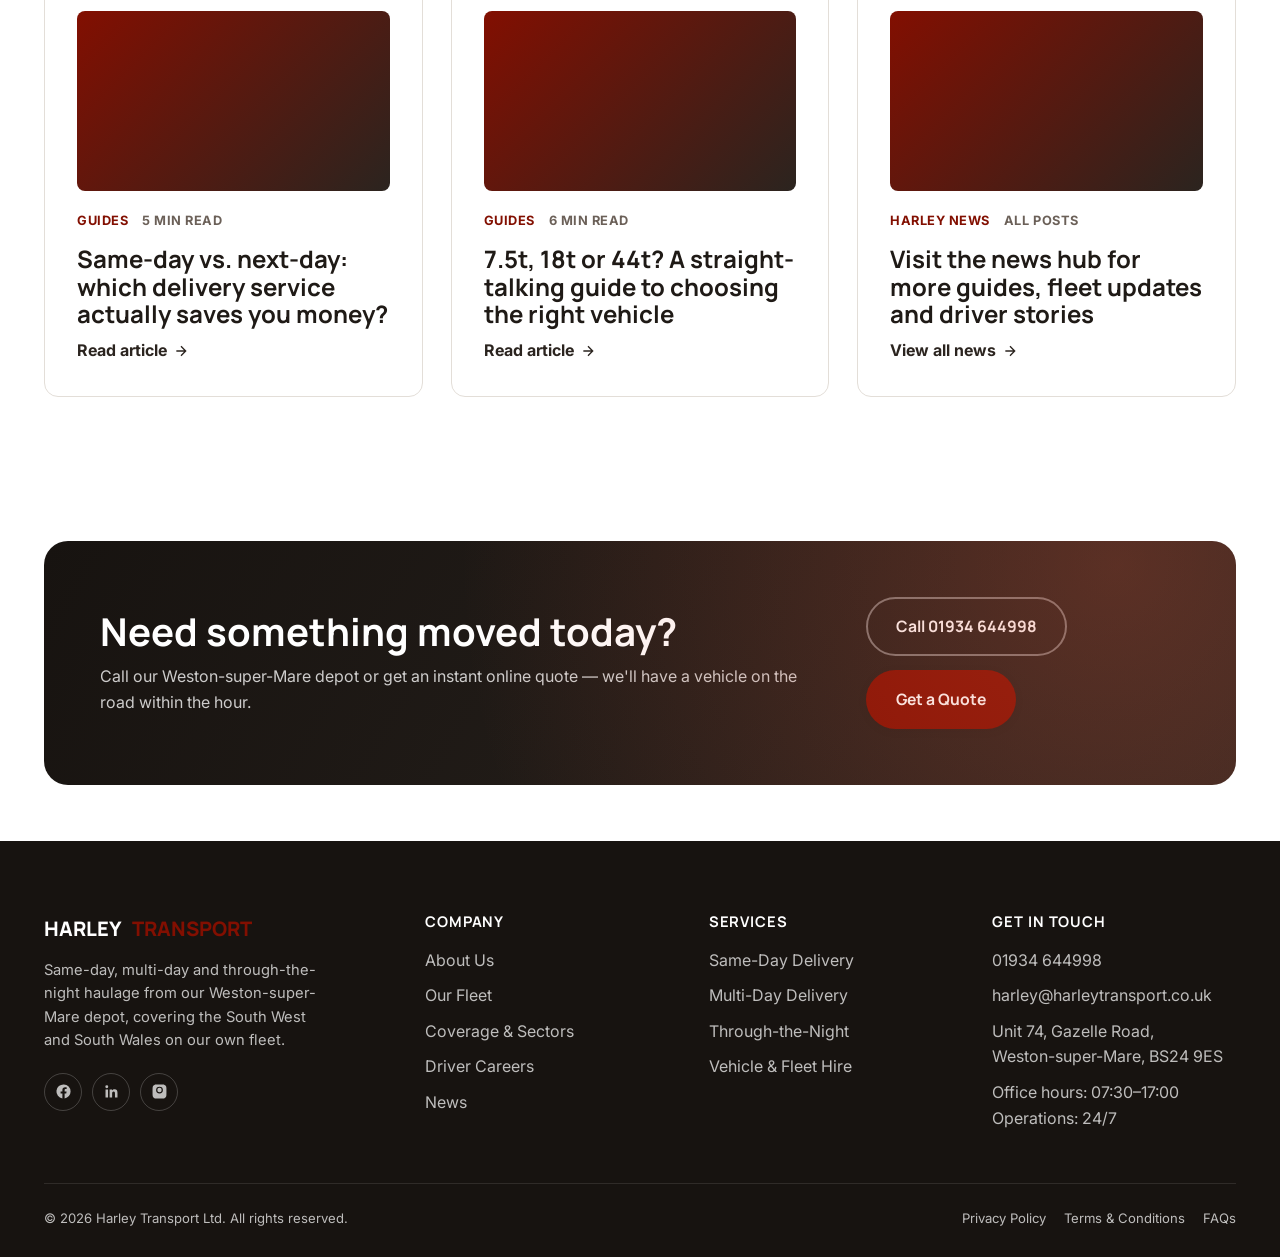
==== commit 664c66d4: "Redesign visual direction: light/clean theme with oxblood-red accent Reworks the design system per d" ====
--- a/index.html
+++ b/index.html
@@ -13,13 +13,13 @@
 <meta property="og:url" content="https://www.harleytransport.co.uk/">
 <meta property="og:image" content="https://www.harleytransport.co.uk/assets/images/og-default.jpg">
 <meta name="twitter:card" content="summary_large_image">
-<meta name="theme-color" content="#0b1e33">
+<meta name="theme-color" content="#1f1a16">
 <link rel="icon" href="assets/images/favicon.ico" sizes="any">
 <link rel="apple-touch-icon" href="assets/images/apple-touch-icon.png">
 <link rel="manifest" href="site.webmanifest">
 <link rel="preconnect" href="https://fonts.googleapis.com">
 <link rel="preconnect" href="https://fonts.gstatic.com" crossorigin>
-<link href="https://fonts.googleapis.com/css2?family=Inter:wght@400;500;600;700;800&family=Sora:wght@600;700;800&display=swap" rel="stylesheet">
+<link href="https://fonts.googleapis.com/css2?family=Inter:wght@400;500;600;700;800&family=Manrope:wght@600;700;800&display=swap" rel="stylesheet">
 <link rel="stylesheet" href="assets/css/style.css">
 <script type="application/ld+json">
 {
--- a/assets/css/style.css
+++ b/assets/css/style.css
@@ -4,25 +4,26 @@
 
 :root {
   /* Brand colours */
-  --navy-950: #061626;
-  --navy-900: #0b1e33;
-  --navy-800: #122c48;
-  --navy-700: #1b3f63;
-  --navy-600: #2b587f;
-  --amber-500: #ff7a1a;
-  --amber-600: #e6650a;
-  --amber-400: #ffa057;
+  --navy-950: #171310;
+  --navy-900: #1f1a16;
+  --navy-800: #2b241f;
+  --navy-700: #3c332c;
+  --navy-600: #52453b;
+  --red-900: #5c0a00;
+  --red-600: #820f01;
+  --red-500: #a8220c;
+  --red-400: #e2573b;
   --white: #ffffff;
-  --off-white: #f7f8fa;
-  --grey-100: #eef1f4;
-  --grey-200: #dde2e7;
-  --grey-400: #9aa5b1;
-  --grey-600: #5b6672;
-  --grey-800: #2b3440;
+  --off-white: #faf9f7;
+  --grey-100: #f1efec;
+  --grey-200: #e3ded8;
+  --grey-400: #a89d92;
+  --grey-600: #6b6058;
+  --grey-800: #2b241f;
   --success: #1f9d55;
 
   /* Typography */
-  --font-head: "Sora", "Segoe UI", Arial, sans-serif;
+  --font-head: "Manrope", "Segoe UI", Arial, sans-serif;
   --font-body: "Inter", "Segoe UI", Arial, sans-serif;
 
   /* Layout */
@@ -30,9 +31,9 @@
   --radius-sm: 8px;
   --radius-md: 14px;
   --radius-lg: 24px;
-  --shadow-sm: 0 2px 8px rgba(6, 22, 38, 0.08);
-  --shadow-md: 0 12px 32px rgba(6, 22, 38, 0.14);
-  --shadow-lg: 0 24px 60px rgba(6, 22, 38, 0.22);
+  --shadow-sm: 0 2px 8px rgba(23, 19, 16, 0.08);
+  --shadow-md: 0 12px 32px rgba(23, 19, 16, 0.14);
+  --shadow-lg: 0 24px 60px rgba(23, 19, 16, 0.22);
   --ease: cubic-bezier(0.22, 1, 0.36, 1);
 }
 
@@ -76,8 +77,8 @@
   position: absolute;
   left: -999px;
   top: 0;
-  background: var(--amber-500);
-  color: var(--navy-950);
+  background: var(--red-600);
+  color: var(--white);
   padding: 10px 16px;
   z-index: 1000;
   font-weight: 700;
@@ -86,7 +87,7 @@
 .skip-link:focus { left: 0; }
 
 :focus-visible {
-  outline: 3px solid var(--amber-500);
+  outline: 3px solid var(--red-500);
   outline-offset: 2px;
 }
 
@@ -114,16 +115,17 @@
   text-transform: uppercase;
   letter-spacing: 0.12em;
   font-size: 0.78rem;
-  color: var(--amber-600);
+  color: var(--red-600);
   margin-bottom: 14px;
 }
 .eyebrow::before {
   content: "";
   width: 24px; height: 3px;
-  background: var(--amber-500);
+  background: var(--red-600);
   border-radius: 2px;
 }
-.bg-navy .eyebrow { color: var(--amber-400); }
+.bg-navy .eyebrow { color: var(--red-400); }
+.bg-navy .eyebrow::before { background: var(--red-400); }
 
 .section-head { max-width: 680px; margin-bottom: 48px; }
 .section-head.center { margin-inline: auto; text-align: center; }
@@ -143,8 +145,8 @@
   white-space: nowrap;
 }
 .btn:hover { transform: translateY(-2px); }
-.btn-primary { background: var(--amber-500); color: var(--navy-950); box-shadow: var(--shadow-sm); }
-.btn-primary:hover { background: var(--amber-600); box-shadow: var(--shadow-md); }
+.btn-primary { background: var(--red-600); color: var(--white); box-shadow: var(--shadow-sm); }
+.btn-primary:hover { background: var(--red-900); box-shadow: var(--shadow-md); }
 .btn-ghost { background: transparent; border-color: rgba(255,255,255,0.4); color: var(--white); }
 .btn-ghost:hover { background: rgba(255,255,255,0.12); border-color: var(--white); }
 .btn-outline { background: transparent; border-color: var(--navy-900); color: var(--navy-900); }
@@ -159,11 +161,12 @@
   position: sticky;
   top: 0;
   z-index: 500;
-  background: rgba(11, 30, 51, 0.92);
+  background: rgba(255, 255, 255, 0.9);
   backdrop-filter: blur(10px);
-  border-bottom: 1px solid rgba(255,255,255,0.08);
-  transition: padding 0.3s var(--ease);
-}
+  border-bottom: 1px solid rgba(23, 19, 16, 0.08);
+  transition: padding 0.3s var(--ease), box-shadow 0.3s var(--ease);
+}
+.site-header.is-scrolled { box-shadow: var(--shadow-sm); }
 .header-inner {
   display: flex;
   align-items: center;
@@ -182,15 +185,15 @@
   font-family: var(--font-head);
   font-weight: 800;
   font-size: 1.25rem;
-  color: var(--white);
+  color: var(--navy-900);
   flex-shrink: 0;
 }
-.brand .brand-mark { color: var(--amber-500); }
+.brand .brand-mark { color: var(--red-600); }
 .brand img { height: 38px; width: auto; }
 
 .main-nav { display: flex; align-items: center; gap: 2px; }
 .main-nav a {
-  color: rgba(255,255,255,0.86);
+  color: var(--grey-600);
   font-weight: 600;
   font-size: 0.95rem;
   padding: 10px 14px;
@@ -198,12 +201,12 @@
   position: relative;
   transition: color 0.2s, background 0.2s;
 }
-.main-nav a:hover, .main-nav a.active { color: var(--white); background: rgba(255,255,255,0.08); }
+.main-nav a:hover, .main-nav a.active { color: var(--navy-900); background: rgba(23, 19, 16, 0.05); }
 .main-nav a.active::after {
   content: "";
   position: absolute;
   bottom: 4px; left: 18px; right: 18px;
-  height: 2px; background: var(--amber-500); border-radius: 2px;
+  height: 2px; background: var(--red-600); border-radius: 2px;
 }
 
 .header-cta { display: flex; align-items: center; gap: 12px; flex-shrink: 0; }
@@ -211,15 +214,15 @@
   display: none;
   align-items: center;
   gap: 8px;
-  color: var(--white);
+  color: var(--navy-900);
   font-weight: 700;
   font-size: 0.95rem;
 }
-.header-cta .phone-link svg { width: 18px; height: 18px; color: var(--amber-500); }
+.header-cta .phone-link svg { width: 18px; height: 18px; color: var(--red-600); }
 
 .nav-toggle {
   display: none;
-  background: none; border: none; color: var(--white);
+  background: none; border: none; color: var(--navy-900);
   width: 40px; height: 40px;
   flex-direction: column; justify-content: center; gap: 5px;
 }
@@ -228,16 +231,17 @@
 @media (max-width: 960px) {
   .main-nav {
     position: fixed; inset: 72px 0 0 0;
-    background: var(--navy-900);
+    background: var(--white);
     flex-direction: column; align-items: stretch;
     padding: 18px 24px; gap: 4px;
     transform: translateY(-12px);
     opacity: 0; visibility: hidden;
     transition: opacity 0.25s var(--ease), transform 0.25s var(--ease), visibility 0.25s;
     overflow-y: auto;
+    box-shadow: var(--shadow-md);
   }
   .main-nav.is-open { opacity: 1; visibility: visible; transform: translateY(0); }
-  .main-nav a { padding: 14px 10px; border-bottom: 1px solid rgba(255,255,255,0.08); border-radius: 0; }
+  .main-nav a { padding: 14px 10px; border-bottom: 1px solid var(--grey-200); border-radius: 0; }
   .nav-toggle { display: flex; }
   .header-cta .btn-primary { padding: 10px 16px; font-size: 0.88rem; }
 }
@@ -264,10 +268,11 @@
 .hero-media::after {
   content: "";
   position: absolute; inset: 0;
-  background: linear-gradient(115deg, rgba(6,22,38,0.94) 10%, rgba(6,22,38,0.75) 45%, rgba(11,30,51,0.55) 100%);
+  background: linear-gradient(115deg, rgba(23,19,16,0.94) 10%, rgba(23,19,16,0.75) 45%, rgba(31,26,22,0.55) 100%);
 }
 .hero-content { position: relative; z-index: 2; padding: 160px 0 110px; max-width: 720px; }
-.hero-content .eyebrow { color: var(--amber-400); }
+.hero-content .eyebrow { color: var(--red-400); }
+.hero-content .eyebrow::before { background: var(--red-400); }
 .hero-content h1 { color: var(--white); margin-bottom: 20px; }
 .hero-content p.lead { color: rgba(255,255,255,0.86); margin-bottom: 36px; max-width: 560px; }
 .hero-actions { display: flex; gap: 16px; flex-wrap: wrap; margin-bottom: 44px; }
@@ -275,7 +280,7 @@
 .hero-video-toggle {
   position: absolute; z-index: 2; right: 24px; bottom: 24px;
   display: flex; align-items: center; gap: 8px;
-  background: rgba(6,22,38,0.55);
+  background: rgba(23,19,16,0.55);
   border: 1px solid rgba(255,255,255,0.3);
   color: var(--white);
   padding: 10px 16px;
@@ -294,7 +299,7 @@
   border-top: 1px solid rgba(255,255,255,0.14);
 }
 .hero-stats .stat {
-  background: rgba(6, 22, 38, 0.55);
+  background: rgba(23, 19, 16, 0.55);
   padding: 22px 20px;
   text-align: left;
 }
@@ -302,7 +307,7 @@
   font-family: var(--font-head);
   font-size: clamp(1.6rem, 2.6vw, 2.2rem);
   font-weight: 800;
-  color: var(--amber-500);
+  color: var(--red-400);
   display: block;
 }
 .hero-stats .stat .label { font-size: 0.82rem; color: rgba(255,255,255,0.78); }
@@ -324,14 +329,15 @@
 .page-header::before {
   content: "";
   position: absolute; inset: 0;
-  background-image: radial-gradient(circle at 85% 20%, rgba(255,122,26,0.18), transparent 55%);
-}
-.page-header .eyebrow { color: var(--amber-400); }
+  background-image: radial-gradient(circle at 85% 20%, rgba(226,87,59,0.2), transparent 55%);
+}
+.page-header .eyebrow { color: var(--red-400); }
+.page-header .eyebrow::before { background: var(--red-400); }
 .page-header h1 { color: var(--white); margin-bottom: 14px; max-width: 760px; }
 .page-header p.lead { color: rgba(255,255,255,0.82); max-width: 640px; }
 .breadcrumbs { display: flex; gap: 8px; font-size: 0.85rem; color: rgba(255,255,255,0.6); margin-bottom: 18px; flex-wrap: wrap; }
 .breadcrumbs a { color: rgba(255,255,255,0.78); }
-.breadcrumbs a:hover { color: var(--amber-400); }
+.breadcrumbs a:hover { color: var(--red-400); }
 .breadcrumbs span[aria-hidden] { color: rgba(255,255,255,0.4); }
 
 /* ==========================================================================
@@ -355,8 +361,8 @@
 .card .icon-badge {
   width: 52px; height: 52px;
   border-radius: 14px;
-  background: rgba(255,122,26,0.12);
-  color: var(--amber-600);
+  background: rgba(130,15,1,0.1);
+  color: var(--red-600);
   display: flex; align-items: center; justify-content: center;
   margin-bottom: 20px;
 }
@@ -409,7 +415,7 @@
   border: 1px solid var(--grey-200); border-radius: 999px;
   padding: 10px 20px; transition: all 0.25s var(--ease);
 }
-.fleet-filter:hover { border-color: var(--amber-500); color: var(--amber-600); }
+.fleet-filter:hover { border-color: var(--red-600); color: var(--red-600); }
 .fleet-filter.is-active { background: var(--navy-900); color: var(--white); border-color: var(--navy-900); }
 .fleet-card.is-hidden {
   display: none;
@@ -423,7 +429,7 @@
   counter-increment: step;
   font-family: var(--font-head); font-weight: 800; font-size: 1.1rem;
   width: 44px; height: 44px; border-radius: 50%;
-  background: var(--navy-900); color: var(--amber-500);
+  background: var(--navy-900); color: var(--red-400);
   display: flex; align-items: center; justify-content: center;
   margin-bottom: 18px;
 }
@@ -458,7 +464,7 @@
   padding: 18px 22px;
   display: flex; align-items: center; gap: 14px;
 }
-.stat-pop .num { font-family: var(--font-head); font-size: 1.8rem; font-weight: 800; color: var(--amber-600); }
+.stat-pop .num { font-family: var(--font-head); font-size: 1.8rem; font-weight: 800; color: var(--red-600); }
 .stat-pop .label { font-size: 0.8rem; color: var(--grey-600); max-width: 110px; line-height: 1.3; }
 
 /* ---- Checklist ---- */
@@ -477,7 +483,7 @@
   text-align: center;
 }
 .testimonial-slide.is-active { opacity: 1; visibility: visible; position: relative; }
-.testimonial-slide .stars { color: var(--amber-500); font-size: 1.1rem; margin-bottom: 18px; letter-spacing: 3px; }
+.testimonial-slide .stars { color: var(--red-600); font-size: 1.1rem; margin-bottom: 18px; letter-spacing: 3px; }
 .testimonial-slide blockquote { font-family: var(--font-head); font-size: clamp(1.15rem, 2vw, 1.5rem); font-weight: 600; color: var(--navy-900); margin-bottom: 20px; }
 .testimonial-slide cite { font-style: normal; font-weight: 700; color: var(--grey-600); font-size: 0.9rem; }
 .testimonial-dots { display: flex; justify-content: center; gap: 8px; margin-top: 32px; }
@@ -486,7 +492,7 @@
   background: var(--grey-200); border: none; padding: 0;
   transition: background 0.2s, transform 0.2s;
 }
-.testimonial-dots button.is-active { background: var(--amber-500); transform: scale(1.2); }
+.testimonial-dots button.is-active { background: var(--red-600); transform: scale(1.2); }
 
 /* ---- Logo strip ---- */
 .accred-strip { display: flex; flex-wrap: wrap; justify-content: center; gap: 36px; align-items: center; }
@@ -505,14 +511,14 @@
 .coverage-pin { position: absolute; }
 .coverage-pin .dot {
   width: 14px; height: 14px; border-radius: 50%;
-  background: var(--amber-500); border: 3px solid var(--navy-950);
-  box-shadow: 0 0 0 0 rgba(255,122,26,0.6);
+  background: var(--red-400); border: 3px solid var(--navy-950);
+  box-shadow: 0 0 0 0 rgba(226,87,59,0.6);
   animation: pulse 2.4s infinite;
 }
 @keyframes pulse {
-  0% { box-shadow: 0 0 0 0 rgba(255,122,26,0.55); }
-  70% { box-shadow: 0 0 0 14px rgba(255,122,26,0); }
-  100% { box-shadow: 0 0 0 0 rgba(255,122,26,0); }
+  0% { box-shadow: 0 0 0 0 rgba(226,87,59,0.55); }
+  70% { box-shadow: 0 0 0 14px rgba(226,87,59,0); }
+  100% { box-shadow: 0 0 0 0 rgba(226,87,59,0); }
 }
 
 /* ==========================================================================
@@ -530,8 +536,8 @@
   transition: border-color 0.2s, box-shadow 0.2s;
 }
 .form-field input:focus, .form-field select:focus, .form-field textarea:focus {
-  border-color: var(--amber-500);
-  box-shadow: 0 0 0 4px rgba(255,122,26,0.12);
+  border-color: var(--red-600);
+  box-shadow: 0 0 0 4px rgba(168,34,12,0.14);
   outline: none;
 }
 .form-field textarea { resize: vertical; min-height: 110px; }
@@ -549,14 +555,14 @@
   color: var(--grey-600); cursor: pointer; transition: all 0.2s;
 }
 .radio-tile input:checked + label {
-  border-color: var(--amber-500); background: rgba(255,122,26,0.08); color: var(--navy-900);
+  border-color: var(--red-600); background: rgba(130,15,1,0.07); color: var(--navy-900);
 }
 .radio-tile label .t-num { font-family: var(--font-head); font-size: 1.1rem; color: var(--navy-900); }
 
 /* Quote form steps */
 .quote-progress { display: flex; gap: 8px; margin-bottom: 36px; }
 .quote-progress .bar { flex: 1; height: 6px; border-radius: 4px; background: var(--grey-200); overflow: hidden; }
-.quote-progress .bar span { display: block; height: 100%; width: 0%; background: var(--amber-500); transition: width 0.4s var(--ease); }
+.quote-progress .bar span { display: block; height: 100%; width: 0%; background: var(--red-600); transition: width 0.4s var(--ease); }
 .quote-progress .bar.is-done span, .quote-progress .bar.is-active span { width: 100%; }
 .quote-step { display: none; }
 .quote-step.is-active { display: block; animation: fadeUp 0.4s var(--ease); }
@@ -577,7 +583,7 @@
   background: none; border: none; text-align: left;
   padding: 20px 24px; font-family: var(--font-head); font-weight: 700; font-size: 1.02rem; color: var(--navy-900);
 }
-.faq-item .faq-q .chev { width: 20px; height: 20px; flex-shrink: 0; transition: transform 0.3s var(--ease); color: var(--amber-600); }
+.faq-item .faq-q .chev { width: 20px; height: 20px; flex-shrink: 0; transition: transform 0.3s var(--ease); color: var(--red-600); }
 .faq-item[open] .faq-q .chev, .faq-item.is-open .faq-q .chev { transform: rotate(180deg); }
 .faq-a { padding: 0 24px; max-height: 0; overflow: hidden; transition: max-height 0.3s var(--ease), padding 0.3s var(--ease); color: var(--grey-600); }
 .faq-item.is-open .faq-a { padding: 0 24px 22px; }
@@ -586,16 +592,16 @@
    News / blog
    ========================================================================== */
 .post-card { display: flex; flex-direction: column; }
-.post-card .post-media { height: 180px; border-radius: var(--radius-sm); background: linear-gradient(135deg, var(--amber-500), var(--navy-800)); margin-bottom: 20px; }
+.post-card .post-media { height: 180px; border-radius: var(--radius-sm); background: linear-gradient(135deg, var(--red-600), var(--navy-800)); margin-bottom: 20px; }
 .post-meta { display: flex; gap: 14px; font-size: 0.8rem; color: var(--grey-400); font-weight: 700; margin-bottom: 10px; text-transform: uppercase; letter-spacing: 0.04em; }
-.post-meta .cat { color: var(--amber-600); }
+.post-meta .cat { color: var(--red-600); }
 
 .article-body { max-width: 720px; margin: 0 auto; }
 .article-body h2 { margin-top: 44px; margin-bottom: 16px; }
 .article-body p { margin-bottom: 20px; color: var(--grey-800); }
 .article-body ul { margin-bottom: 20px; display: grid; gap: 10px; }
 .article-body ul li { padding-left: 22px; position: relative; }
-.article-body ul li::before { content: ""; position: absolute; left: 0; top: 10px; width: 9px; height: 9px; border-radius: 50%; background: var(--amber-500); }
+.article-body ul li::before { content: ""; position: absolute; left: 0; top: 10px; width: 9px; height: 9px; border-radius: 50%; background: var(--red-600); }
 .article-header-media { border-radius: var(--radius-lg); overflow: hidden; margin-bottom: 40px; box-shadow: var(--shadow-md); }
 .article-header-media .post-media { height: 320px; border-radius: 0; margin-bottom: 0; }
 
@@ -623,7 +629,7 @@
   display: flex; align-items: center; justify-content: space-between; gap: 32px;
   position: relative; overflow: hidden;
 }
-.cta-band::after { content:""; position:absolute; inset:0; background: radial-gradient(circle at 90% 10%, rgba(255,122,26,0.25), transparent 60%); }
+.cta-band::after { content:""; position:absolute; inset:0; background: radial-gradient(circle at 90% 10%, rgba(226,87,59,0.28), transparent 60%); }
 .cta-band h2 { color: var(--white); margin-bottom: 10px; position: relative; }
 .cta-band p { color: rgba(255,255,255,0.78); position: relative; }
 .cta-band .cta-actions { display: flex; gap: 14px; flex-wrap: wrap; position: relative; }
@@ -638,7 +644,7 @@
   display: flex; align-items: center; justify-content: center; gap: 8px;
 }
 .sticky-mobile-cta a.call { background: var(--navy-900); color: var(--white); }
-.sticky-mobile-cta a.quote { background: var(--amber-500); color: var(--navy-950); }
+.sticky-mobile-cta a.quote { background: var(--red-600); color: var(--white); }
 .sticky-mobile-cta svg { width: 16px; height: 16px; }
 @media (max-width: 760px) { .sticky-mobile-cta { display: flex; } body { padding-bottom: 54px; } }
 
@@ -651,7 +657,7 @@
 @media (max-width: 560px) { .footer-grid { grid-template-columns: 1fr; } }
 .footer-grid h2 { color: var(--white); font-size: 0.92rem; margin-bottom: 18px; text-transform: uppercase; letter-spacing: 0.06em; }
 .footer-grid ul { display: grid; gap: 10px; }
-.footer-grid a:hover { color: var(--amber-400); }
+.footer-grid a:hover { color: var(--red-400); }
 .footer-brand .brand { color: var(--white); margin-bottom: 14px; }
 .footer-brand p { max-width: 280px; margin-bottom: 20px; font-size: 0.92rem; }
 .social-row { display: flex; gap: 10px; }
@@ -659,9 +665,9 @@
   width: 38px; height: 38px; border-radius: 50%;
   border: 1px solid rgba(255,255,255,0.2);
   display: flex; align-items: center; justify-content: center;
-  transition: background 0.2s, border-color 0.2s;
-}
-.social-row a:hover { background: var(--amber-500); border-color: var(--amber-500); color: var(--navy-950); }
+  transition: background 0.2s, border-color 0.2s, color 0.2s;
+}
+.social-row a:hover { background: var(--red-600); border-color: var(--red-600); color: var(--white); }
 .social-row svg { width: 17px; height: 17px; }
 .footer-bottom {
   border-top: 1px solid rgba(255,255,255,0.1);
@@ -728,4 +734,4 @@
    404
    ========================================================================== */
 .error-page { min-height: 70vh; display: flex; align-items: center; }
-.error-code { font-family: var(--font-head); font-size: clamp(5rem, 14vw, 9rem); font-weight: 800; color: var(--amber-500); line-height: 1; }
+.error-code { font-family: var(--font-head); font-size: clamp(5rem, 14vw, 9rem); font-weight: 800; color: var(--red-600); line-height: 1; }
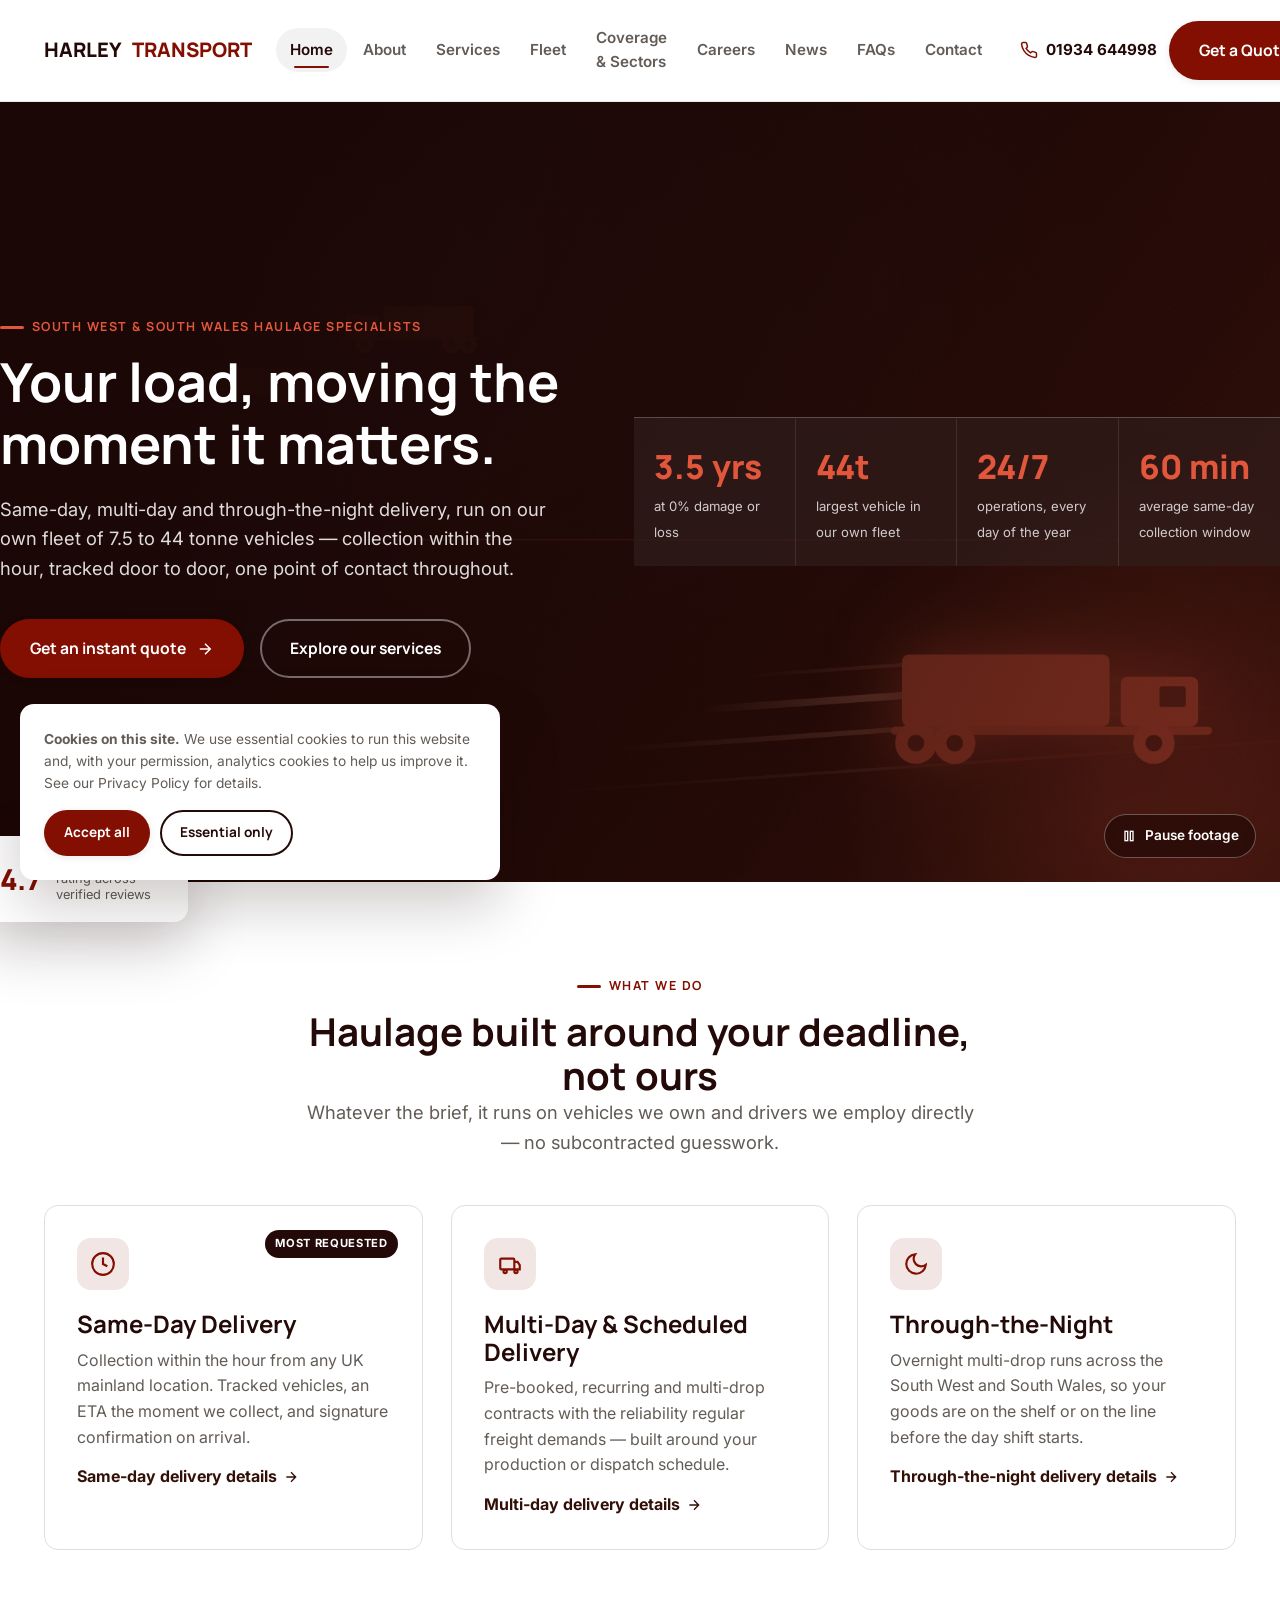
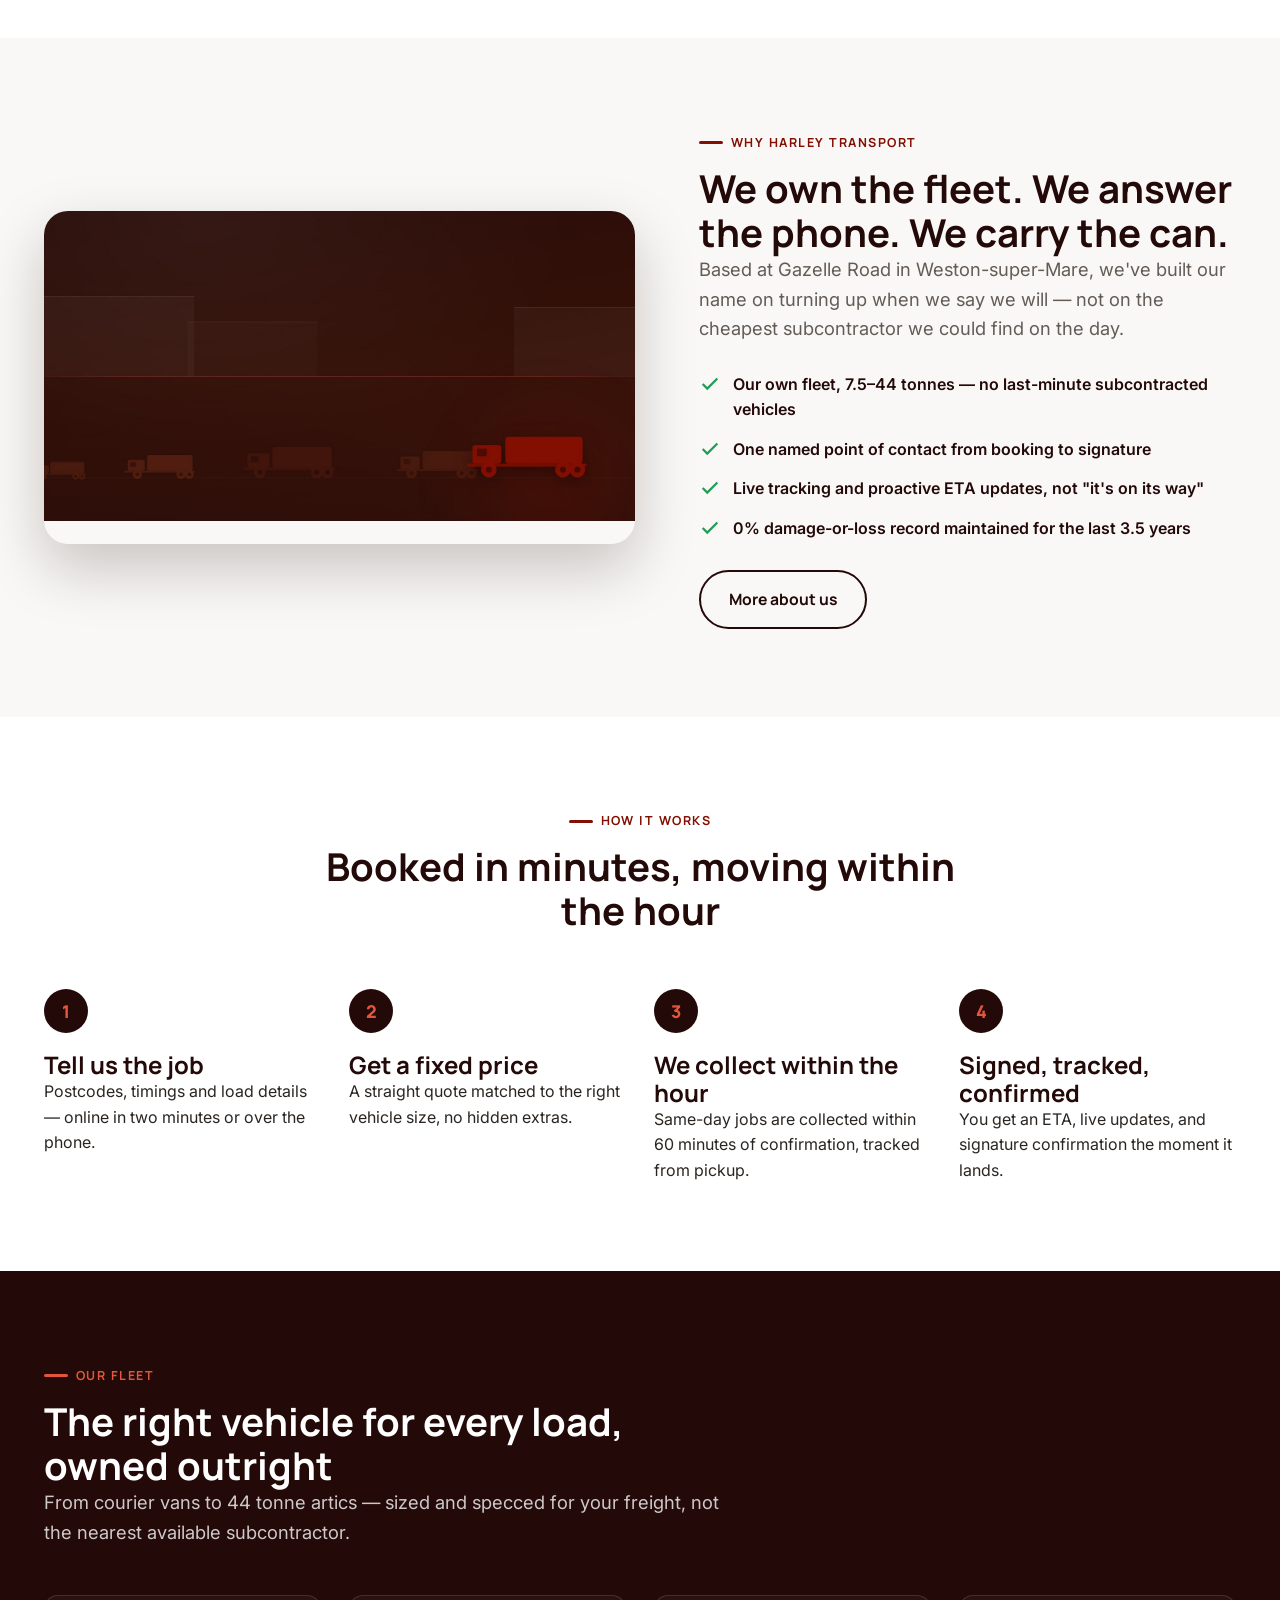
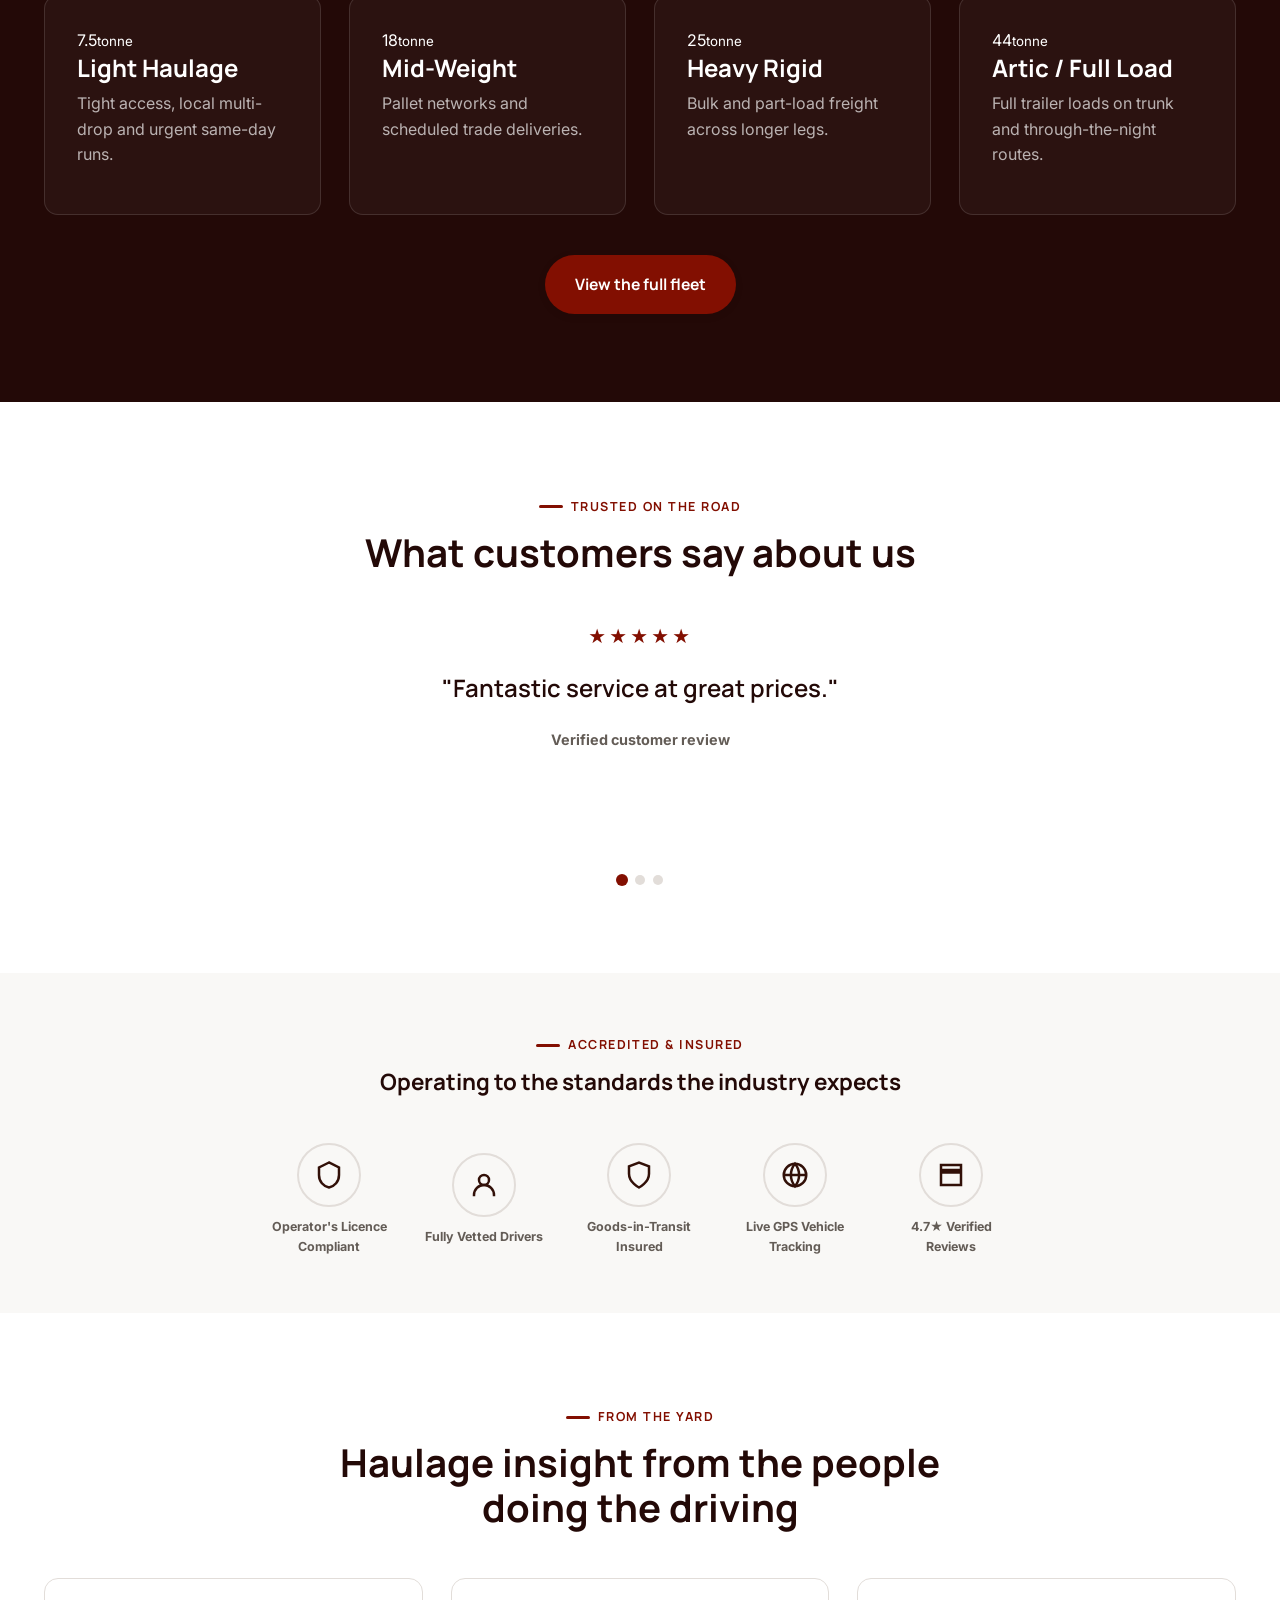
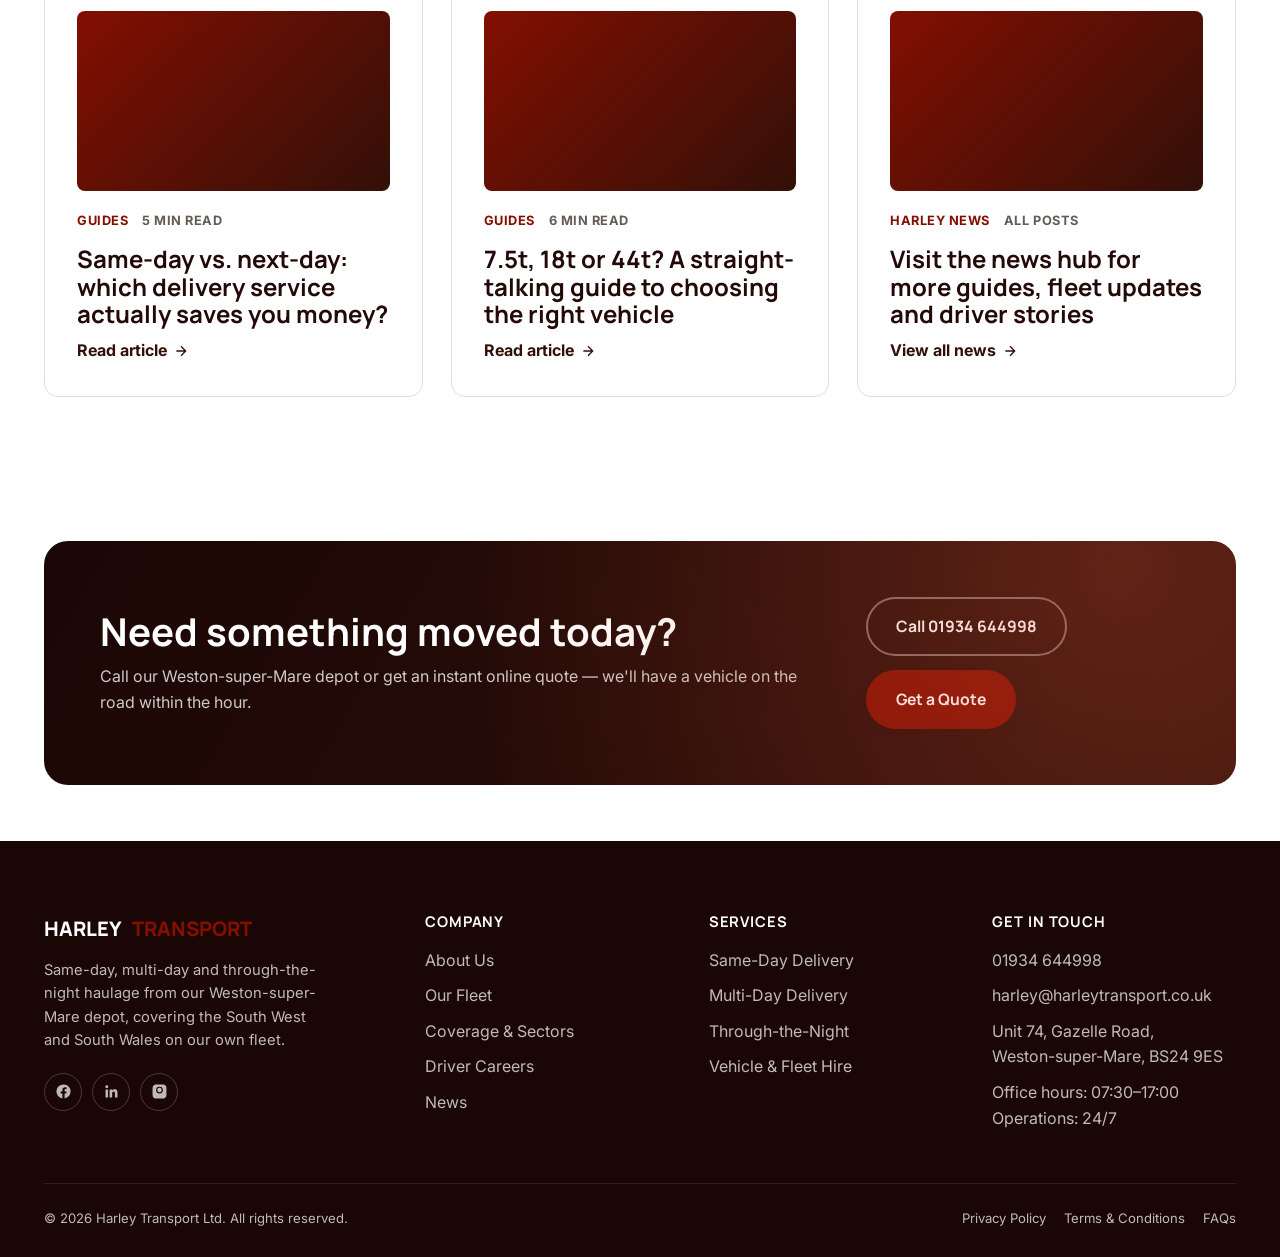
==== commit efa15ad7: "Fix dark theme reading as brown — shift ink ramp to true maroon The dark "ink" palette introduced fo" ====
--- a/index.html
+++ b/index.html
@@ -13,7 +13,7 @@
 <meta property="og:url" content="https://www.harleytransport.co.uk/">
 <meta property="og:image" content="https://www.harleytransport.co.uk/assets/images/og-default.jpg">
 <meta name="twitter:card" content="summary_large_image">
-<meta name="theme-color" content="#1f1a16">
+<meta name="theme-color" content="#230907">
 <link rel="icon" href="assets/images/favicon.ico" sizes="any">
 <link rel="apple-touch-icon" href="assets/images/apple-touch-icon.png">
 <link rel="manifest" href="site.webmanifest">
--- a/assets/css/style.css
+++ b/assets/css/style.css
@@ -4,22 +4,22 @@
 
 :root {
   /* Brand colours */
-  --navy-950: #171310;
-  --navy-900: #1f1a16;
-  --navy-800: #2b241f;
-  --navy-700: #3c332c;
-  --navy-600: #52453b;
+  --navy-950: #1a0705;
+  --navy-900: #230907;
+  --navy-800: #321008;
+  --navy-700: #45170d;
+  --navy-600: #5e2414;
   --red-900: #5c0a00;
   --red-600: #820f01;
   --red-500: #a8220c;
   --red-400: #e2573b;
   --white: #ffffff;
-  --off-white: #faf9f7;
-  --grey-100: #f1efec;
-  --grey-200: #e3ded8;
-  --grey-400: #a89d92;
-  --grey-600: #6b6058;
-  --grey-800: #2b241f;
+  --off-white: #f9f8f6;
+  --grey-100: #f1efed;
+  --grey-200: #e2ddd9;
+  --grey-400: #a39d97;
+  --grey-600: #635c56;
+  --grey-800: #2a2521;
   --success: #1f9d55;
 
   /* Typography */
@@ -31,9 +31,9 @@
   --radius-sm: 8px;
   --radius-md: 14px;
   --radius-lg: 24px;
-  --shadow-sm: 0 2px 8px rgba(23, 19, 16, 0.08);
-  --shadow-md: 0 12px 32px rgba(23, 19, 16, 0.14);
-  --shadow-lg: 0 24px 60px rgba(23, 19, 16, 0.22);
+  --shadow-sm: 0 2px 8px rgba(26, 7, 5, 0.08);
+  --shadow-md: 0 12px 32px rgba(26, 7, 5, 0.14);
+  --shadow-lg: 0 24px 60px rgba(26, 7, 5, 0.22);
   --ease: cubic-bezier(0.22, 1, 0.36, 1);
 }
 
@@ -163,7 +163,7 @@
   z-index: 500;
   background: rgba(255, 255, 255, 0.9);
   backdrop-filter: blur(10px);
-  border-bottom: 1px solid rgba(23, 19, 16, 0.08);
+  border-bottom: 1px solid rgba(26, 7, 5, 0.08);
   transition: padding 0.3s var(--ease), box-shadow 0.3s var(--ease);
 }
 .site-header.is-scrolled { box-shadow: var(--shadow-sm); }
@@ -201,7 +201,7 @@
   position: relative;
   transition: color 0.2s, background 0.2s;
 }
-.main-nav a:hover, .main-nav a.active { color: var(--navy-900); background: rgba(23, 19, 16, 0.05); }
+.main-nav a:hover, .main-nav a.active { color: var(--navy-900); background: rgba(26, 7, 5, 0.05); }
 .main-nav a.active::after {
   content: "";
   position: absolute;
@@ -268,7 +268,7 @@
 .hero-media::after {
   content: "";
   position: absolute; inset: 0;
-  background: linear-gradient(115deg, rgba(23,19,16,0.94) 10%, rgba(23,19,16,0.75) 45%, rgba(31,26,22,0.55) 100%);
+  background: linear-gradient(115deg, rgba(26,7,5,0.94) 10%, rgba(26,7,5,0.75) 45%, rgba(35,9,7,0.55) 100%);
 }
 .hero-content { position: relative; z-index: 2; padding: 160px 0 110px; max-width: 720px; }
 .hero-content .eyebrow { color: var(--red-400); }
@@ -280,7 +280,7 @@
 .hero-video-toggle {
   position: absolute; z-index: 2; right: 24px; bottom: 24px;
   display: flex; align-items: center; gap: 8px;
-  background: rgba(23,19,16,0.55);
+  background: rgba(26,7,5,0.55);
   border: 1px solid rgba(255,255,255,0.3);
   color: var(--white);
   padding: 10px 16px;
@@ -299,7 +299,7 @@
   border-top: 1px solid rgba(255,255,255,0.14);
 }
 .hero-stats .stat {
-  background: rgba(23, 19, 16, 0.55);
+  background: rgba(26, 7, 5, 0.55);
   padding: 22px 20px;
   text-align: left;
 }
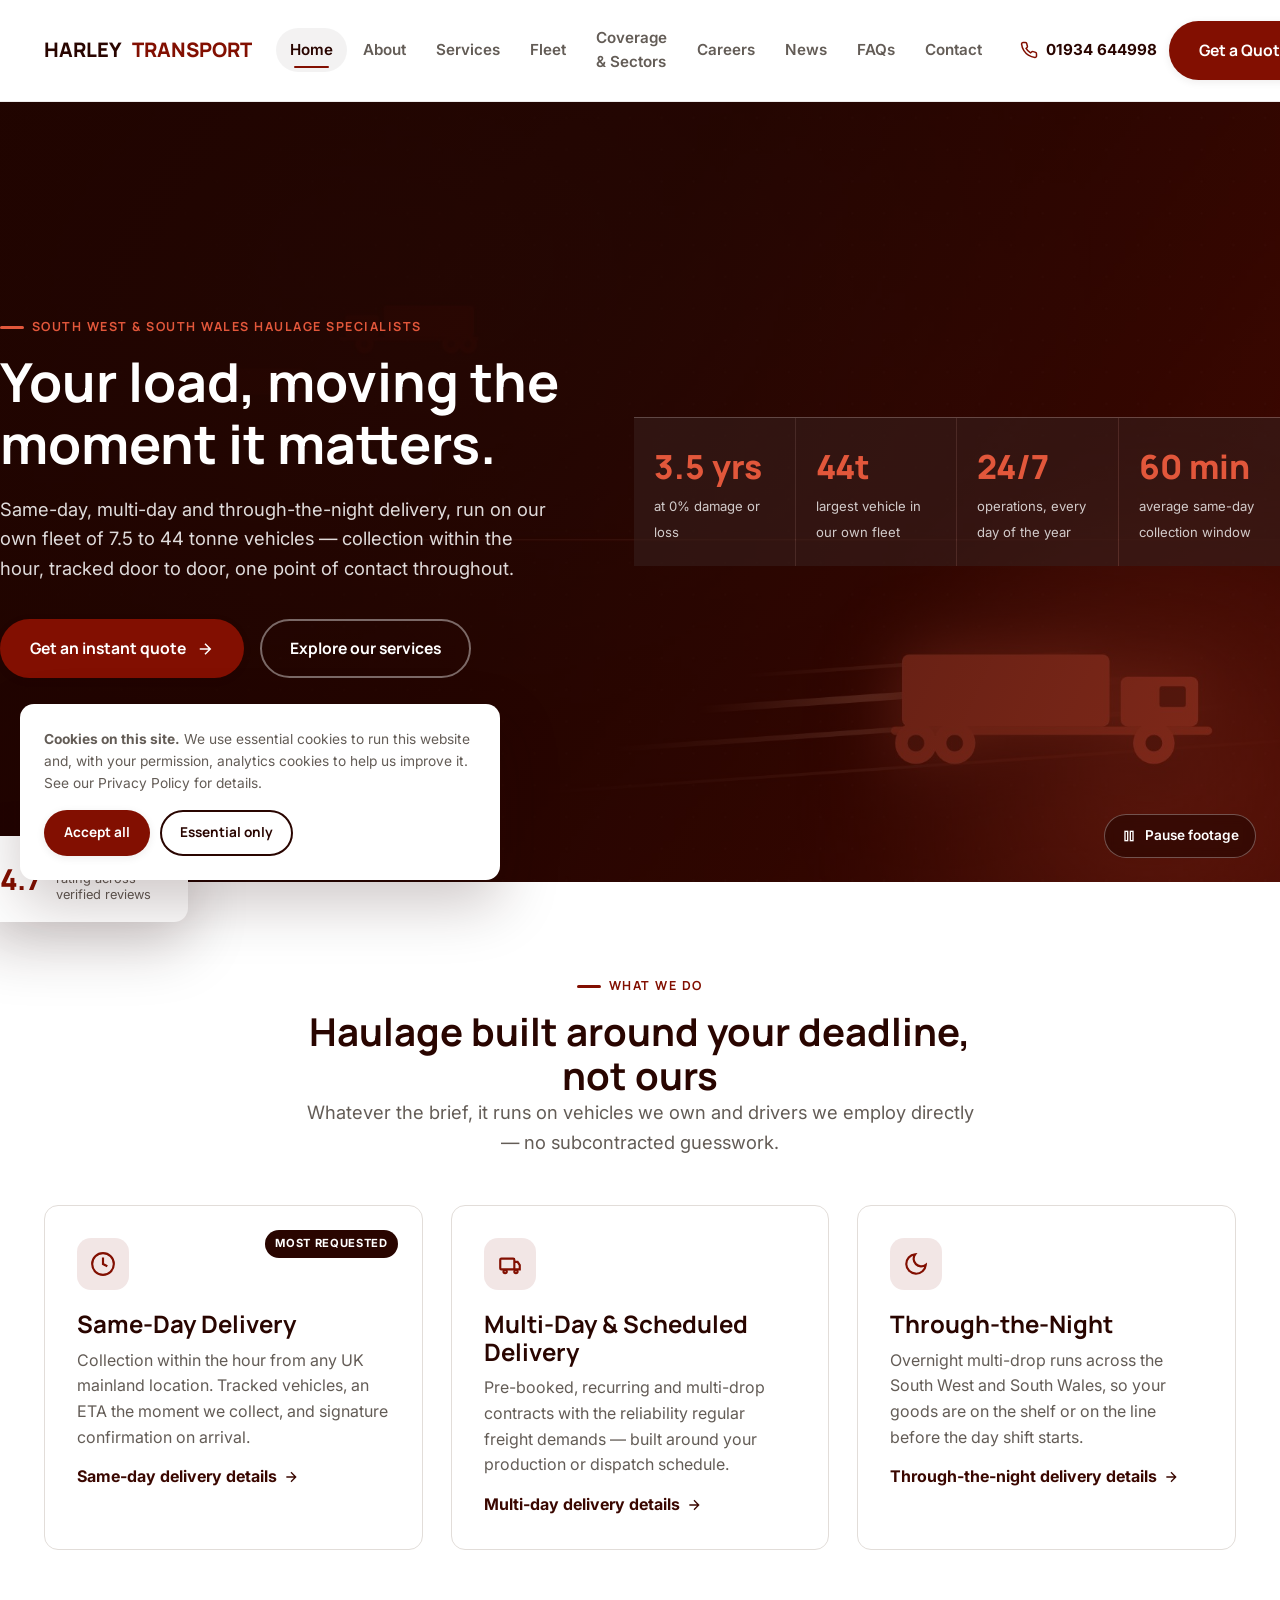
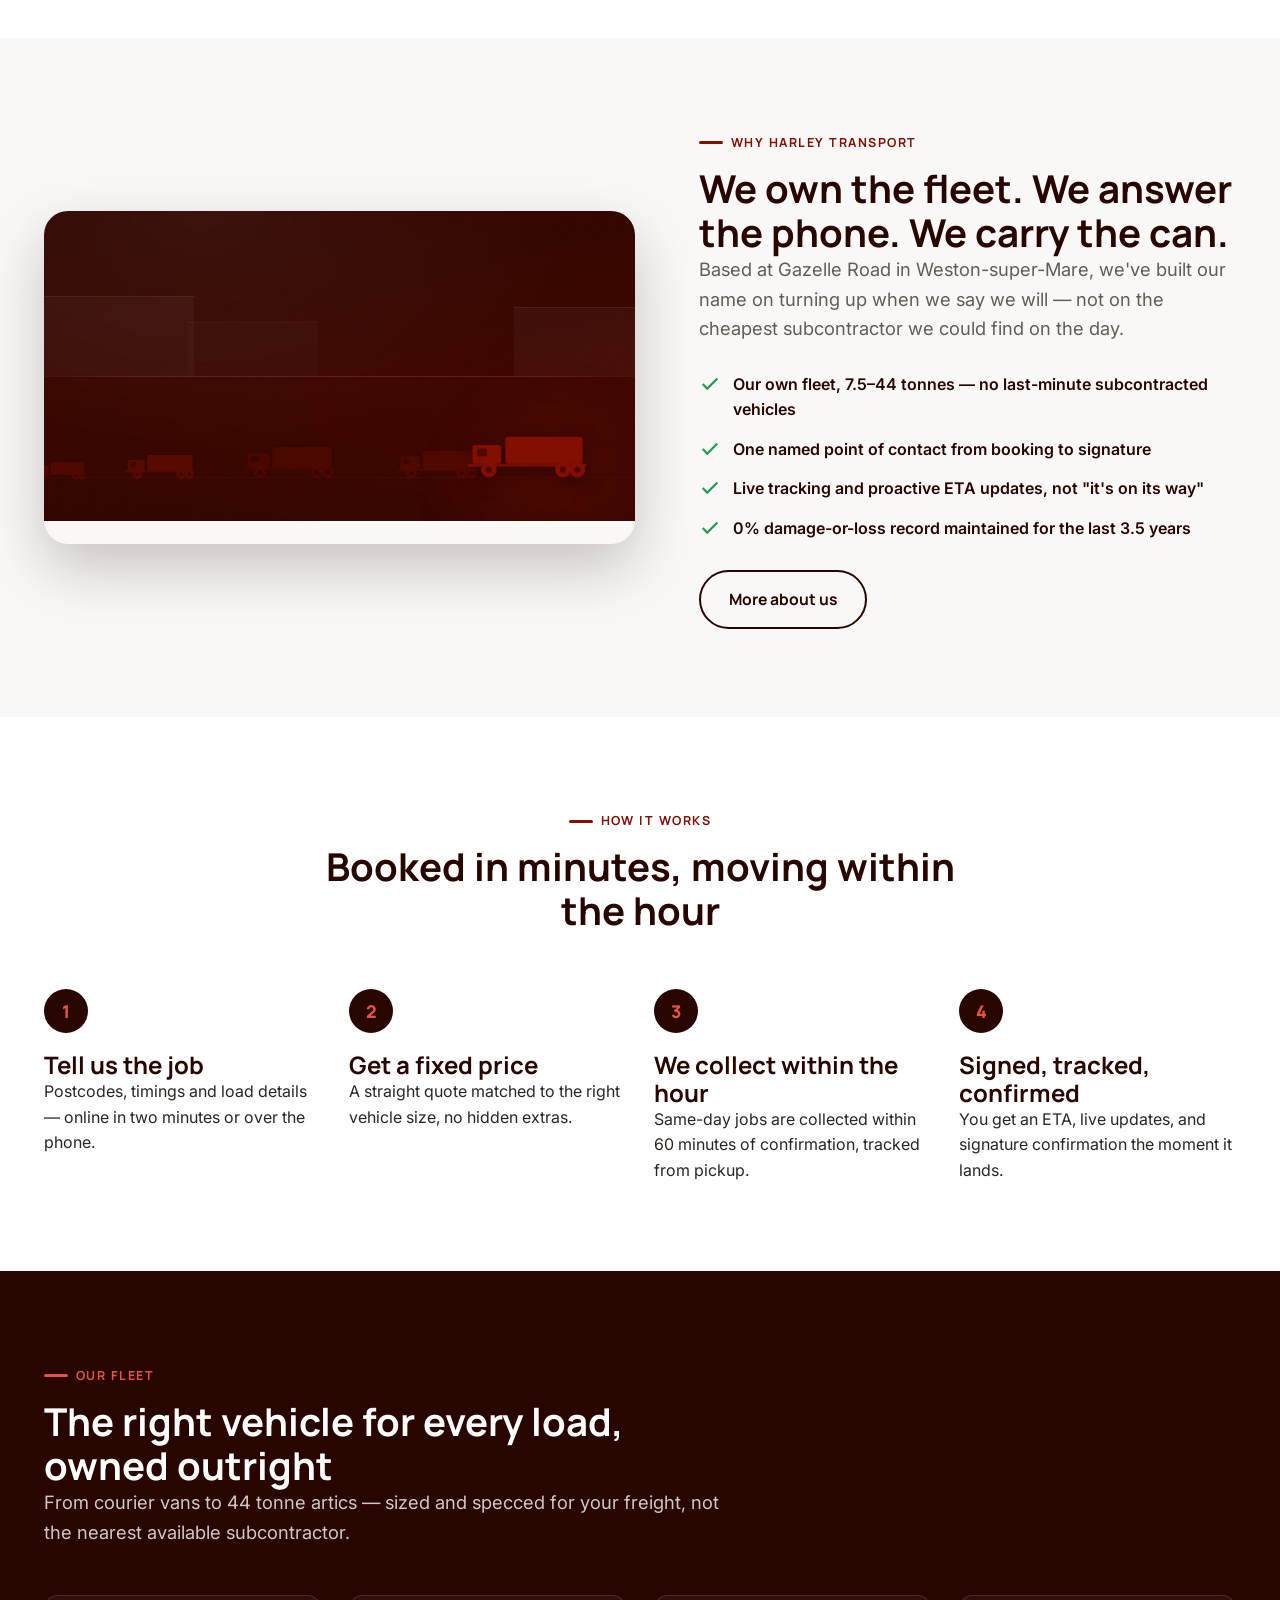
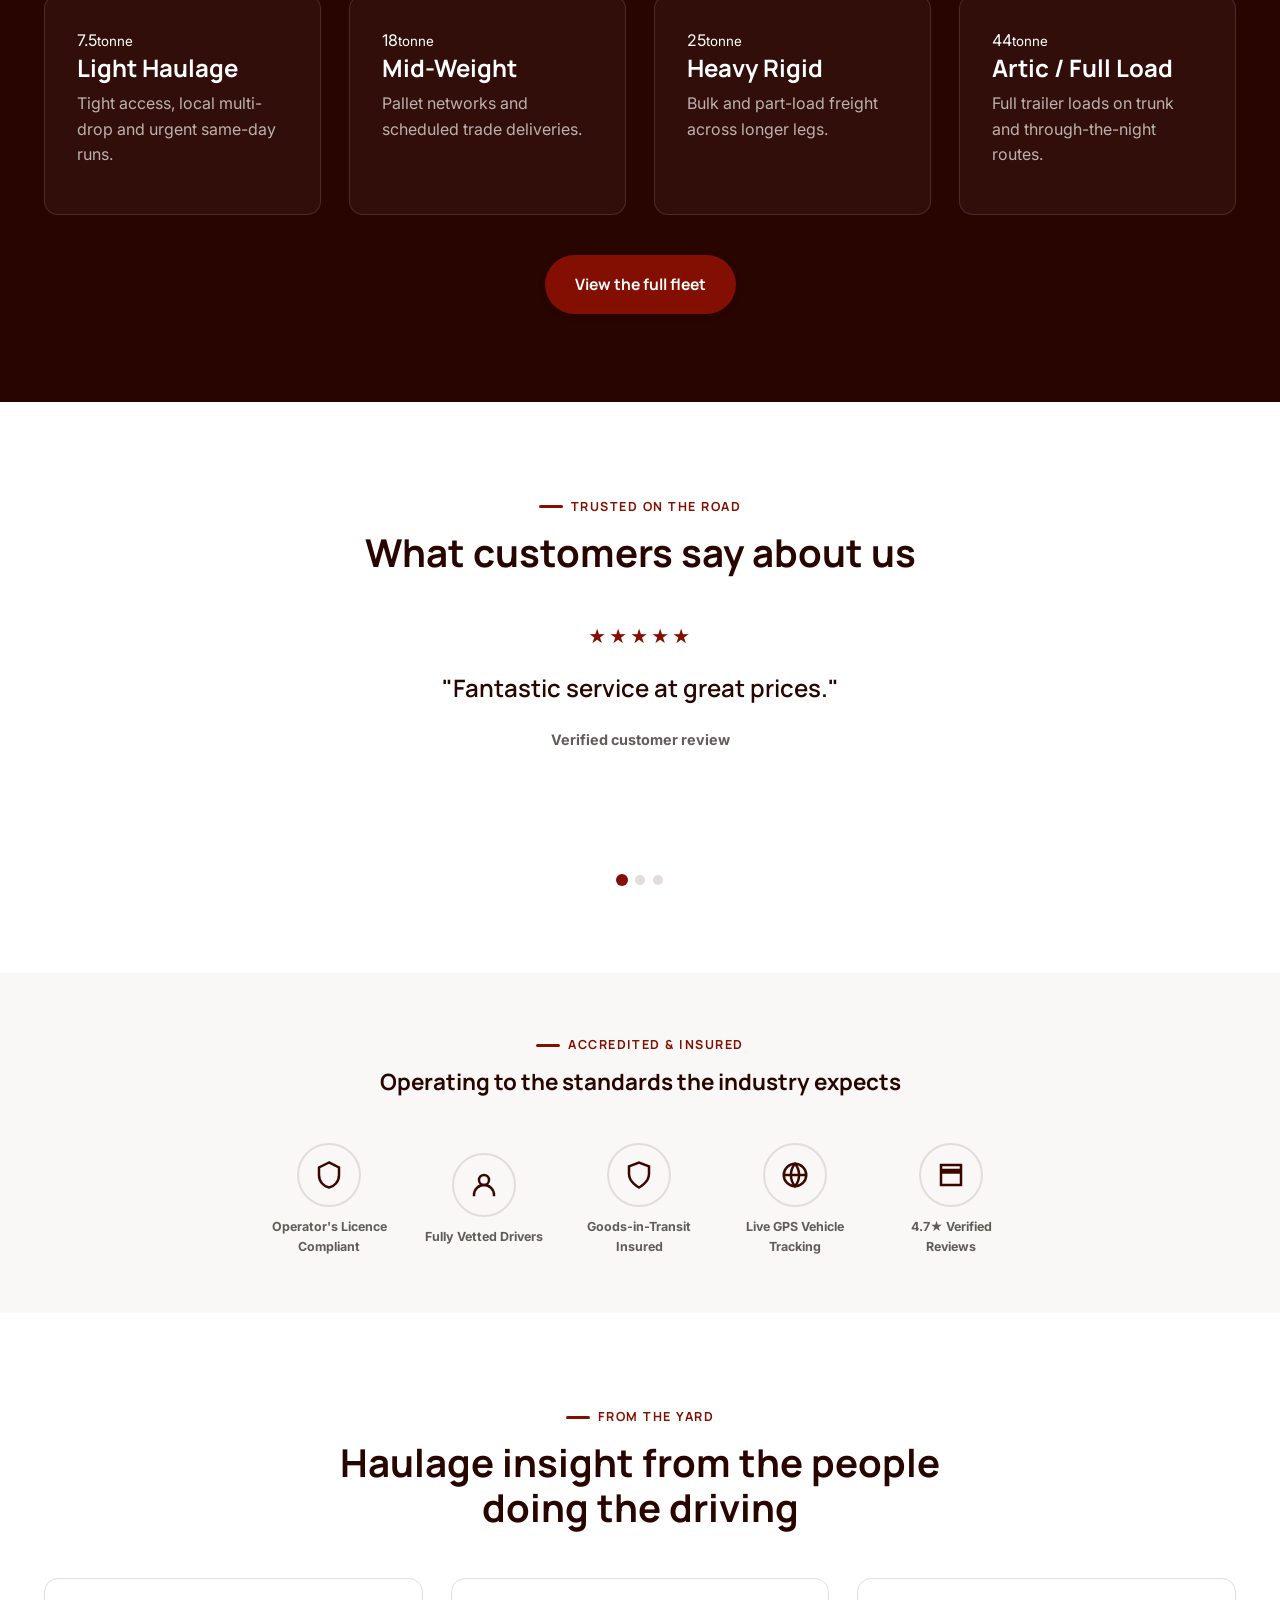
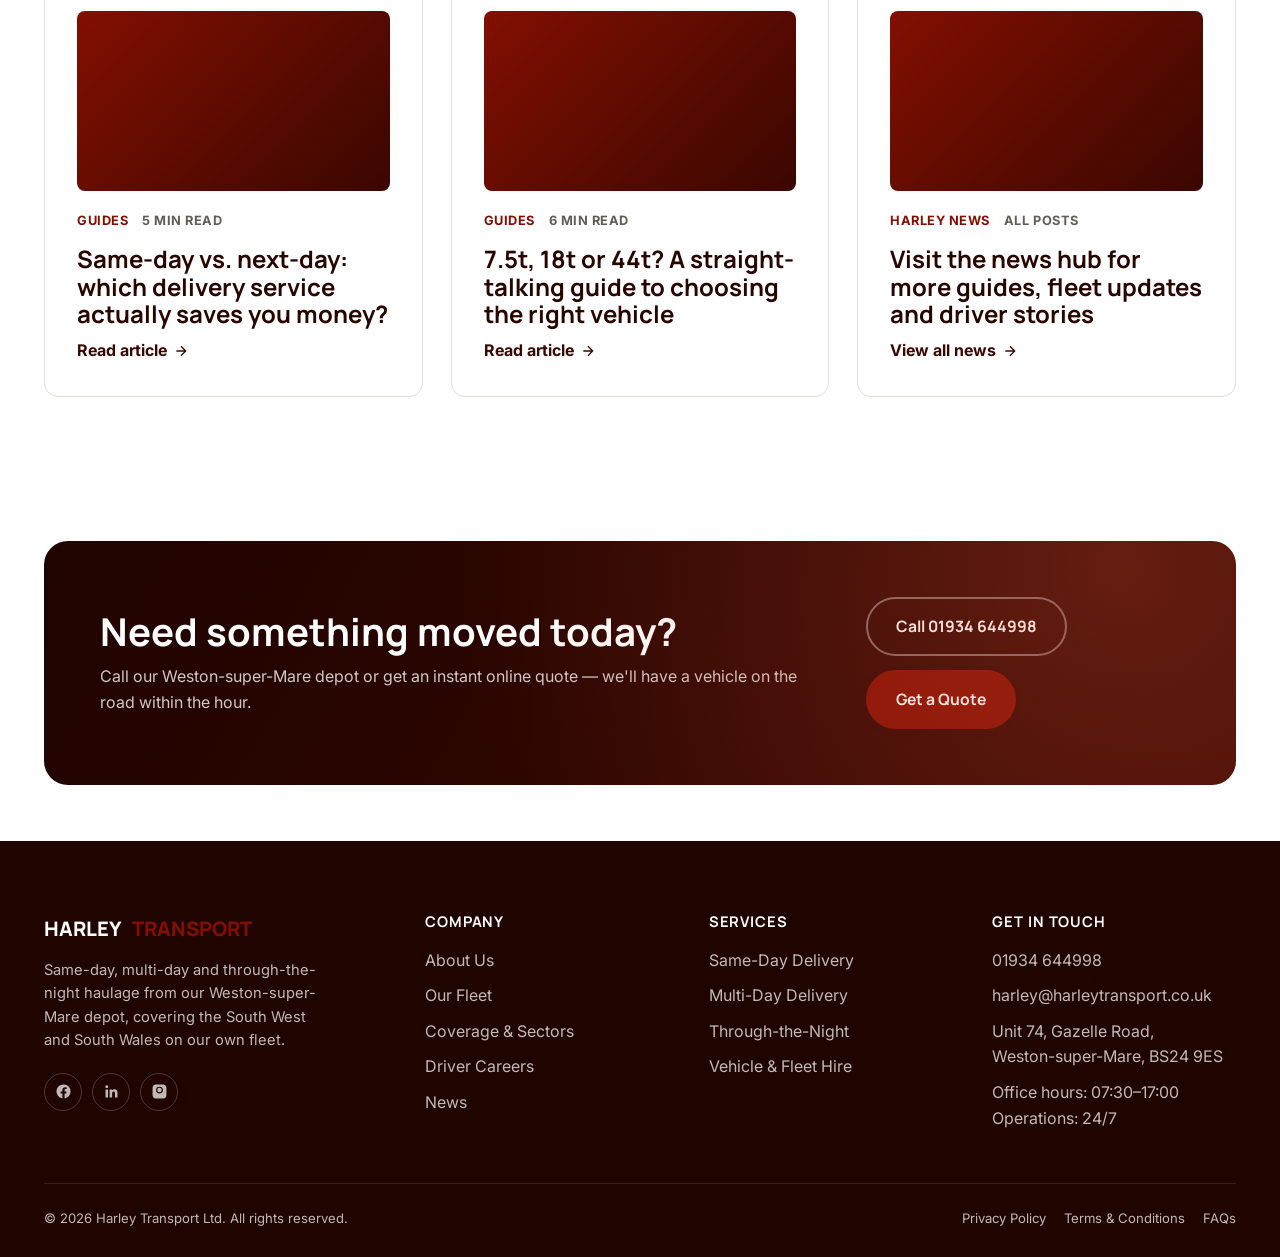
==== commit 180b0b89: "Rebuild dark ink ramp as true proportional scale of the reference red Still reading as brown after t" ====
--- a/index.html
+++ b/index.html
@@ -13,7 +13,7 @@
 <meta property="og:url" content="https://www.harleytransport.co.uk/">
 <meta property="og:image" content="https://www.harleytransport.co.uk/assets/images/og-default.jpg">
 <meta name="twitter:card" content="summary_large_image">
-<meta name="theme-color" content="#230907">
+<meta name="theme-color" content="#290500">
 <link rel="icon" href="assets/images/favicon.ico" sizes="any">
 <link rel="apple-touch-icon" href="assets/images/apple-touch-icon.png">
 <link rel="manifest" href="site.webmanifest">
--- a/assets/css/style.css
+++ b/assets/css/style.css
@@ -4,11 +4,11 @@
 
 :root {
   /* Brand colours */
-  --navy-950: #1a0705;
-  --navy-900: #230907;
-  --navy-800: #321008;
-  --navy-700: #45170d;
-  --navy-600: #5e2414;
+  --navy-950: #200400;
+  --navy-900: #290500;
+  --navy-800: #3a0700;
+  --navy-700: #4e0901;
+  --navy-600: #650c01;
   --red-900: #5c0a00;
   --red-600: #820f01;
   --red-500: #a8220c;
@@ -31,9 +31,9 @@
   --radius-sm: 8px;
   --radius-md: 14px;
   --radius-lg: 24px;
-  --shadow-sm: 0 2px 8px rgba(26, 7, 5, 0.08);
-  --shadow-md: 0 12px 32px rgba(26, 7, 5, 0.14);
-  --shadow-lg: 0 24px 60px rgba(26, 7, 5, 0.22);
+  --shadow-sm: 0 2px 8px rgba(32, 4, 0, 0.08);
+  --shadow-md: 0 12px 32px rgba(32, 4, 0, 0.14);
+  --shadow-lg: 0 24px 60px rgba(32, 4, 0, 0.22);
   --ease: cubic-bezier(0.22, 1, 0.36, 1);
 }
 
@@ -163,7 +163,7 @@
   z-index: 500;
   background: rgba(255, 255, 255, 0.9);
   backdrop-filter: blur(10px);
-  border-bottom: 1px solid rgba(26, 7, 5, 0.08);
+  border-bottom: 1px solid rgba(32, 4, 0, 0.08);
   transition: padding 0.3s var(--ease), box-shadow 0.3s var(--ease);
 }
 .site-header.is-scrolled { box-shadow: var(--shadow-sm); }
@@ -201,7 +201,7 @@
   position: relative;
   transition: color 0.2s, background 0.2s;
 }
-.main-nav a:hover, .main-nav a.active { color: var(--navy-900); background: rgba(26, 7, 5, 0.05); }
+.main-nav a:hover, .main-nav a.active { color: var(--navy-900); background: rgba(32, 4, 0, 0.05); }
 .main-nav a.active::after {
   content: "";
   position: absolute;
@@ -268,7 +268,7 @@
 .hero-media::after {
   content: "";
   position: absolute; inset: 0;
-  background: linear-gradient(115deg, rgba(26,7,5,0.94) 10%, rgba(26,7,5,0.75) 45%, rgba(35,9,7,0.55) 100%);
+  background: linear-gradient(115deg, rgba(32,4,0,0.94) 10%, rgba(32,4,0,0.75) 45%, rgba(58,7,0,0.55) 100%);
 }
 .hero-content { position: relative; z-index: 2; padding: 160px 0 110px; max-width: 720px; }
 .hero-content .eyebrow { color: var(--red-400); }
@@ -280,7 +280,7 @@
 .hero-video-toggle {
   position: absolute; z-index: 2; right: 24px; bottom: 24px;
   display: flex; align-items: center; gap: 8px;
-  background: rgba(26,7,5,0.55);
+  background: rgba(32,4,0,0.55);
   border: 1px solid rgba(255,255,255,0.3);
   color: var(--white);
   padding: 10px 16px;
@@ -299,7 +299,7 @@
   border-top: 1px solid rgba(255,255,255,0.14);
 }
 .hero-stats .stat {
-  background: rgba(26, 7, 5, 0.55);
+  background: rgba(32, 4, 0, 0.55);
   padding: 22px 20px;
   text-align: left;
 }
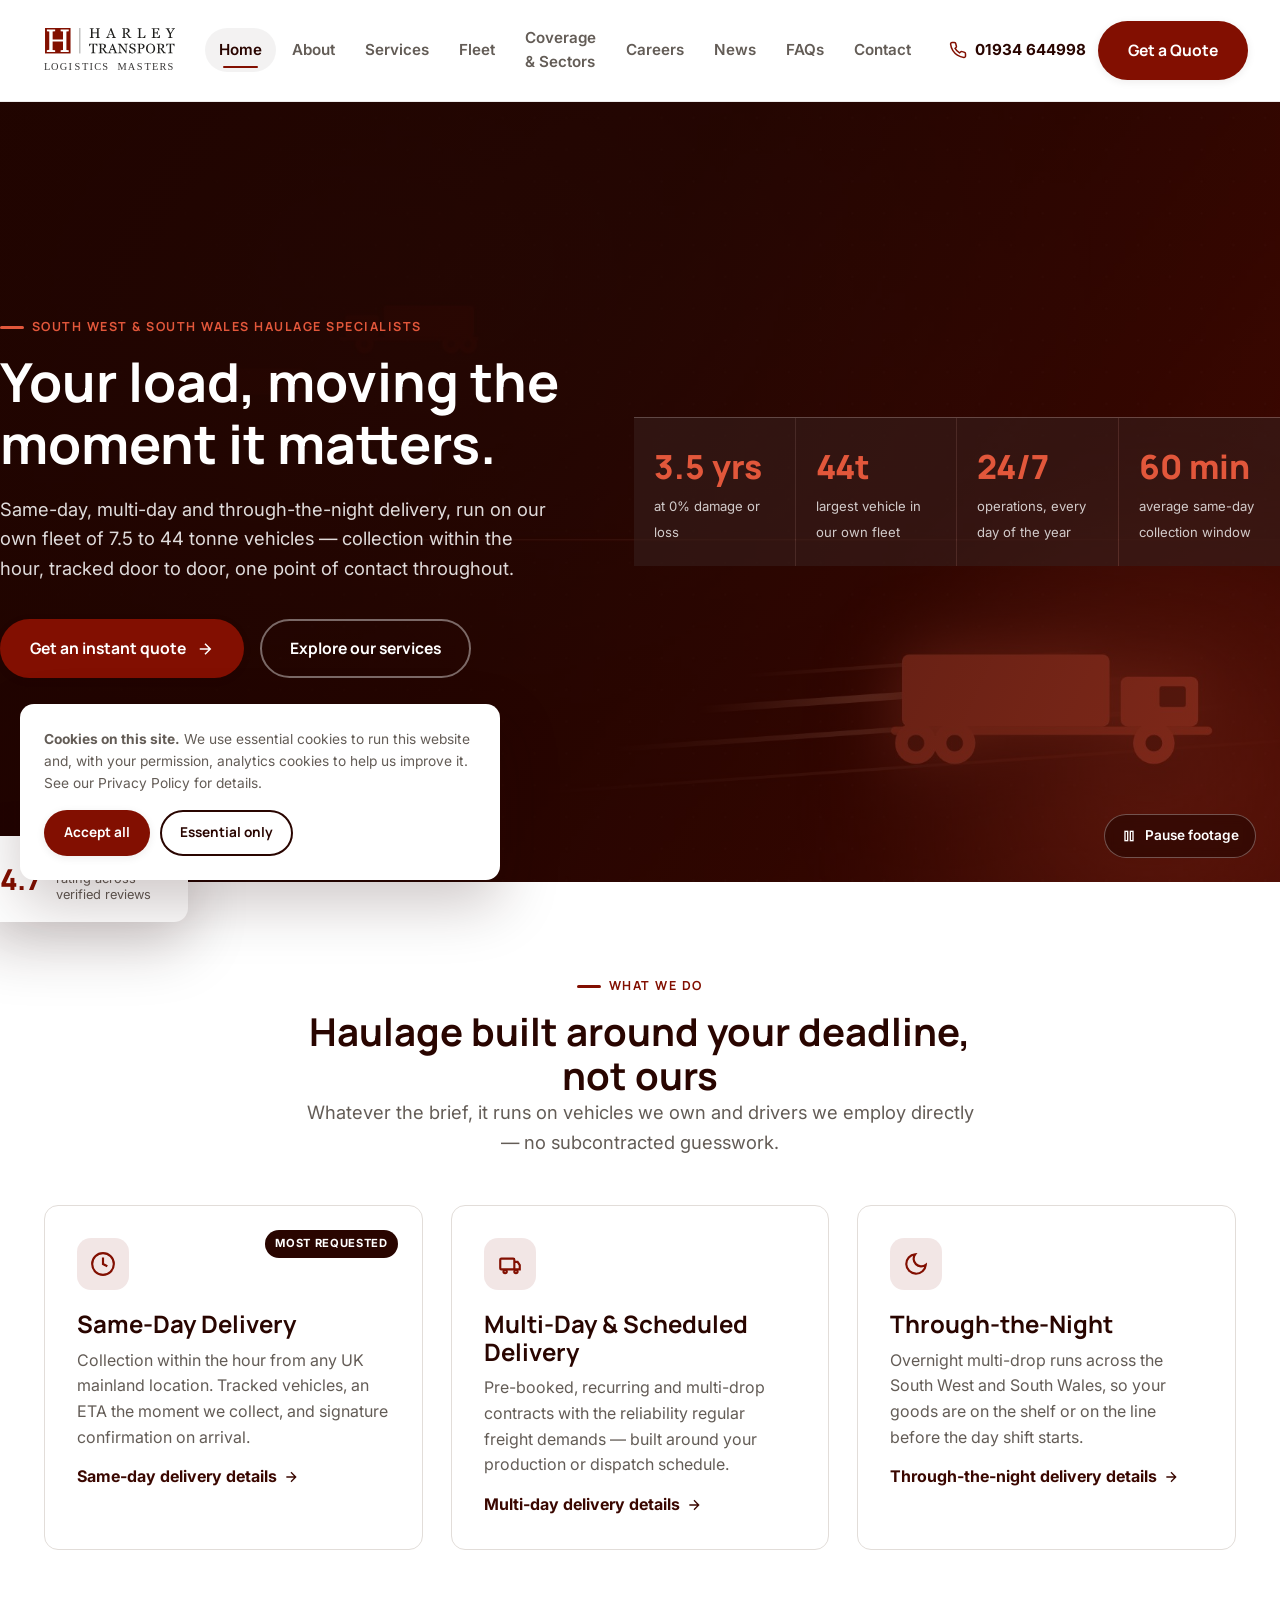
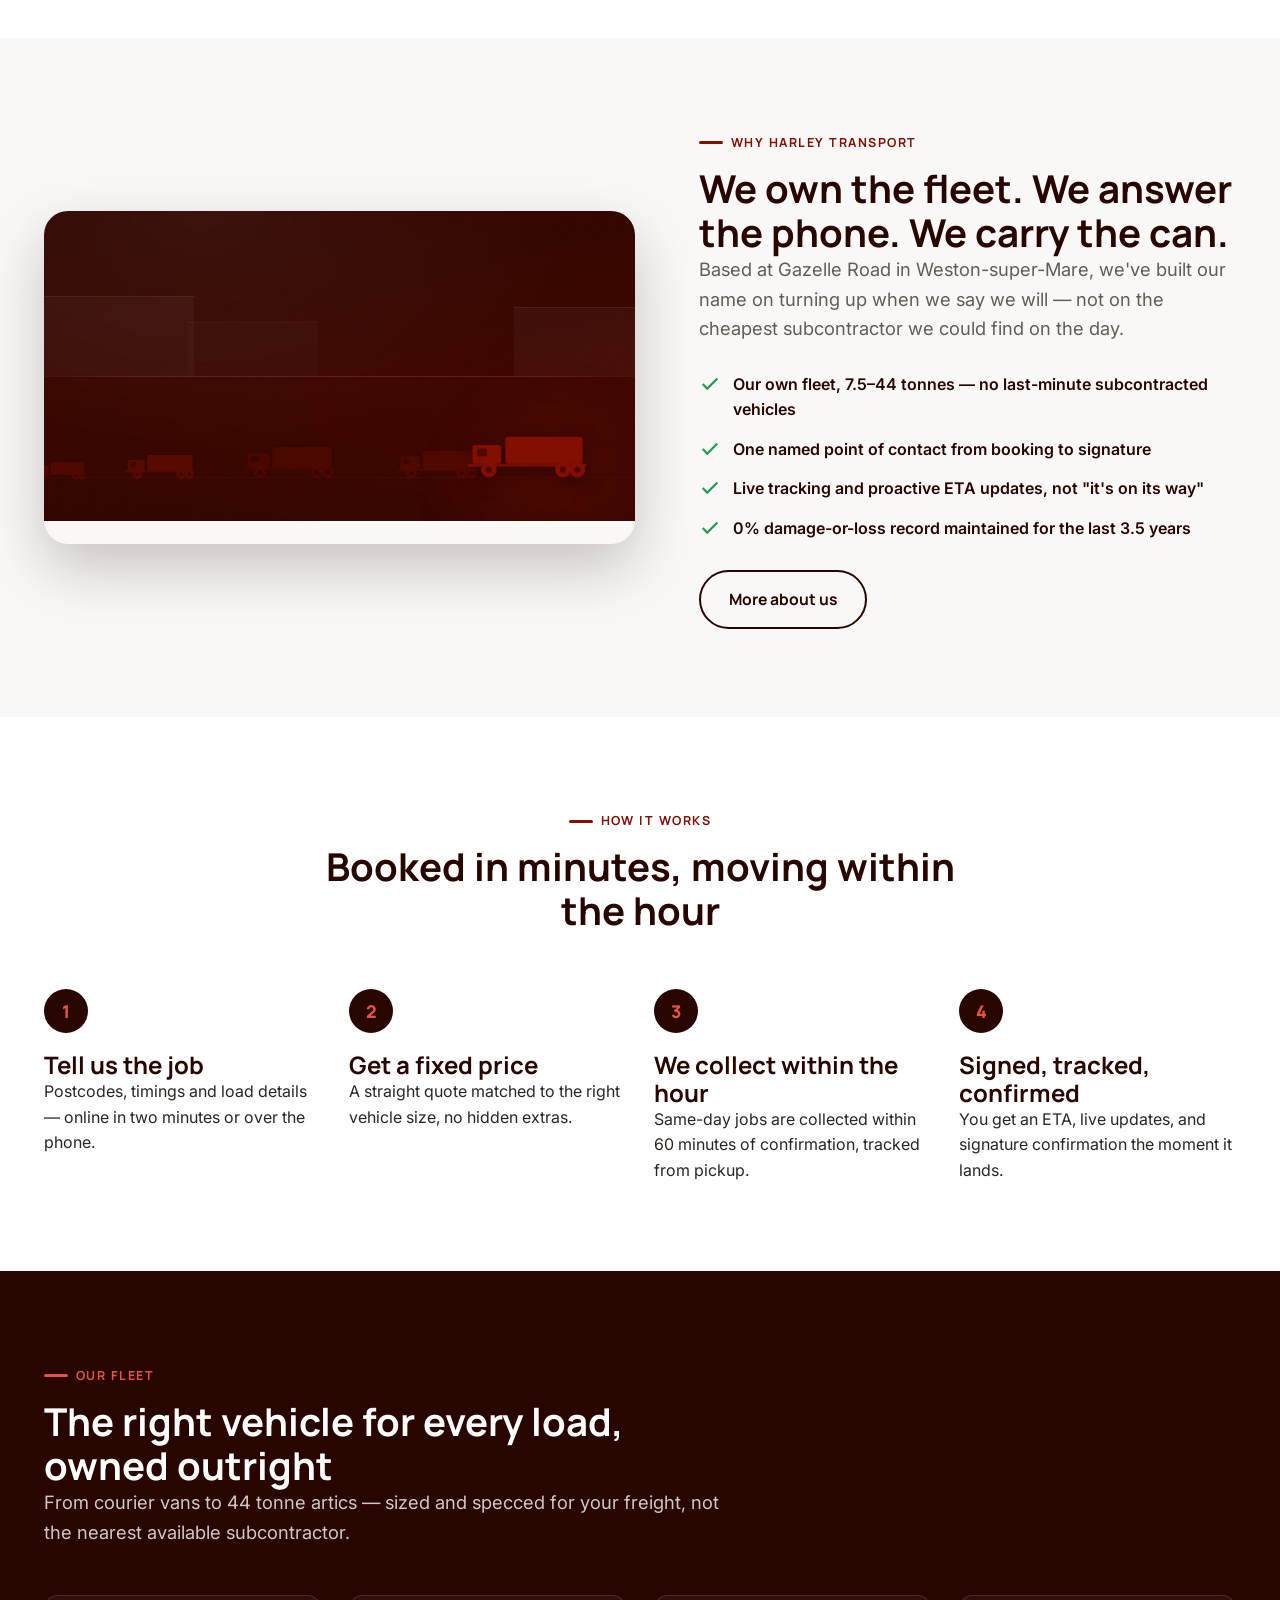
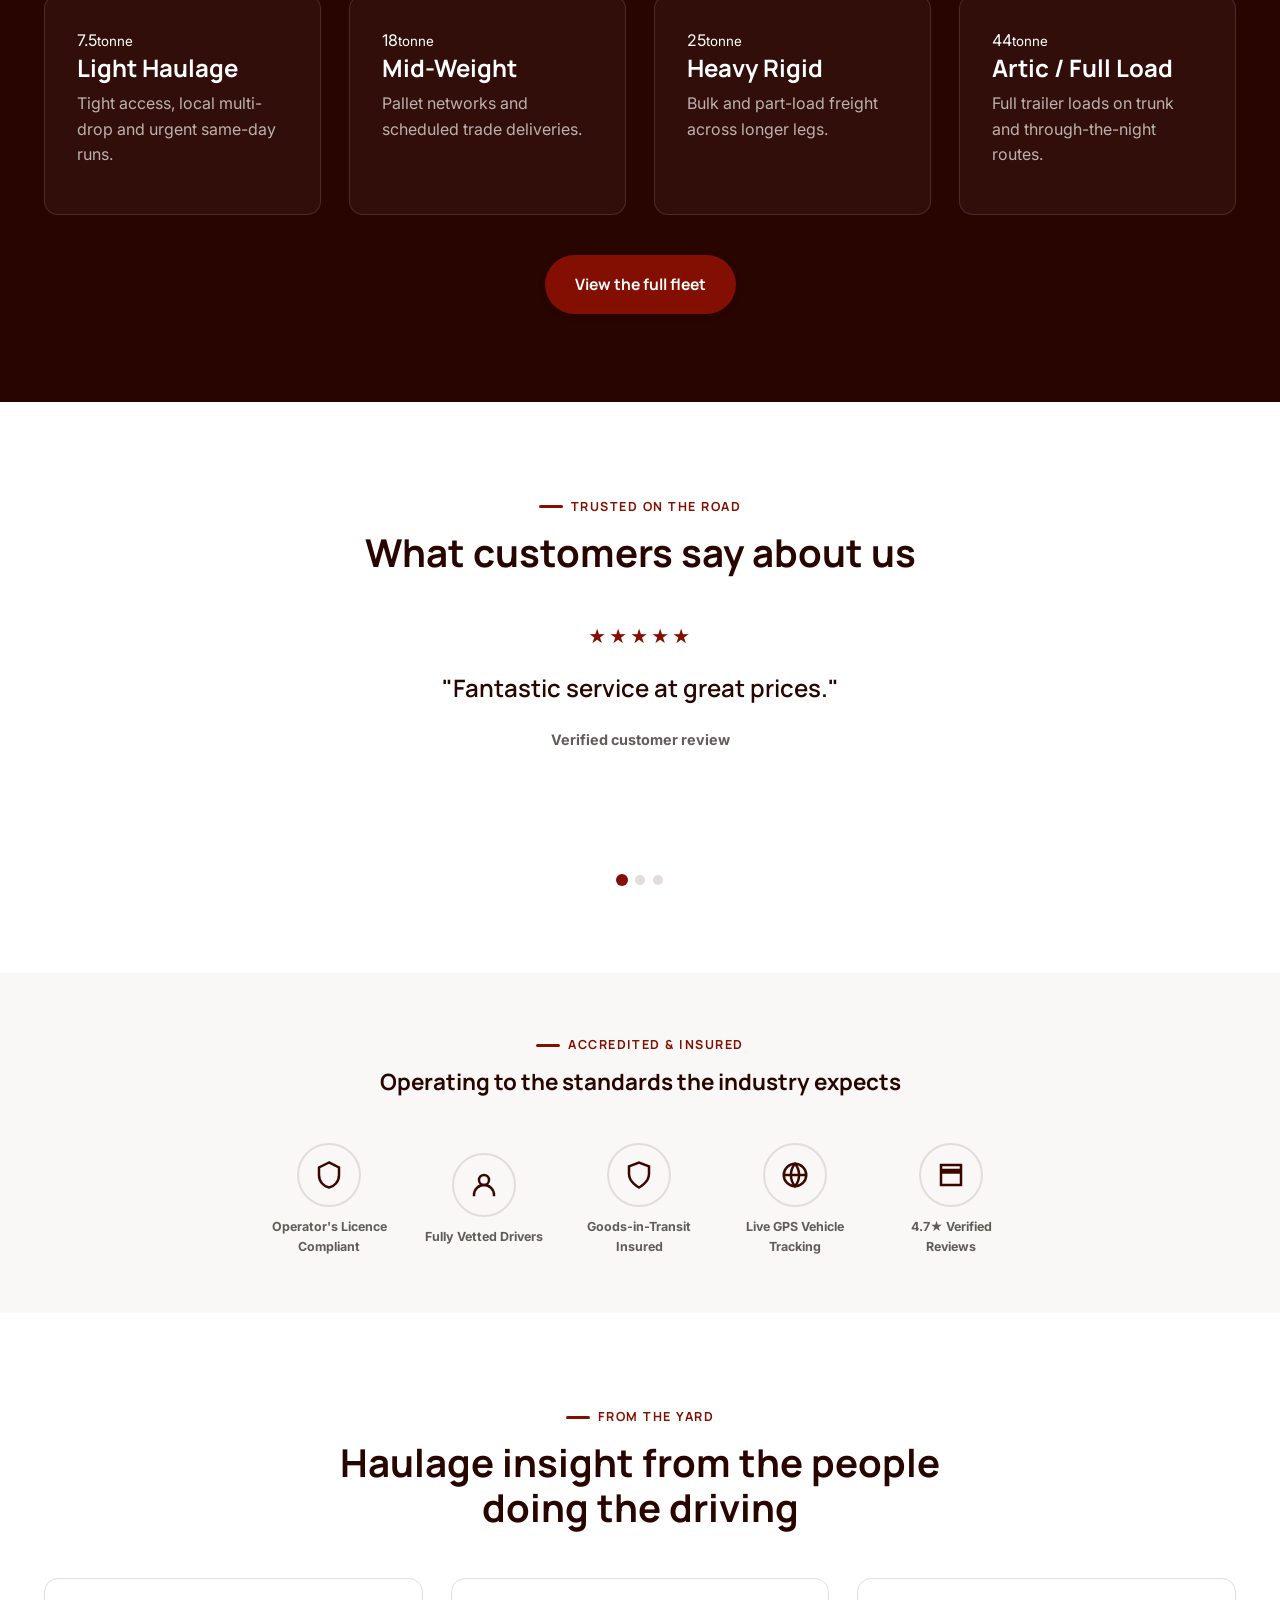
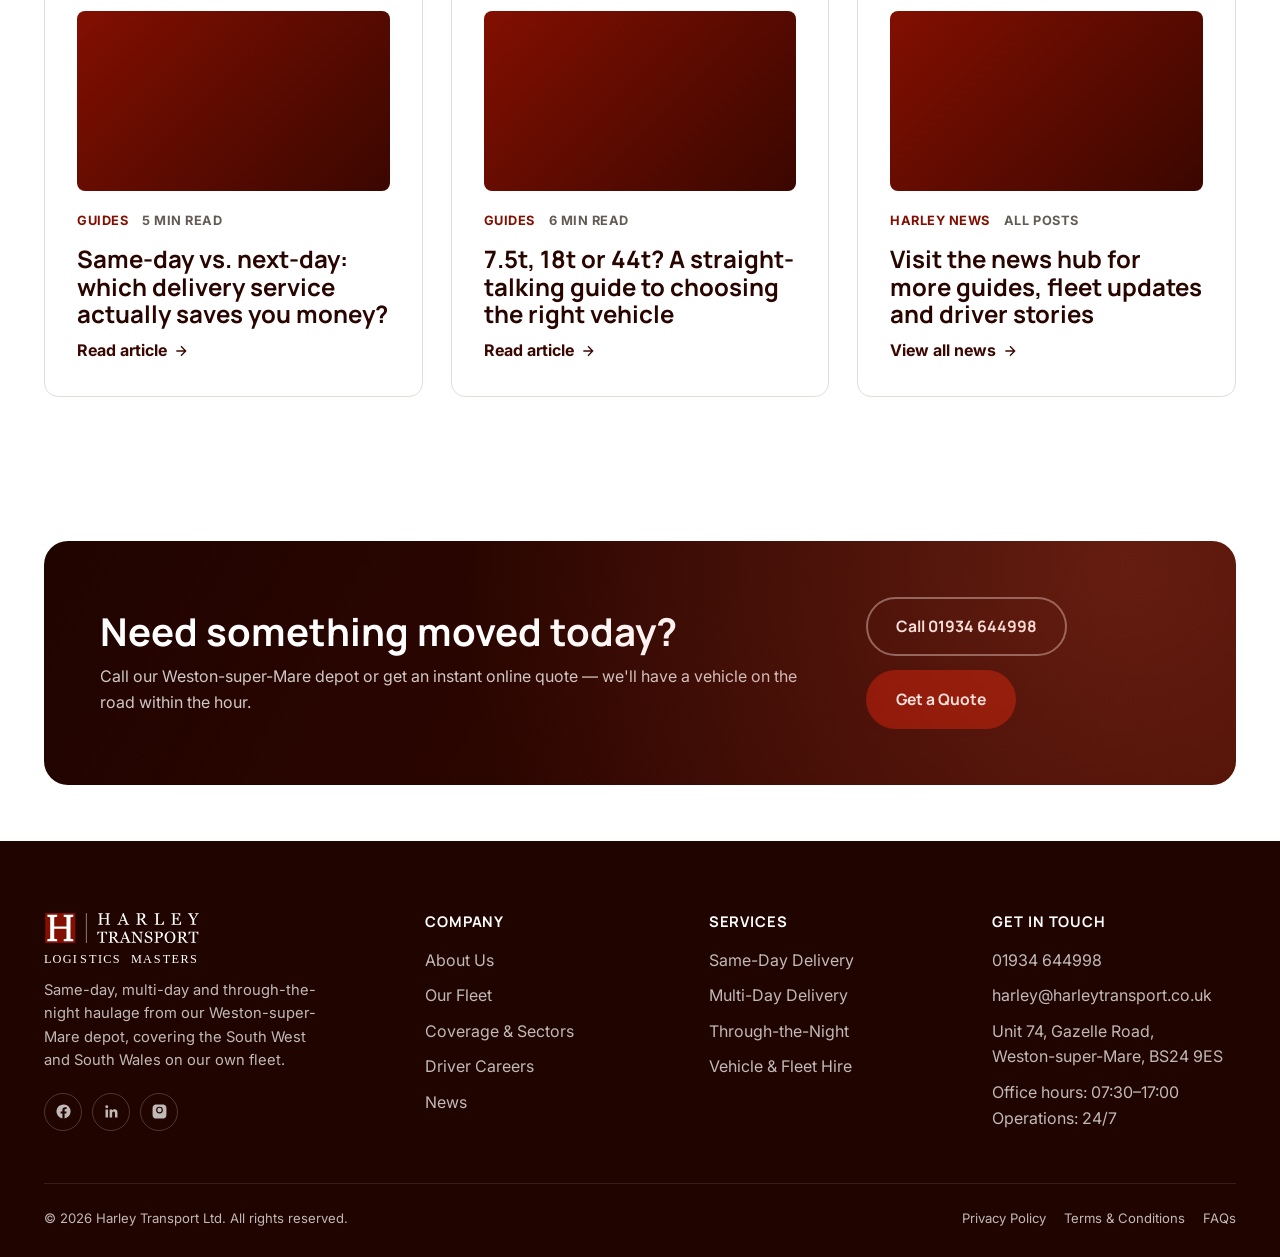
==== commit 86fd9355: "Use the real Harley Transport logo in header and footer Replaces the plain "HARLEY TRANSPORT" text w" ====
--- a/index.html
+++ b/index.html
@@ -61,7 +61,7 @@
 
 <header class="site-header">
   <div class="header-inner">
-    <a href="index.html" class="brand">HARLEY <span class="brand-mark">TRANSPORT</span></a>
+    <a href="index.html" class="brand"><img src="assets/images/logo.svg" alt="Harley Transport" height="44"></a>
     <nav class="main-nav" aria-label="Primary">
       <a href="index.html" class="active">Home</a>
       <a href="about.html">About</a>
@@ -344,7 +344,7 @@
   <div class="container">
     <div class="footer-grid">
       <div class="footer-brand">
-        <a href="index.html" class="brand">HARLEY <span class="brand-mark">TRANSPORT</span></a>
+        <a href="index.html" class="brand"><img src="assets/images/logo-light.svg" alt="Harley Transport" height="52"></a>
         <p>Same-day, multi-day and through-the-night haulage from our Weston-super-Mare depot, covering the South West and South Wales on our own fleet.</p>
         <div class="social-row">
           <a href="https://www.facebook.com/" aria-label="Harley Transport on Facebook" target="_blank" rel="noopener"><svg viewBox="0 0 24 24" fill="currentColor"><path d="M22 12a10 10 0 1 0-11.56 9.88v-7H7.9V12h2.54V9.8c0-2.5 1.49-3.89 3.78-3.89 1.1 0 2.24.2 2.24.2v2.46h-1.26c-1.24 0-1.63.77-1.63 1.56V12h2.78l-.44 2.88h-2.34v7A10 10 0 0 0 22 12Z"/></svg></a>
--- a/assets/css/style.css
+++ b/assets/css/style.css
@@ -188,8 +188,7 @@
   color: var(--navy-900);
   flex-shrink: 0;
 }
-.brand .brand-mark { color: var(--red-600); }
-.brand img { height: 38px; width: auto; }
+.brand img { width: auto; display: block; }
 
 .main-nav { display: flex; align-items: center; gap: 2px; }
 .main-nav a {
